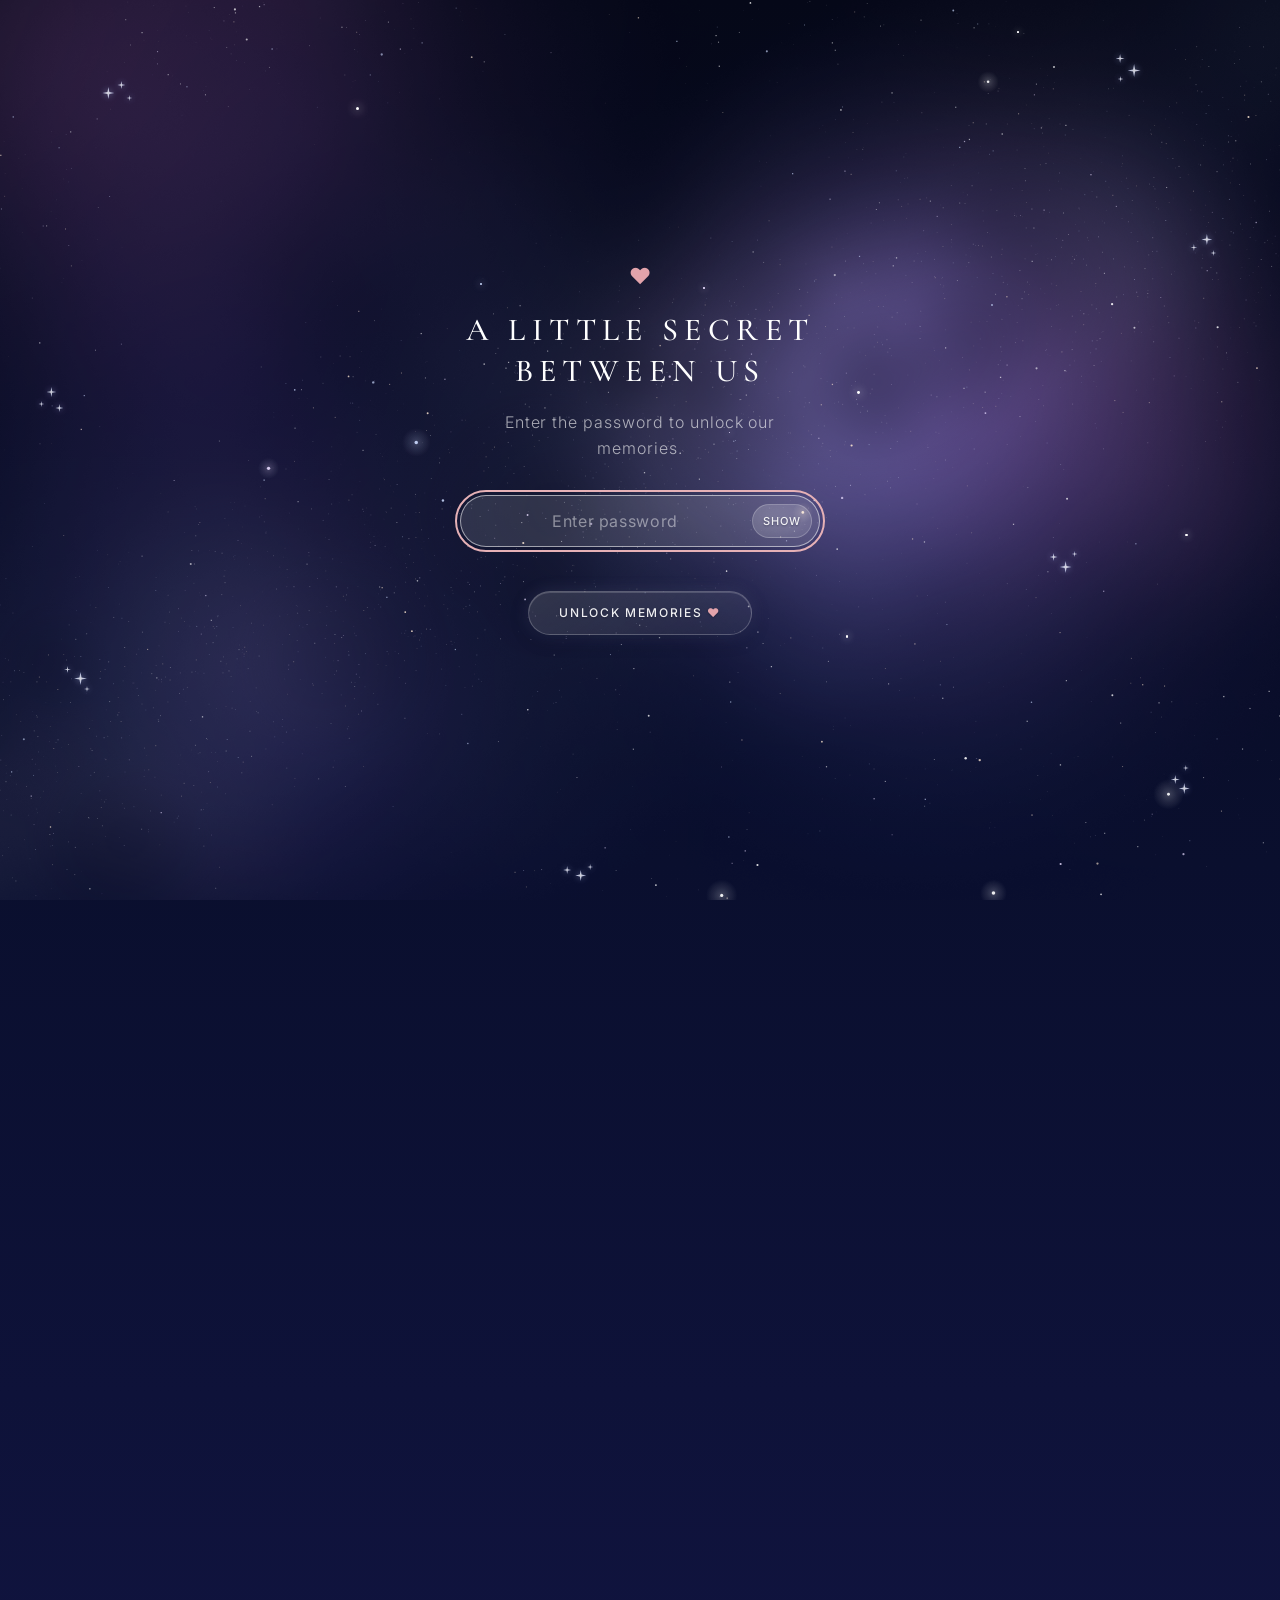
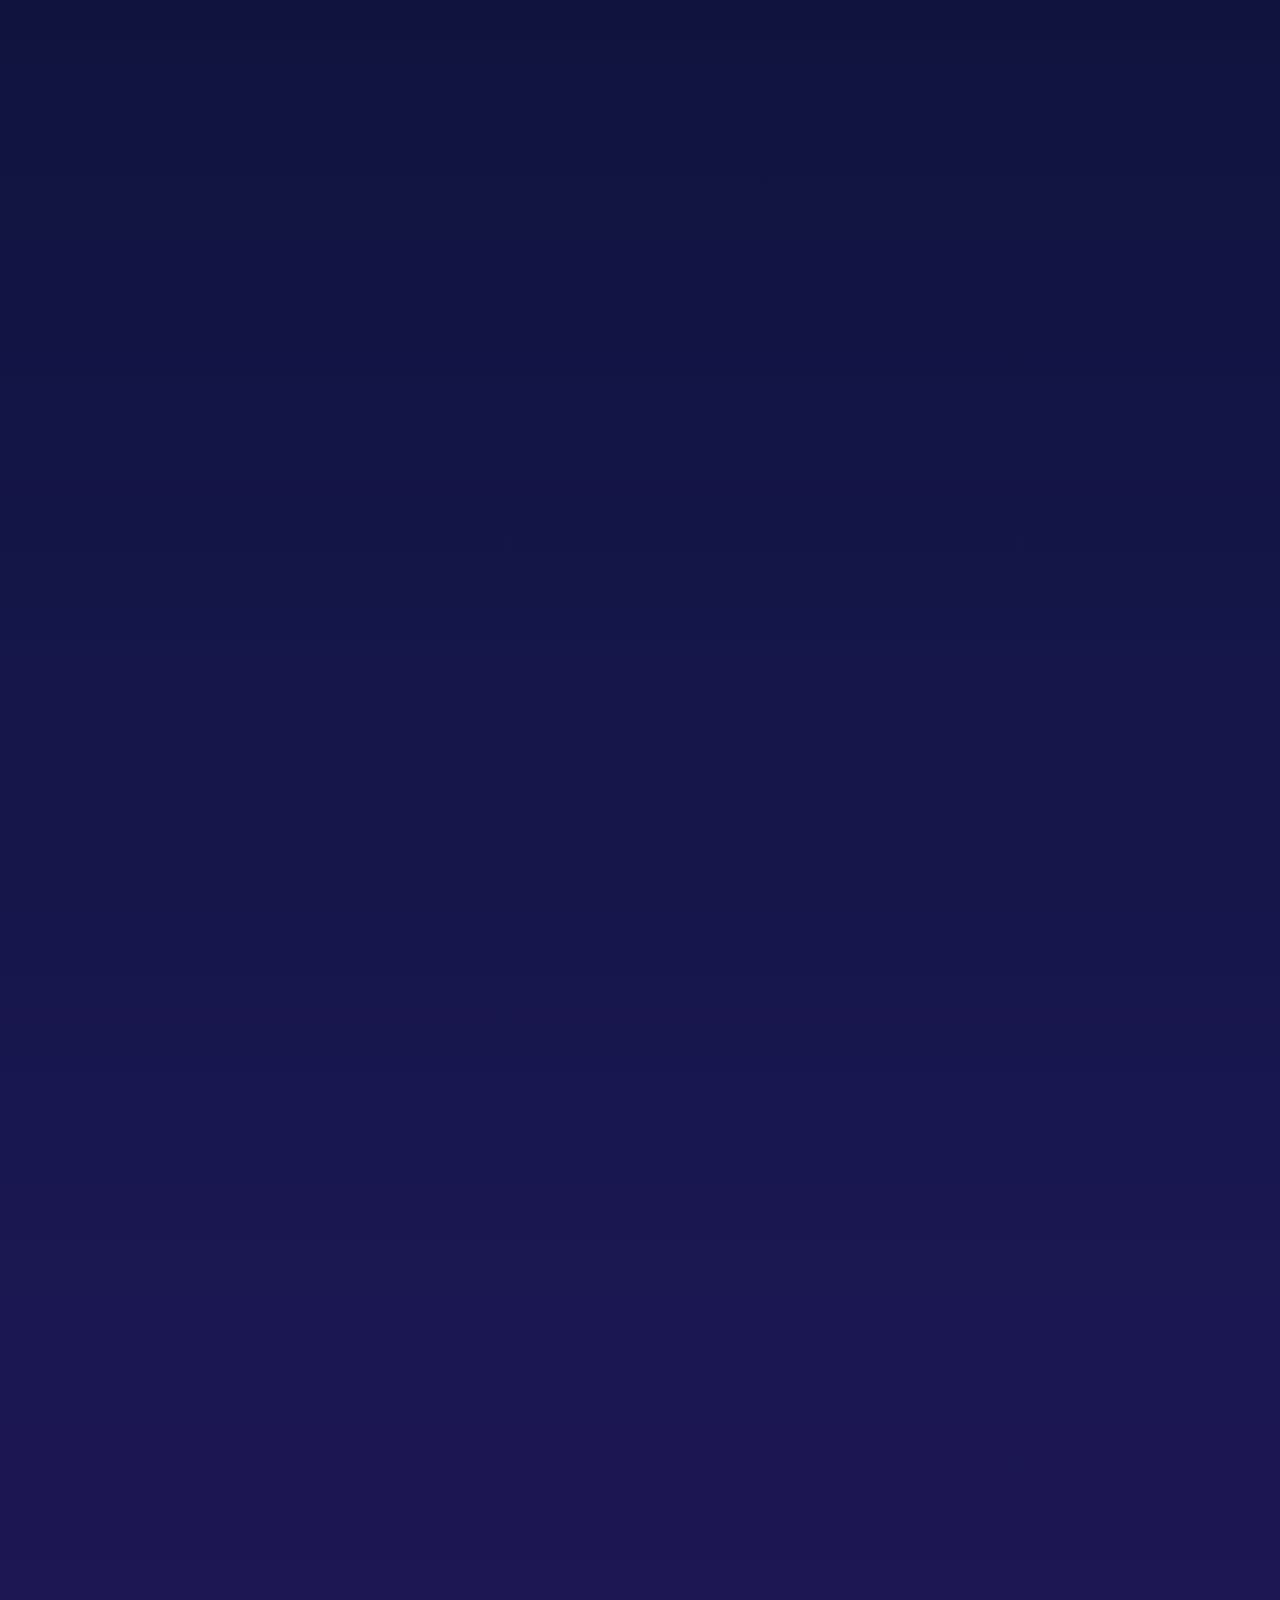
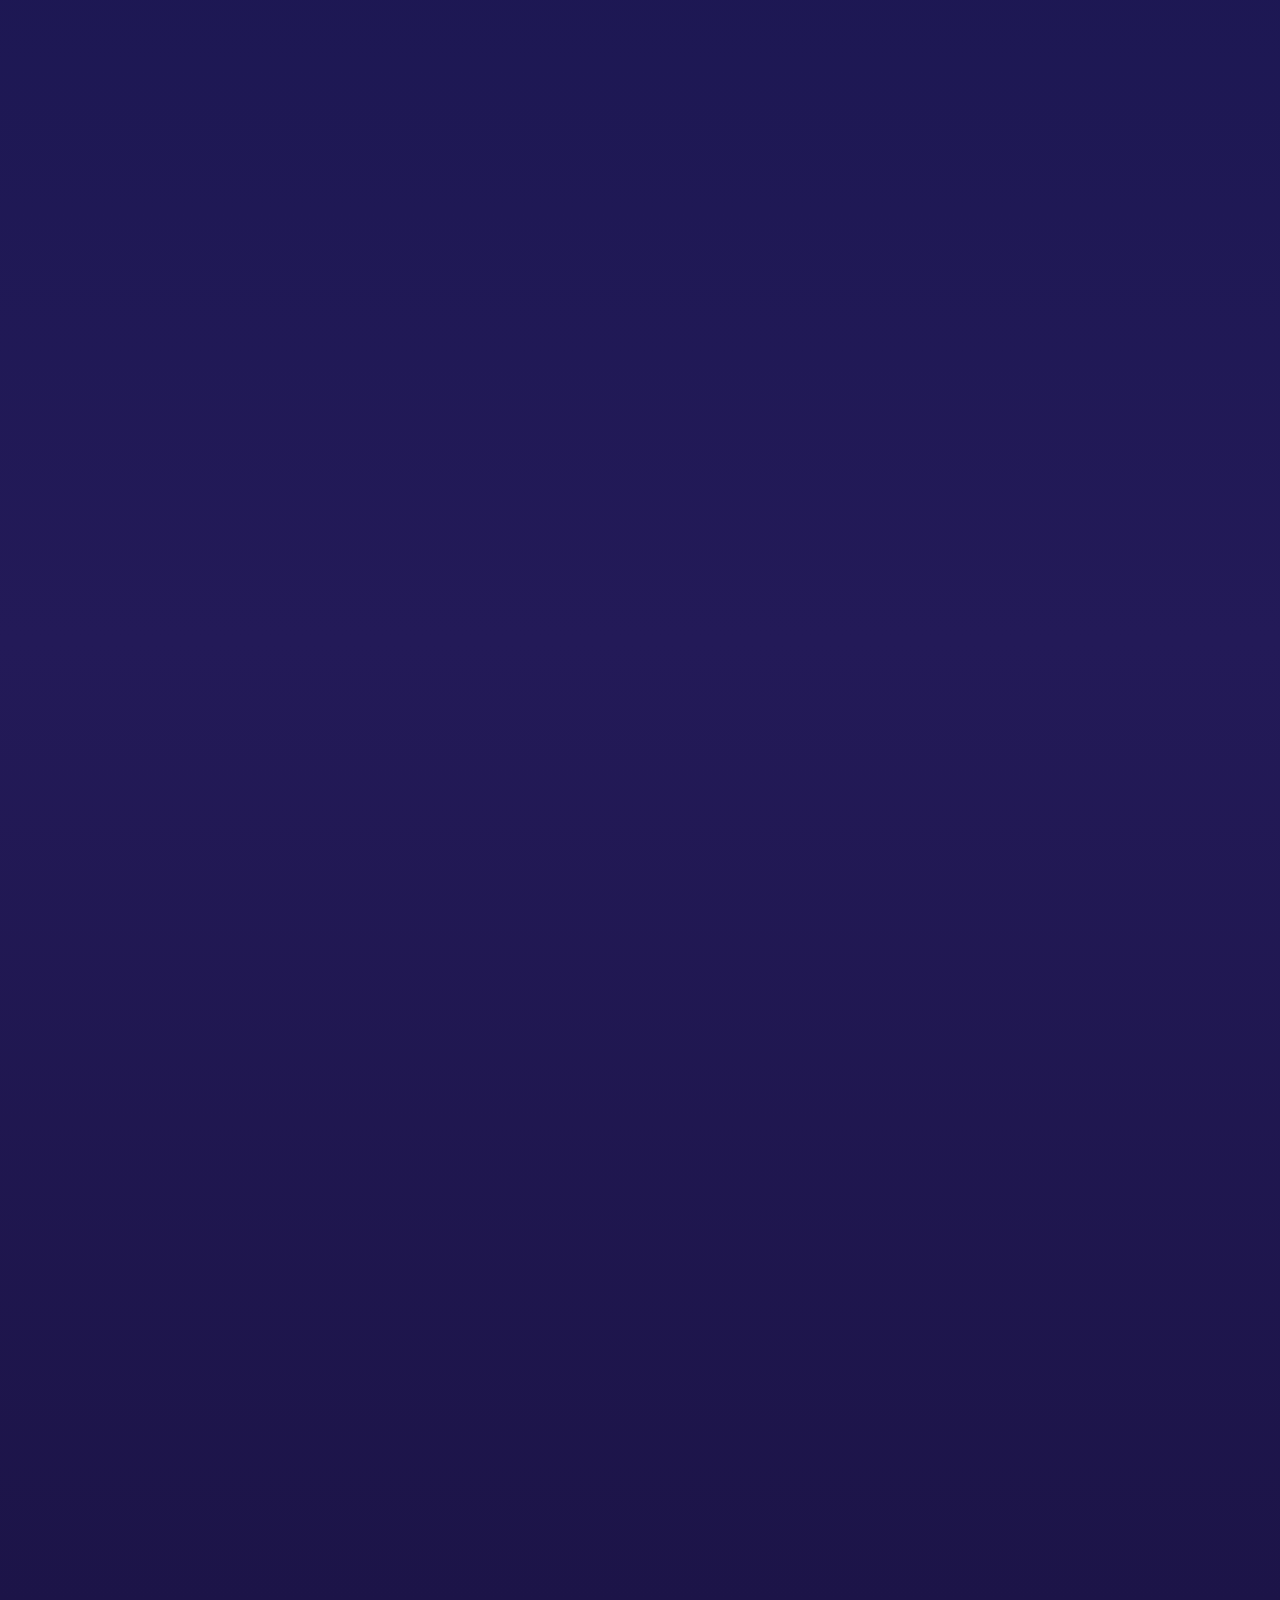
==== review.html @ c8539f9f "review page" ====
﻿<!DOCTYPE html>
<html lang="en">
<head>
  <meta charset="UTF-8">
  <meta name="viewport" content="width=device-width, initial-scale=1.0, viewport-fit=cover">
  <meta name="theme-color" content="#101733">
  <script>
    // Same password protection as the gallery: not unlocked in this browser session, go back to the gate.
    try { if (sessionStorage.getItem('birthdayUnlocked') !== 'true') location.replace('index.html'); }
    catch (e) { location.replace('index.html'); }
  </script>
  <title>Your Review, Pavithra</title>
  <link rel="icon" href="data:image/svg+xml,%3Csvg xmlns='http://www.w3.org/2000/svg' viewBox='0 0 32 32'%3E%3Ctext x='16' y='25' font-size='24' text-anchor='middle' fill='%23b5656b'%3E%E2%99%A5%3C/text%3E%3C/svg%3E">
  <link rel="preconnect" href="https://fonts.googleapis.com">
  <link rel="preconnect" href="https://fonts.gstatic.com" crossorigin>
  <link rel="stylesheet" href="https://fonts.googleapis.com/css2?family=Cormorant+Garamond:wght@400;500;600&family=Inter:wght@300;400;500&display=swap">
  <link rel="stylesheet" href="css/style.css?v=20261009b">
  <link rel="stylesheet" href="css/review.css?v=20261011c">
</head>
<body class="review-page">

<div class="sky" aria-hidden="true"><canvas></canvas>
  <span class="sky-cluster" style="left:8%;top:9%;animation-delay:-0s"><i style="left:0px;top:6px;width:12px;height:12px;animation-delay:-0s"></i><i style="left:15px;top:0px;width:8px;height:8px;animation-delay:-3s"></i><i style="left:24px;top:14px;width:6px;height:6px;animation-delay:-6s"></i></span>
  <span class="sky-cluster" style="left:87%;top:6%;animation-delay:-3s"><i style="left:2px;top:0px;width:9px;height:9px;animation-delay:-3s"></i><i style="left:14px;top:10px;width:13px;height:13px;animation-delay:-6s"></i><i style="left:4px;top:22px;width:6px;height:6px;animation-delay:-9s"></i></span>
  <span class="sky-cluster" style="left:93%;top:26%;animation-delay:-5s"><i style="left:0px;top:10px;width:7px;height:7px;animation-delay:-5s"></i><i style="left:11px;top:0px;width:11px;height:11px;animation-delay:-8s"></i><i style="left:20px;top:16px;width:6px;height:6px;animation-delay:-11s"></i></span>
  <span class="sky-cluster" style="left:3%;top:43%;animation-delay:-2s"><i style="left:8px;top:0px;width:10px;height:10px;animation-delay:-2s"></i><i style="left:0px;top:14px;width:6px;height:6px;animation-delay:-5s"></i><i style="left:17px;top:17px;width:8px;height:8px;animation-delay:-8s"></i></span>
  <span class="sky-cluster" style="left:82%;top:61%;animation-delay:-6s"><i style="left:0px;top:4px;width:8px;height:8px;animation-delay:-6s"></i><i style="left:10px;top:12px;width:12px;height:12px;animation-delay:-9s"></i><i style="left:22px;top:2px;width:6px;height:6px;animation-delay:-12s"></i></span>
  <span class="sky-cluster" style="left:5%;top:74%;animation-delay:-4s"><i style="left:10px;top:6px;width:13px;height:13px;animation-delay:-4s"></i><i style="left:0px;top:0px;width:7px;height:7px;animation-delay:-7s"></i><i style="left:20px;top:20px;width:6px;height:6px;animation-delay:-10s"></i></span>
  <span class="sky-cluster" style="left:91%;top:85%;animation-delay:-1s"><i style="left:6px;top:10px;width:9px;height:9px;animation-delay:-1s"></i><i style="left:18px;top:0px;width:6px;height:6px;animation-delay:-4s"></i><i style="left:14px;top:18px;width:11px;height:11px;animation-delay:-7s"></i></span>
  <span class="sky-cluster" style="left:44%;top:96%;animation-delay:-7s"><i style="left:0px;top:2px;width:8px;height:8px;animation-delay:-7s"></i><i style="left:12px;top:6px;width:11px;height:11px;animation-delay:-10s"></i><i style="left:24px;top:0px;width:6px;height:6px;animation-delay:-13s"></i></span>
</div>

<main class="review" id="review">
  <header class="review-head">
    <a class="review-back" href="index.html">&larr; Back to memories</a>
    <svg class="rv-heart" viewBox="0 0 24 22" aria-hidden="true" focusable="false"><path d="M12 21C5 15.5 1 12 1 7.2 1 3.9 3.5 1.5 6.6 1.5c2.2 0 4.2 1.2 5.4 3.1 1.2-1.9 3.2-3.1 5.4-3.1C20.5 1.5 23 3.9 23 7.2 23 12 19 15.5 12 21z"/></svg>
    <h1>The Little Gifts</h1>
    <p>Rate each one from 1 to 10 and add a few words. Every gift needs both.</p>
  </header>

  <form id="review-form" novalidate>
    <ol class="gift-grid" id="gift-grid"></ol>

    <section class="heart-section" aria-labelledby="heart-title">
      <h2 id="heart-title">Tell Me What&rsquo;s in Your Heart</h2>

      <div class="rv-field">
        <span class="rv-label" id="overall-label">Overall Rating</span>
        <div class="stars" id="overall-stars" data-labelledby="overall-label"></div>
        <p class="rv-error" id="err-overall" role="alert"></p>
      </div>

      <div class="rv-field">
        <label for="personal-message">Personal Message</label>
        <textarea id="personal-message" name="message" rows="9" required placeholder="Tell me which gift made you happiest, which one surprised you the most, what you felt when you opened them, and anything else you want me to know..."></textarea>
        <p class="rv-count" id="msg-count" aria-live="polite"></p>
        <p class="rv-error" id="err-message" role="alert"></p>
      </div>

      <p class="rv-error rv-error-form" id="err-form" role="alert"></p>
      <button type="submit" class="rv-btn" id="send-btn">Send My Review</button>
      <div class="rv-note" id="wa-note" role="status" hidden></div>
    </section>
  </form>
</main>

<script src="js/sky.js?v=20261008a"></script>
<script src="js/review-config.js?v=20261011c"></script>
<script src="js/review.js?v=20261011c"></script>
<script src="js/ripple.js?v=20261009b"></script>
</body>
</html>
---- css/style.css ----
:root {
  --bg: #faf7f2;
  --paper: #fffdf9;
  --sand: #f5efe8;
  --ink: #2b2623;
  --soft: #6f655d;
  --rose: #b5656b;
  --placeholder: #ebe4da;
  --glass: rgba(255, 255, 255, 0.06);
  --glass-edge: rgba(255, 255, 255, 0.13);
  --blur: 20px;
  --serif: 'Cormorant Garamond', 'Iowan Old Style', Georgia, serif;
  --sans: 'Inter', system-ui, -apple-system, 'Segoe UI', Roboto, sans-serif;
  --pad: 20px;
}

html {
  min-height: 100%;
  overflow-y: scroll; /* always reserve the scrollbar so the layout width never jumps */
  scroll-behavior: smooth;
}

/* Night sky: the page itself runs from deep navy through indigo into dark purple, top to bottom,
   slightly lighter around the gallery. The body background is passed to the page canvas, so it
   spans the whole scroll height, however long the page grows, and nothing covers it. The stars and nebulae are drawn by js/sky.js onto .sky, fixed behind it all. */
body {
  margin: 0;
  min-height: 100vh;
  background: linear-gradient(180deg,
    #050818 0%, #0a0f2e 18%, #121544 40%, #1b1752 62%,
    #231a58 80%, #1c1448 100%);
  color: var(--ink);
  font-family: var(--sans);
}

.sky {
  position: fixed;
  top: 0;
  left: 0;
  z-index: -1;
  overflow: hidden;
  pointer-events: none;
}

.sky canvas {
  display: block;
}

/* the few stars that twinkle: a slow, small change in brightness, never a flash */
.sky-twinkle {
  position: absolute;
  border-radius: 50%;
  animation: twinkle 7s ease-in-out infinite alternate;
}

@keyframes twinkle {
  from { opacity: 0.55; }
  to { opacity: 1; }
}
/* every text block sits straight on the night sky, so its text is light */
.hero,
.gallery-intro,
.closing,
.gate {
  --ink: #fff;
  --soft: rgba(255, 255, 255, 0.72);
  --rose: #e2a3ab;
}

.heart {
  color: var(--rose);
}

/* Frosted glass is only for small controls on the dark photo viewer. */
.glass {
  background:
    linear-gradient(135deg, rgba(255, 255, 255, 0.10), rgba(255, 255, 255, 0.02)),
    var(--glass);
  border: 1px solid var(--glass-edge);
  -webkit-backdrop-filter: blur(var(--blur)) saturate(130%);
  backdrop-filter: blur(var(--blur)) saturate(130%);
  box-shadow: 0 8px 40px rgba(0, 0, 0, 0.25), inset 0 1px 0 rgba(255, 255, 255, 0.08);
}

/* ---- opening ---- */
.hero {
  box-sizing: border-box;
  min-height: 62vh;
  min-height: 62svh;
  padding: 72px 24px 40px;
  display: flex;
  flex-direction: column;
  align-items: center;
  justify-content: center;
  text-align: center;
  animation: rise 0.9s ease both;
}

.hero .heart {
  font-size: 22px;
  line-height: 1;
  margin-bottom: 22px;
}

.hero h1 {
  margin: 0;
  font: 500 clamp(26px, 6vw, 40px)/1.2 var(--serif);
  letter-spacing: 0.26em;
  text-transform: uppercase;
  color: var(--ink);
}

.hero p {
  margin: 20px 0 0;
  font: 300 clamp(14px, 3.8vw, 17px)/1.6 var(--sans);
  letter-spacing: 0.08em;
  color: rgba(255, 255, 255, 0.62);
}

/* the one small frosted element here */
.hero-btn {
  margin-top: 34px;
  padding: 13px 26px;
  border: 1px solid rgba(255, 255, 255, 0.28);
  border-radius: 999px;
  background: rgba(255, 255, 255, 0.10);
  -webkit-backdrop-filter: blur(10px);
  backdrop-filter: blur(10px);
  box-shadow: 0 4px 20px rgba(5, 8, 30, 0.3), inset 0 1px 0 rgba(255, 255, 255, 0.12);
  color: #fff;
  font: 500 12px/1 var(--sans);
  letter-spacing: 0.14em;
  text-transform: uppercase;
  text-decoration: none;
  transition: background 0.3s, border-color 0.3s;
}

.hero-btn:hover {
  background: rgba(255, 255, 255, 0.2);
  border-color: rgba(255, 255, 255, 0.5);
}

.hero-btn:focus-visible {
  outline: 2px solid #e6b1b6;
  outline-offset: 3px;
}

/* ---- gallery ---- */
.gallery {
  max-width: 1560px;
  margin: 0 auto;
  padding: 0 var(--pad) 24px;
}

.gallery-intro {
  margin: 0 auto 30px;
  padding: 36px 0 0;
  text-align: center;
}

.gallery-intro h2 {
  margin: 0;
  font: 500 clamp(24px, 5.4vw, 32px)/1.2 var(--serif);
  letter-spacing: 0.22em;
  text-transform: uppercase;
  color: var(--ink);
}

.gallery-intro p {
  margin: 10px 0 0;
  font: 300 15px/1.5 var(--sans);
  letter-spacing: 0.06em;
  color: var(--soft);
}

.gallery-count {
  display: block;
  margin-top: 12px;
  font: 400 11px/1 var(--sans);
  letter-spacing: 0.18em;
  text-transform: uppercase;
  color: rgba(255, 255, 255, 0.5);
}

/* Items are positioned by the script so every row fills the full width: no gaps. */
#photos {
  position: relative;
}

.item {
  position: absolute;
  overflow: hidden;
  border-radius: 12px;
  background: var(--placeholder);
  box-shadow: 0 6px 22px rgba(8, 8, 30, 0.28);
  cursor: grab;
  user-select: none;
  -webkit-user-select: none;
}

.ready .item {
  transition: left 0.3s ease, top 0.3s ease, width 0.3s ease, height 0.3s ease;
}

.item img {
  display: block;
  width: 100%;
  height: 100%;
  object-fit: cover;
  pointer-events: none;
  -webkit-user-drag: none;
  transition: transform 0.6s ease, filter 0.4s ease;
}

.item:focus-visible {
  outline: 2px solid var(--rose);
  outline-offset: -2px;
  z-index: 2;
}

/* desktop only: a small zoom, a touch more brightness, and a small glass "open" mark */
@media (hover: hover) {
  .item:hover img {
    transform: scale(1.02);
    filter: brightness(1.05);
  }

  .item::after {
    content: '';
    position: absolute;
    inset: 0;
    background: linear-gradient(180deg, rgba(255, 255, 255, 0.04), rgba(40, 25, 20, 0.14));
    opacity: 0;
    pointer-events: none;
    transition: opacity 0.35s ease;
  }

  .item::before {
    content: '';
    position: absolute;
    top: 50%;
    left: 50%;
    z-index: 1;
    width: 44px;
    height: 44px;
    margin: -22px 0 0 -22px;
    border: 1px solid rgba(255, 255, 255, 0.4);
    border-radius: 50%;
    background:
      linear-gradient(#fff, #fff) center / 14px 1.5px no-repeat,
      linear-gradient(#fff, #fff) center / 1.5px 14px no-repeat,
      rgba(255, 255, 255, 0.16);
    -webkit-backdrop-filter: blur(8px);
    backdrop-filter: blur(8px);
    opacity: 0;
    transform: scale(0.9);
    pointer-events: none;
    transition: opacity 0.35s ease, transform 0.35s ease;
  }

  .item:hover::after {
    opacity: 1;
  }

  .item:hover::before {
    opacity: 1;
    transform: none;
  }

  .item.dragging img {
    transform: none;
  }

  .item.dragging::before,
  .item.dragging::after {
    opacity: 0;
  }
}

.ready .item.dragging,
.item.dragging {
  cursor: grabbing;
  z-index: 10;
  opacity: 0.9;
  box-shadow: 0 12px 30px rgba(60, 40, 30, 0.35);
  transition: none;
}

/* ---- viewer (stays dark: photos look best against it) ---- */
#lightbox {
  position: fixed;
  inset: 0;
  z-index: 100;
  display: flex;
  flex-direction: column;
  background: rgba(5, 5, 8, 0.94);
  -webkit-backdrop-filter: blur(10px);
  backdrop-filter: blur(10px);
  color: #f3eee8;
  overscroll-behavior: contain;
  touch-action: pan-y;
  animation: fade 0.3s ease;
}

#lightbox[hidden] {
  display: none;
}

.lb-stage {
  --side: 12px;
  flex: 1;
  min-height: 0;
  margin: 64px var(--side) 6px;
  display: flex;
  align-items: center;
  justify-content: center;
}

.lb-frame {
  flex: none;
  overflow: hidden;
  border-radius: 10px;
  box-shadow: 0 20px 70px rgba(0, 0, 0, 0.6);
  visibility: hidden;
  opacity: 0;
}

.lb-frame.in {
  opacity: 1;
  animation: fade 0.3s ease;
}

.lb-frame img {
  display: block;
  width: 100%;
  height: 100%;
  object-fit: cover;
  object-position: 50% 35%; /* faces are usually in the upper part of the photo */
  user-select: none;
  -webkit-user-select: none;
  -webkit-user-drag: none;
}

.lb-btn {
  position: absolute;
  display: flex;
  align-items: center;
  justify-content: center;
  width: 44px;
  height: 44px;
  padding: 0 0 4px;
  border: 1px solid rgba(255, 255, 255, 0.14);
  border-radius: 50%;
  background: rgba(255, 255, 255, 0.07);
  -webkit-backdrop-filter: blur(var(--blur));
  backdrop-filter: blur(var(--blur));
  box-shadow: inset 0 1px 0 rgba(255, 255, 255, 0.08);
  color: #fff;
  font: 300 28px/1 var(--sans);
  cursor: pointer;
  transition: background 0.25s;
}

.lb-btn:hover {
  background: rgba(255, 255, 255, 0.16);
}

.lb-close {
  top: 12px;
  right: 12px;
  z-index: 2;
}

.lb-bottom {
  flex: none;
  display: flex;
  flex-direction: column;
  align-items: center;
  gap: 10px;
  padding: 6px 12px calc(14px + env(safe-area-inset-bottom));
  text-align: center;
}

.lb-caption {
  margin: 0;
  max-width: 34em;
  font: 300 15px/1.6 var(--sans);
  letter-spacing: 0.03em;
  color: #e6ddd3;
}

/* floating pills: crop shapes, and previous / counter / next */
.lb-ratios,
.lb-bar {
  border-radius: 999px;
  background-color: rgba(255, 255, 255, 0.07);
  border-color: rgba(255, 255, 255, 0.14);
  box-shadow: 0 8px 30px rgba(0, 0, 0, 0.35), inset 0 1px 0 rgba(255, 255, 255, 0.08);
}

.lb-ratios {
  display: flex;
  gap: 4px;
  max-width: 100%;
  box-sizing: border-box;
  padding: 4px;
  overflow-x: auto;
  scrollbar-width: none;
}

.lb-ratios::-webkit-scrollbar {
  display: none;
}

.lb-ratios button {
  flex: none;
  min-height: 34px;
  padding: 0 14px;
  border: 0;
  border-radius: 999px;
  background: transparent;
  color: rgba(255, 255, 255, 0.65);
  font: 500 12px/1 var(--sans);
  letter-spacing: 0.04em;
  cursor: pointer;
  transition: background 0.25s, color 0.25s;
}

.lb-ratios button:hover {
  color: #fff;
}

.lb-ratios button[aria-pressed="true"] {
  background: rgba(255, 255, 255, 0.16);
  box-shadow: inset 0 0 0 1px rgba(255, 220, 224, 0.28);
  color: #fff;
}

.lb-bar {
  display: flex;
  align-items: center;
  gap: 4px;
  padding: 4px;
}

.lb-bar .lb-nav {
  width: 44px;
  height: 44px;
  padding: 0 0 3px;
  border: 0;
  border-radius: 50%;
  background: transparent;
  color: #fff;
  font: 300 28px/1 var(--sans);
  cursor: pointer;
  transition: background 0.25s;
}

.lb-bar .lb-nav:hover {
  background: rgba(255, 255, 255, 0.14);
}

.lb-count {
  min-width: 11em;
  margin: 0;
  font: 400 12px/1 var(--sans);
  letter-spacing: 0.1em;
  text-align: center;
  color: rgba(255, 255, 255, 0.75);
}

.lb-count::after {
  content: ' \2665';
  color: #c98187;
}

.lb-btn:focus-visible,
.lb-nav:focus-visible,
.lb-ratios button:focus-visible {
  outline: 2px solid #d99aa0;
  outline-offset: 2px;
}

@media (min-width: 701px) {
  .lb-stage {
    --side: 48px;
    margin-top: 72px;
  }
}

.no-scroll {
  overflow: hidden;
}

/* ---- ending: just type on the page, with plenty of room ---- */
.closing {
  box-sizing: border-box;
  max-width: 600px;
  margin: 0 auto;
  padding: 130px 24px 150px;
  text-align: center;
  opacity: 0;
  transform: translateY(12px);
  transition: opacity 1.1s ease, transform 1.1s ease;
}

.closing[hidden] {
  display: none;
}

.closing.in {
  opacity: 1;
  transform: none;
}

.closing p {
  margin: 0 auto;
}

.closing-big {
  font: 500 clamp(30px, 7vw, 44px)/1.25 var(--serif);
  color: var(--ink);
}

.closing-soft {
  margin-top: 26px !important;
  font: 300 15px/1.5 var(--sans);
  letter-spacing: 0.08em;
  color: rgba(255, 255, 255, 0.62);
}

.closing-text {
  max-width: 25em;
  margin-top: 12px !important;
  font: 300 clamp(14px, 3.8vw, 17px)/1.75 var(--sans);
  letter-spacing: 0.06em;
  color: rgba(255, 255, 255, 0.62);
}

.closing-heart {
  margin-top: 48px !important;
  font-size: 20px;
  line-height: 1;
}

.closing-wish {
  margin-top: 20px !important;
  font: 500 clamp(24px, 5.6vw, 32px)/1.4 var(--serif);
  color: var(--ink);
}

.closing-sign {
  margin-top: 14px !important;
  font: 500 22px/1.4 var(--serif);
  letter-spacing: 0.04em;
  color: var(--soft);
}

#message {
  margin: 0 0 12px;
  padding: 12px 16px;
  border-radius: 12px;
  background: #fff;
  color: #a4444f;
  font: 400 14px/1.5 var(--sans);
}

/* ---- opening loader: a small emblem over a soft, blurred copy of its own photo ---- */
.birthday-loader {
  --stage: min(72vw, 290px);
  position: fixed;
  inset: 0;
  z-index: 1000;
  display: flex;
  align-items: center;
  justify-content: center;
  overflow: hidden;
  background: #f3e9df;
  transition: opacity 0.6s ease, transform 0.6s ease;
}

.birthday-loader::before {
  content: '';
  position: absolute;
  inset: -12%;
  background: url('../images/thumbs/Loader.jpg') center / cover;
  filter: blur(38px) sepia(0.45) saturate(1.1);
}

.birthday-loader::after {
  content: '';
  position: absolute;
  inset: 0;
  background:
    radial-gradient(60vmin 60vmin at 50% 50%, rgba(255, 253, 249, 0.55), transparent 75%),
    rgba(250, 242, 232, 0.72);
}

.birthday-loader-hidden {
  opacity: 0;
  transform: scale(1.03);
  pointer-events: none;
}

.birthday-loader-stage {
  position: relative;
  z-index: 1;
  width: var(--stage);
  height: var(--stage);
  animation: fade 0.5s ease both;
}

/* the photo is untouched; the frame is a pair of translucent rings around it */
.birthday-loader-image {
  position: absolute;
  top: 50%;
  left: 50%;
  width: 58%;
  height: 58%;
  transform: translate(-50%, -50%);
  object-fit: cover;
  border-radius: 50%;
  box-shadow:
    0 0 0 4px rgba(255, 255, 255, 0.45),
    0 0 0 5px rgba(255, 255, 255, 0.8),
    0 10px 36px rgba(90, 55, 40, 0.28);
}

.birthday-loader-ring {
  position: absolute;
  inset: 0;
  width: 100%;
  height: 100%;
  overflow: visible;
  animation: loader-spin 6s linear infinite;
}

.birthday-loader-text {
  fill: #3a2f2c;
  font: 500 30px var(--serif);
  letter-spacing: 0.02em;
}

.birthday-loader-text tspan {
  fill: #b5656b;
}

/* ---- password gate: type on the same night sky, with just a glass input and button ---- */
.gate {
  display: none;
}

html.locked .gate {
  position: fixed;
  inset: 0;
  z-index: 1100;
  display: flex;
  align-items: center;
  justify-content: center;
  box-sizing: border-box;
  padding: 24px;
  overflow-y: auto;
  animation: fade 0.8s ease both;
  transition: opacity 0.55s ease;
}

.gate.gate-leaving {
  opacity: 0;
  pointer-events: none;
}

/* until it is unlocked the page is only a backdrop: nothing visible, nothing clickable, no loader yet */
html.locked body > :not(.sky):not(.gate):not(script) {
  visibility: hidden;
}

html.locked .birthday-loader {
  display: none;
}

.gate-form {
  width: min(100%, 360px);
  margin: auto;
  display: flex;
  flex-direction: column;
  align-items: center;
  text-align: center;
}

.gate-heart {
  font-size: 22px;
  line-height: 1;
  margin-bottom: 22px;
}

.gate h1 {
  margin: 0;
  font: 500 clamp(22px, 5.6vw, 32px)/1.3 var(--serif);
  letter-spacing: 0.22em;
  text-transform: uppercase;
  color: #fff;
}

.gate-form > p:not(.gate-error) {
  margin: 18px 0 0;
  font: 300 clamp(14px, 3.8vw, 16px)/1.6 var(--sans);
  letter-spacing: 0.06em;
  color: rgba(255, 255, 255, 0.62);
}

.gate-label {
  position: absolute;
  width: 1px;
  height: 1px;
  overflow: hidden;
  clip: rect(0 0 0 0);
  white-space: nowrap;
}

.gate-field {
  position: relative;
  width: 100%;
  margin-top: 34px;
}

.gate-field input {
  box-sizing: border-box;
  width: 100%;
  height: 52px;
  padding: 0 74px 0 24px;
  border: 1px solid rgba(255, 255, 255, 0.24);
  border-radius: 999px;
  background: rgba(255, 255, 255, 0.08);
  -webkit-backdrop-filter: blur(10px);
  backdrop-filter: blur(10px);
  color: #fff;
  font: 400 16px/1 var(--sans); /* 16px: stops iPhones zooming in on focus */
  letter-spacing: 0.12em;
  text-align: center;
  transition: border-color 0.3s, background 0.3s;
}

.gate-field input::placeholder {
  color: rgba(255, 255, 255, 0.45);
  letter-spacing: 0.04em;
}

.gate-field input:focus {
  outline: none;
  border-color: rgba(255, 255, 255, 0.55);
  background: rgba(255, 255, 255, 0.12);
}

.gate-field input:focus-visible {
  outline: 2px solid #e6b1b6;
  outline-offset: 3px;
}

.gate-toggle {
  position: absolute;
  top: 50%;
  right: 8px;
  transform: translateY(-50%);
  min-width: 52px;
  height: 36px;
  padding: 0 10px;
  border: 0;
  border-radius: 999px;
  background: transparent;
  color: rgba(255, 255, 255, 0.6);
  font: 500 11px/1 var(--sans);
  letter-spacing: 0.1em;
  text-transform: uppercase;
  cursor: pointer;
}

.gate-toggle:hover {
  color: #fff;
}

.gate-toggle:focus-visible,
.gate-btn:focus-visible {
  outline: 2px solid #e6b1b6;
  outline-offset: 2px;
}

.gate-error {
  min-height: 22px;
  margin: 14px 0 0;
  font: 300 14px/1.5 var(--sans);
  letter-spacing: 0.04em;
  color: #f0b4b8;
}

.gate-btn {
  margin-top: 8px;
  padding: 14px 28px;
  border: 1px solid rgba(255, 255, 255, 0.28);
  border-radius: 999px;
  background: rgba(255, 255, 255, 0.10);
  -webkit-backdrop-filter: blur(10px);
  backdrop-filter: blur(10px);
  box-shadow: 0 4px 20px rgba(5, 8, 30, 0.3), inset 0 1px 0 rgba(255, 255, 255, 0.12);
  color: #fff;
  font: 500 12px/1 var(--sans);
  letter-spacing: 0.14em;
  text-transform: uppercase;
  cursor: pointer;
  transition: background 0.3s, border-color 0.3s, opacity 0.3s;
}

.gate-btn:hover:not(:disabled) {
  background: rgba(255, 255, 255, 0.2);
  border-color: rgba(255, 255, 255, 0.5);
}

.gate-btn:disabled,
.gate-field input:disabled {
  opacity: 0.6;
  cursor: default;
}

.gate-shake {
  animation: gate-shake 0.4s ease;
}

@keyframes gate-shake {
  20% { transform: translateX(-5px); }
  40% { transform: translateX(5px); }
  60% { transform: translateX(-3px); }
  80% { transform: translateX(3px); }
}

@keyframes loader-spin {
  to { transform: rotate(360deg); }
}

@keyframes fade {
  from { opacity: 0; }
  to { opacity: 1; }
}

@keyframes rise {
  from { opacity: 0; transform: translateY(8px); }
  to { opacity: 1; transform: none; }
}

/* ---- favorites ---- */
.item[hidden] {
  display: none;
}

.fav {
  position: absolute;
  top: 8px;
  right: 8px;
  z-index: 2;
  display: flex;
  align-items: center;
  justify-content: center;
  width: min(34px, 32%); /* never more than a third of a (narrow) tile */
  aspect-ratio: 1;
  padding: 0 0 1px;
  border: 1px solid rgba(255, 255, 255, 0.28);
  border-radius: 50%;
  background: rgba(12, 10, 34, 0.38);
  color: rgba(255, 255, 255, 0.88);
  font: 400 18px/1 var(--sans);
  cursor: pointer;
  transition: background 0.25s, color 0.25s, border-color 0.25s, transform 0.25s;
}

.fav::before { /* a roomier tap area than the visible circle, for thumbs */
  content: '';
  position: absolute;
  inset: -5px; /* the tiles are only 4px apart on phones, so no wider than this */
}

.fav:hover {
  background: rgba(12, 10, 34, 0.6);
  transform: scale(1.08);
}

.fav.on {
  border-color: rgba(240, 138, 155, 0.55);
  color: #f08a9b;
}

.fav:focus-visible,
.filter-btn:focus-visible {
  outline: 2px solid #e6b1b6;
  outline-offset: 2px;
}

.fav.pop {
  animation: heart-pop 0.38s ease;
}

@keyframes heart-pop {
  40% { transform: scale(1.3); }
  100% { transform: scale(1); }
}

.lb-fav {
  top: 12px;
  left: 12px;
  z-index: 2;
  padding: 0 0 2px;
  font-size: 22px;
}

.lb-fav.on {
  color: #f08a9b;
  border-color: rgba(240, 138, 155, 0.5);
}

.gallery-filter {
  display: flex;
  flex-wrap: wrap;
  justify-content: center;
  gap: 8px;
  margin-top: 22px;
}

.filter-btn {
  min-height: 36px;
  padding: 0 16px;
  border: 1px solid rgba(255, 255, 255, 0.2);
  border-radius: 999px;
  background: rgba(255, 255, 255, 0.05);
  color: rgba(255, 255, 255, 0.7);
  font: 500 11px/1 var(--sans);
  letter-spacing: 0.12em;
  text-transform: uppercase;
  cursor: pointer;
  transition: background 0.25s, color 0.25s, border-color 0.25s;
}

.filter-btn:hover {
  color: #fff;
  border-color: rgba(255, 255, 255, 0.4);
}

.filter-btn[aria-pressed="true"] {
  background: rgba(255, 255, 255, 0.16);
  border-color: rgba(255, 255, 255, 0.45);
  color: #fff;
}

.gallery-empty {
  margin: 0;
  padding: 36px 16px 60px;
  text-align: center;
  font: 300 15px/1.6 var(--sans);
  letter-spacing: 0.05em;
  color: rgba(255, 255, 255, 0.62);
}

#photos.refilter {
  animation: fade 0.45s ease;
}
/* ---- ?edit mode bar (only ever created when the address has ?edit) ---- */
.edit-bar {
  position: fixed;
  left: 12px;
  bottom: 12px;
  z-index: 60;
  display: flex;
  align-items: center;
  gap: 6px;
  padding: 5px 6px 5px 14px;
  border: 1px solid rgba(255, 255, 255, 0.2);
  border-radius: 999px;
  background: rgba(12, 10, 34, 0.72);
  -webkit-backdrop-filter: blur(12px);
  backdrop-filter: blur(12px);
  color: rgba(255, 255, 255, 0.7);
  font: 500 11px/1 var(--sans);
  letter-spacing: 0.08em;
  text-transform: uppercase;
}

.edit-bar button {
  min-height: 32px;
  padding: 0 12px;
  border: 0;
  border-radius: 999px;
  background: rgba(255, 255, 255, 0.14);
  color: #fff;
  font: inherit;
  letter-spacing: inherit;
  text-transform: inherit;
  cursor: pointer;
}

.edit-bar button:hover {
  background: rgba(255, 255, 255, 0.26);
}
/* ---- phones: lighter blur, tighter spacing ---- */
@media (max-width: 700px) {
  .fav {
    top: 6px;
    right: 6px;
    width: min(30px, 32%);
    font-size: 16px;
  }

  :root {
    --pad: 8px;
    --blur: 12px;
  }

  .hero {
    padding: 56px 22px 32px;
  }

  .birthday-loader {
    --stage: min(70vw, 250px);
  }

  .item {
    border-radius: 10px;
  }

  #lightbox {
    -webkit-backdrop-filter: none;
    backdrop-filter: none;
  }

  .lb-count {
    min-width: 9.5em;
    font-size: 11px;
  }
}

/* phone held sideways: put the viewer controls side by side so the photo gets the height */
@media (max-height: 500px) and (orientation: landscape) {
  .hero {
    min-height: 0;
    padding: 40px 24px 28px;
  }

  .lb-stage {
    margin-top: 10px;
  }

  .lb-bottom {
    flex-direction: row;
    flex-wrap: wrap;
    justify-content: center;
    gap: 8px 12px;
    padding-bottom: calc(8px + env(safe-area-inset-bottom));
  }

  .lb-caption {
    flex-basis: 100%;
  }

  .lb-bar .lb-nav {
    width: 38px;
    height: 38px;
  }

  .lb-ratios button {
    min-height: 30px;
  }
}

@media (prefers-reduced-motion: reduce) {
  html { scroll-behavior: auto; }
  .birthday-loader-ring,
  .sky-twinkle { animation: none; }
  *, *::before, *::after {
    animation-duration: 0.01ms !important;
    transition-duration: 0.01ms !important;
  }
}

/* ================= Glass controls: one shared look for every button =================
   Translucent fill, light blur, hairline edge, soft shadow. Only controls are glass. */
:root {
  --g-fill: linear-gradient(145deg, rgba(255, 255, 255, 0.14), rgba(255, 255, 255, 0.05));
  --g-fill-hover: linear-gradient(145deg, rgba(255, 255, 255, 0.2), rgba(255, 255, 255, 0.08));
  --g-fill-on: linear-gradient(145deg, rgba(255, 255, 255, 0.28), rgba(255, 255, 255, 0.13));
  --g-edge: rgba(255, 255, 255, 0.22);
  --g-edge-on: rgba(255, 255, 255, 0.5);
  --g-shadow: 0 4px 18px rgba(5, 8, 30, 0.28), inset 0 1px 0 rgba(255, 255, 255, 0.16);
  --g-glow: 0 0 18px rgba(190, 200, 255, 0.14);
  --g-ease: 0.28s cubic-bezier(0.22, 0.61, 0.36, 1);
}

.hero-btn,
.gate-btn,
.filter-btn,
.lb-btn,
.fav,
.lb-ratios button,
.lb-bar .lb-nav,
.gate-toggle,
.edit-bar button {
  background: var(--g-fill);
  border: 1px solid var(--g-edge);
  -webkit-backdrop-filter: blur(12px) saturate(140%);
  backdrop-filter: blur(12px) saturate(140%);
  box-shadow: var(--g-shadow), var(--g-glow);
  color: rgba(255, 255, 255, 0.92);
  text-shadow: 0 1px 2px rgba(5, 8, 30, 0.35);
  -webkit-tap-highlight-color: transparent;
  touch-action: manipulation;
  transition: background var(--g-ease), border-color var(--g-ease), box-shadow var(--g-ease),
    color var(--g-ease), transform 0.18s ease, opacity var(--g-ease);
}

/* the crop group and prev/next bar are just holders now: the buttons inside carry the glass */
.lb-ratios.glass,
.lb-bar.glass {
  background: none;
  border-color: transparent;
  -webkit-backdrop-filter: none;
  backdrop-filter: none;
  box-shadow: none;
}

.lb-ratios { gap: 6px; padding: 6px 4px 8px; }
.lb-bar { gap: 10px; }
.lb-bar .lb-nav { width: 46px; height: 46px; border-radius: 50%; }
.lb-ratios button { min-height: 38px; padding: 0 16px; }
.filter-btn { min-height: 40px; padding: 0 20px; color: rgba(255, 255, 255, 0.82); }
.gate-toggle { height: 34px; box-shadow: none; }
.fav { background: linear-gradient(145deg, rgba(255, 255, 255, 0.16), rgba(12, 10, 34, 0.3)); }

@media (hover: hover) {
  .hero-btn:hover,
  .gate-btn:hover:not(:disabled),
  .filter-btn:hover,
  .lb-btn:hover,
  .fav:hover,
  .lb-ratios button:hover,
  .lb-bar .lb-nav:hover,
  .gate-toggle:hover,
  .edit-bar button:hover {
    background: var(--g-fill-hover);
    border-color: rgba(255, 255, 255, 0.38);
    box-shadow: 0 6px 22px rgba(5, 8, 30, 0.34), inset 0 1px 0 rgba(255, 255, 255, 0.22), 0 0 22px rgba(190, 200, 255, 0.22);
    color: #fff;
  }

  .hero-btn:hover,
  .gate-btn:hover:not(:disabled),
  .filter-btn:hover,
  .lb-ratios button:hover { transform: translateY(-1px); }
}

/* press / tap */
.hero-btn:active,
.gate-btn:active:not(:disabled),
.filter-btn:active,
.lb-btn:active,
.lb-ratios button:active,
.lb-bar .lb-nav:active,
.gate-toggle:active,
.edit-bar button:active { transform: scale(0.95); }
.fav:active { transform: scale(0.9); }

/* selected: a stronger, brighter glass */
.filter-btn[aria-pressed="true"],
.lb-ratios button[aria-pressed="true"] {
  background: var(--g-fill-on);
  border-color: var(--g-edge-on);
  box-shadow: 0 6px 22px rgba(5, 8, 30, 0.34), inset 0 1px 0 rgba(255, 255, 255, 0.32), 0 0 24px rgba(200, 210, 255, 0.26);
  color: #fff;
}

.fav.on,
.lb-fav.on {
  background: linear-gradient(145deg, rgba(255, 150, 170, 0.3), rgba(255, 255, 255, 0.08));
  border-color: rgba(255, 170, 185, 0.6);
  box-shadow: var(--g-shadow), 0 0 18px rgba(240, 138, 155, 0.35);
  color: #ff9db0;
}

.hero-btn, .gate-btn { padding: 15px 30px; }
.hero-btn { display: inline-block; }
.lb-btn { width: 46px; height: 46px; }

@media (max-width: 700px) {
  .filter-btn { min-height: 44px; }
  .lb-ratios button { min-height: 42px; }
  .lb-bar .lb-nav { width: 50px; height: 50px; }
  .fav { -webkit-backdrop-filter: blur(6px); backdrop-filter: blur(6px); } /* 100 tiles: keep it light */
}

/* ---- typography: Inter for everything functional, Cormorant Garamond only for the romantic headings ---- */
body { -webkit-font-smoothing: antialiased; -moz-osx-font-smoothing: grayscale; text-rendering: optimizeLegibility; }
button, input { font-family: var(--sans); }
.hero h1, .gallery-intro h2, .gate h1 { font-weight: 500; letter-spacing: 0.2em; }
.hero p { font-weight: 300; letter-spacing: 0.06em; }
.gallery-count, .filter-btn, .hero-btn, .gate-btn, .lb-count { font-family: var(--sans); font-weight: 500; }

/* ---- a few small star clusters (three four-point stars each), behind everything ---- */
.sky-cluster {
  position: absolute;
  width: 0;
  height: 0;
  filter: drop-shadow(0 0 3px rgba(190, 205, 255, 0.7));
  animation: cluster 9s ease-in-out infinite alternate;
}

.sky-cluster i {
  position: absolute;
  display: block;
  background: radial-gradient(circle, #fff 0%, #e4e9ff 35%, #aab6f5 100%);
  clip-path: polygon(50% 0, 58% 42%, 100% 50%, 58% 58%, 50% 100%, 42% 58%, 0 50%, 42% 42%);
  opacity: 0.8;
  animation: cluster 5s ease-in-out infinite alternate;
}

@keyframes cluster {
  from { opacity: 0.4; }
  to { opacity: 0.85; }
}
/* ================= Mobile pass: safe areas, no sideways scroll, small and landscape screens ================= */
html, body { overflow-x: clip; max-width: 100%; }
img { max-width: 100%; }
.sky-cluster { pointer-events: none; }

/* notches and rounded corners */
.lb-close { top: calc(12px + env(safe-area-inset-top)); right: calc(12px + env(safe-area-inset-right)); }
.lb-fav { top: calc(12px + env(safe-area-inset-top)); left: calc(12px + env(safe-area-inset-left)); }
.lb-stage { margin-left: calc(var(--side) + env(safe-area-inset-left)); margin-right: calc(var(--side) + env(safe-area-inset-right)); margin-top: calc(64px + env(safe-area-inset-top)); }
.gallery { padding-left: max(var(--pad), env(safe-area-inset-left)); padding-right: max(var(--pad), env(safe-area-inset-right)); }
html.locked .gate { padding: max(24px, env(safe-area-inset-top)) max(24px, env(safe-area-inset-right)) max(24px, env(safe-area-inset-bottom)) max(24px, env(safe-area-inset-left)); }
.edit-bar { left: max(12px, env(safe-area-inset-left)); bottom: max(12px, env(safe-area-inset-bottom)); }
.birthday-loader-stage { --stage: min(72vw, 72svh, 290px); }
.birthday-loader { --stage: min(72vw, 72svh, 290px); }

@media (min-width: 701px) {
  .lb-stage { margin-top: calc(72px + env(safe-area-inset-top)); }
}

/* the filter pair always stays on one line unless there truly is no room */
.gallery-filter { gap: 8px; padding: 0 4px; }
.filter-btn { white-space: nowrap; }

/* small phones (320-380px) */
@media (max-width: 380px) {
  .hero h1, .gallery-intro h2, .gate h1 { letter-spacing: 0.14em; }
  .filter-btn { padding: 0 14px; font-size: 10.5px; letter-spacing: 0.08em; }
  .hero-btn, .gate-btn { padding: 14px 24px; }
  .lb-ratios button { padding: 0 13px; }
  .lb-count { min-width: 8.5em; letter-spacing: 0.06em; }
  .lb-bar { gap: 6px; }
  .lb-caption { font-size: 14px; }
  .closing { padding: 100px 20px 120px; }
  .sky-cluster:nth-of-type(n+6) { display: none; } /* fewer decorations on tiny screens */
}

/* tall phones and tablets in portrait: nothing needs to change, but keep the closing text from running wide */
.closing-text, .closing-big, .closing-wish { overflow-wrap: break-word; }

/* phone on its side: short screens */
@media (max-height: 500px) and (orientation: landscape) {
  .hero { min-height: 0; }
  .hero h1 { font-size: clamp(22px, 5vw, 30px); }
  .lb-stage { margin-top: calc(10px + env(safe-area-inset-top)); }
  .lb-btn { width: 42px; height: 42px; }
  .lb-bar .lb-nav { width: 42px; height: 42px; }
  .lb-ratios { padding-bottom: 6px; }
  .lb-ratios button { min-height: 36px; }
  .closing { padding: 70px 24px 80px; }
  html.locked .gate { align-items: flex-start; }
  .gate-field { margin-top: 20px; }
  .gate-heart { margin-bottom: 10px; }
  .sky-cluster:nth-of-type(n+5) { display: none; }
}

@media (max-width: 700px) {
  .lb-bottom { padding-left: max(12px, env(safe-area-inset-left)); padding-right: max(12px, env(safe-area-inset-right)); }
}

/* ================= Final polish ================= */

/* hero: clearer hierarchy, a more noticeable button */
.hero h1 { letter-spacing: 0.22em; }
.hero .heart { margin-bottom: 26px; }
.hero p { margin-top: 22px; color: rgba(255, 255, 255, 0.7); }
.hero-btn {
  margin-top: 42px;
  padding: 16px 36px;
  font-size: 12.5px;
  font-weight: 600;
  letter-spacing: 0.16em;
  background: linear-gradient(145deg, rgba(255, 255, 255, 0.26), rgba(255, 255, 255, 0.1));
  border-color: rgba(255, 255, 255, 0.4);
  box-shadow: 0 6px 24px rgba(5, 8, 30, 0.34), inset 0 1px 0 rgba(255, 255, 255, 0.28), 0 0 26px rgba(190, 200, 255, 0.2);
}

/* favorite hearts on photos: a little bigger, clearer when on */
.fav { top: 10px; right: 10px; width: min(40px, 34%); font-size: 20px; padding: 0 0 2px; }
.fav.on {
  background: linear-gradient(145deg, rgba(255, 130, 155, 0.34), rgba(255, 255, 255, 0.1));
  border-color: rgba(255, 170, 185, 0.7);
  box-shadow: 0 4px 16px rgba(5, 8, 30, 0.3), 0 0 16px rgba(240, 120, 145, 0.45);
}
.lb-fav { font-size: 22px; }
@media (max-width: 700px) {
  .fav { top: 7px; right: 7px; width: min(36px, 34%); font-size: 18px; }
}

/* 100 / 100: a quiet moment before the message */
.complete {
  margin: 56px auto 0;
  text-align: center;
  font: 400 13px/1 var(--sans);
  letter-spacing: 0.34em;
  color: rgba(255, 255, 255, 0.72);
  text-shadow: 0 0 14px rgba(190, 200, 255, 0.55);
  opacity: 0;
  transform: translateY(8px);
  transition: opacity 1.2s ease, transform 1.2s ease;
}
.complete[hidden] { display: none; }
.complete.in { opacity: 1; transform: none; }
.complete i { font-style: normal; margin: 0 0.5em; opacity: 0.5; }
.complete::after {
  content: '';
  display: block;
  width: 36px;
  height: 1px;
  margin: 22px auto 0;
  background: linear-gradient(90deg, transparent, rgba(255, 255, 255, 0.5), transparent);
}

/* closing message: a clear order of importance */
.closing { padding: 70px 24px 150px; }
.closing-big { font-weight: 500; font-size: clamp(32px, 7.5vw, 48px); letter-spacing: 0.01em; }
.closing-soft { margin-top: 34px !important; font: 300 15px/1.5 var(--sans); letter-spacing: 0.1em; color: rgba(255, 255, 255, 0.55); }
.closing-text { margin-top: 14px !important; font: 300 clamp(15px, 4vw, 17px)/1.85 var(--sans); letter-spacing: 0.04em; color: rgba(255, 255, 255, 0.72); }
.closing-heart { margin-top: 56px !important; font-size: 22px; text-shadow: 0 0 18px rgba(240, 138, 155, 0.7); }
.closing-wish {
  margin-top: 22px !important;
  font-weight: 600;
  font-size: clamp(28px, 6.6vw, 40px);
  line-height: 1.3;
  letter-spacing: 0.02em;
  text-shadow: 0 0 24px rgba(255, 255, 255, 0.18);
}
.closing-sign { margin-top: 20px !important; font: 500 20px/1.4 var(--serif); letter-spacing: 0.06em; color: rgba(255, 255, 255, 0.7); }

@media (max-width: 380px) { .closing { padding: 56px 20px 120px; } .complete { margin-top: 44px; } }
@media (max-height: 500px) and (orientation: landscape) { .closing { padding: 50px 24px 80px; } }

/* ================= Heart ripple: a soft wave of love at every tap ================= */
.heart-ripple-layer {
  position: fixed;
  inset: 0;
  z-index: 2000;
  pointer-events: none;
  overflow: hidden;
  contain: layout paint style;
}

.hr { position: absolute; width: 0; height: 0; pointer-events: none; }

.hr-glow, .hr-ring, .hr-main {
  position: absolute;
  left: 0;
  top: 0;
  pointer-events: none;
  will-change: transform, opacity;
}

.hr-glow {
  width: 110px;
  height: 110px;
  margin: -55px 0 0 -55px;
  border-radius: 50%;
  background: radial-gradient(circle, rgba(255, 170, 195, 0.38) 0%, rgba(255, 140, 175, 0.16) 40%, rgba(255, 140, 175, 0) 70%);
  opacity: 0;
  animation: hr-glow 1s ease-out forwards;
}

.hr-ring {
  width: 64px;
  height: 64px;
  margin: -32px 0 0 -32px;
  border-radius: 50%;
  border: 1px solid rgba(255, 214, 226, 0.7);
  box-shadow: 0 0 12px rgba(255, 150, 185, 0.45), inset 0 0 10px rgba(255, 150, 185, 0.2);
  opacity: 0;
  animation: hr-ring 0.9s cubic-bezier(0.2, 0.7, 0.3, 1) forwards;
}

.hr-main { opacity: 0; }
.hr-main svg { display: block; width: 100%; height: 100%; }

.hr-main {
  width: 22px;
  height: 20px;
  margin: -10px 0 0 -11px;
  fill: #ffc4d6;
  filter: drop-shadow(0 0 6px rgba(255, 130, 170, 0.9)) drop-shadow(0 0 14px rgba(255, 160, 195, 0.5));
  animation: hr-main 0.85s cubic-bezier(0.2, 0.8, 0.3, 1) forwards;
}

@keyframes hr-glow {
  0% { opacity: 0; transform: scale(0.2); }
  25% { opacity: 1; }
  100% { opacity: 0; transform: scale(1.5); }
}

@keyframes hr-ring {
  0% { opacity: 0.9; transform: scale(0.3); }
  100% { opacity: 0; transform: scale(1.7); }
}

@keyframes hr-main {
  0% { opacity: 0; transform: scale(0.4); }
  30% { opacity: 1; transform: scale(1.1); }
  100% { opacity: 0; transform: translateY(-6px) scale(1.35); }
}

@media (prefers-reduced-motion: reduce) {
  .heart-ripple-layer { display: none; }
}
---- css/review.css ----
/* Review page + scroll popup. Builds on css/style.css (night sky, fonts, glass, heart ripple). */

.review-page,
.rv-pop {
  --ink: #fff;
  --soft: rgba(255, 255, 255, 0.72);
  --rose: #e2a3ab;
  --edge: rgba(255, 255, 255, 0.24);
  --fill: rgba(255, 255, 255, 0.08);
}

.review-page { color: #fff; }

.rv-heart { display: block; width: 22px; height: 20px; margin: 0 auto; fill: var(--rose); }

/* ---- shared glass button (same look as .gate-btn / .hero-btn) ---- */
.rv-btn {
  display: inline-block;
  box-sizing: border-box;
  min-height: 48px;
  padding: 16px 30px;
  border: 1px solid rgba(255, 255, 255, 0.28);
  border-radius: 999px;
  background: rgba(255, 255, 255, 0.10);
  -webkit-backdrop-filter: blur(10px);
  backdrop-filter: blur(10px);
  box-shadow: 0 4px 20px rgba(5, 8, 30, 0.3), inset 0 1px 0 rgba(255, 255, 255, 0.12);
  color: #fff;
  font: 500 12px/1 var(--sans);
  letter-spacing: 0.14em;
  text-transform: uppercase;
  text-decoration: none;
  text-align: center;
  cursor: pointer;
  transition: background 0.3s, border-color 0.3s, opacity 0.3s;
}
.rv-btn:hover:not(:disabled) { background: rgba(255, 255, 255, 0.2); border-color: rgba(255, 255, 255, 0.5); }
.rv-btn:disabled { opacity: 0.6; cursor: default; }
.rv-btn:focus-visible,
.star:focus-visible,
.review-back:focus-visible { outline: 2px solid #e6b1b6; outline-offset: 3px; }
.rv-btn-quiet { background: transparent; box-shadow: none; border-color: rgba(255, 255, 255, 0.16); color: rgba(255, 255, 255, 0.78); }

/* ---- page ---- */
.review {
  box-sizing: border-box;
  max-width: 1180px;
  margin: 0 auto;
  padding: 28px var(--pad) 90px;
}

.review-head { text-align: center; padding: 8px 0 34px; }
.review-back {
  display: inline-block;
  margin-bottom: 34px;
  padding: 10px 4px;
  color: rgba(255, 255, 255, 0.62);
  font: 400 12px/1 var(--sans);
  letter-spacing: 0.14em;
  text-transform: uppercase;
  text-decoration: none;
}
.review-back:hover { color: #fff; }
.review-head h1,
.heart-section h2 {
  margin: 18px 0 0;
  font: 500 clamp(26px, 6vw, 40px)/1.2 var(--serif);
  letter-spacing: 0.2em;
  text-transform: uppercase;
  overflow-wrap: break-word;
}
.review-head p { margin: 16px 0 0; font: 300 15px/1.6 var(--sans); letter-spacing: 0.05em; color: var(--soft); }

/* ---- gifts ---- */
.gift-grid {
  list-style: none;
  margin: 0;
  padding: 0;
  display: grid;
  grid-template-columns: 1fr;
  gap: 18px;
}
@media (min-width: 700px) { .gift-grid { grid-template-columns: repeat(2, 1fr); gap: 22px; } }
@media (min-width: 1100px) { .gift-grid { grid-template-columns: repeat(3, 1fr); } }

.gift {
  min-width: 0;
  padding: 14px 14px 18px;
  border: 1px solid rgba(255, 255, 255, 0.11);
  border-radius: 16px;
  background: rgba(255, 255, 255, 0.04);
}

.gift-photos { display: grid; gap: 8px; grid-template-columns: 1fr; }
.gift-photos.two { grid-template-columns: 1fr 1fr; }
.gift-photo {
  position: relative;
  aspect-ratio: 4 / 3;
  overflow: hidden;
  border-radius: 12px;
  background: rgba(255, 255, 255, 0.05);
  box-shadow: 0 6px 22px rgba(8, 8, 30, 0.28);
}
.gift-photo img { position: absolute; inset: 0; width: 100%; height: 100%; object-fit: cover; }
.gift-ph { position: absolute; inset: 0; display: flex; align-items: center; justify-content: center; }
.gift-ph svg { width: 44px; height: 44px; fill: none; stroke: rgba(255, 255, 255, 0.3); stroke-width: 1.4; stroke-linejoin: round; stroke-linecap: round; }

.gift-head { display: flex; align-items: baseline; gap: 12px; margin: 16px 0 10px; }
.gift-no { flex: none; font: 500 13px/1 var(--sans); letter-spacing: 0.12em; color: var(--rose); }
.gift-head h3 { margin: 0; font: 500 22px/1.25 var(--serif); letter-spacing: 0.03em; overflow-wrap: anywhere; }

/* ---- stars ---- */
.stars-row { display: flex; gap: 2px; }
.star {
  flex: 1 1 0;
  min-width: 0;
  height: 44px;
  padding: 0;
  border: 0;
  border-radius: 8px;
  background: transparent;
  cursor: pointer;
  touch-action: manipulation;
  -webkit-tap-highlight-color: transparent;
}
.star svg { display: block; width: 100%; max-width: 26px; height: 26px; margin: 0 auto; fill: rgba(255, 255, 255, 0.07); stroke: rgba(255, 255, 255, 0.42); stroke-width: 1.4; stroke-linejoin: round; transition: fill 0.2s, stroke 0.2s; }
.star.on svg { fill: #e9c7a0; stroke: #e9c7a0; filter: drop-shadow(0 0 4px rgba(233, 199, 160, 0.45)); }
.star.preview.on svg { fill: #f0d9bd; stroke: #f0d9bd; }
.stars-out { display: block; margin-top: 4px; font: 400 12px/1.4 var(--sans); letter-spacing: 0.12em; text-transform: uppercase; color: rgba(255, 255, 255, 0.5); }
.stars-out.set { color: #f0d9bd; }

/* ---- inputs (glass) ---- */
.gift-comment label,
.rv-field label,
.rv-label { display: block; margin: 12px 0 8px; font: 400 12px/1.2 var(--sans); letter-spacing: 0.12em; text-transform: uppercase; color: rgba(255, 255, 255, 0.7); }
.rv-field input[type="text"],
.review textarea {
  box-sizing: border-box;
  width: 100%;
  border: 1px solid var(--edge);
  background: var(--fill);
  -webkit-backdrop-filter: blur(10px);
  backdrop-filter: blur(10px);
  color: #fff;
  font: 400 16px/1.5 var(--sans); /* 16px: stops iPhones zooming in on focus */
  transition: border-color 0.3s, background 0.3s;
}
.rv-field input[type="text"] { height: 52px; padding: 0 22px; border-radius: 999px; }
.review textarea { padding: 14px 18px; border-radius: 18px; resize: vertical; min-height: 64px; }
.review textarea::placeholder, .rv-field input::placeholder { color: rgba(255, 255, 255, 0.45); }
.rv-field input:focus,
.review textarea:focus { outline: none; border-color: rgba(255, 255, 255, 0.55); background: rgba(255, 255, 255, 0.12); }
.rv-field input:focus-visible,
.review textarea:focus-visible { outline: 2px solid #e6b1b6; outline-offset: 3px; }

/* ---- final section ---- */
.heart-section { max-width: 640px; margin: 70px auto 0; text-align: left; }
.heart-section h2 { text-align: center; margin: 0 0 30px; font-size: clamp(24px, 5.4vw, 32px); }
.rv-field { margin-bottom: 8px; }
.rv-count { margin: 8px 2px 0; font: 400 12px/1.4 var(--sans); letter-spacing: 0.08em; color: rgba(255, 255, 255, 0.55); }
.rv-count.ok { color: #f0d9bd; }
.rv-error { min-height: 20px; margin: 6px 2px 0; font: 300 14px/1.5 var(--sans); letter-spacing: 0.03em; color: #f0b4b8; }
.rv-error-form { min-height: 0; margin: 16px 0 0; text-align: center; }
.heart-section .rv-btn { display: block; width: 100%; max-width: 320px; margin: 22px auto 0; }

/* ---- "ready in WhatsApp" note ---- */
.rv-note { max-width: 420px; margin: 20px auto 0; text-align: center; font: 300 14px/1.6 var(--sans); letter-spacing: 0.03em; color: var(--soft); }
.rv-note[hidden] { display: none; }
.rv-note p { margin: 0; }
.rv-note-actions { display: flex; flex-wrap: wrap; justify-content: center; gap: 4px 18px; margin-top: 8px !important; }
.rv-link { min-height: 40px; padding: 8px 2px; border: 0; background: none; color: #f0d9bd; font: 400 12px/1.2 var(--sans); letter-spacing: 0.1em; text-transform: uppercase; text-decoration: underline; text-underline-offset: 4px; cursor: pointer; }
.rv-link:focus-visible { outline: 2px solid #e6b1b6; outline-offset: 2px; }

/* ---- scroll popup on the gallery page ---- */
.rv-pop {
  position: fixed;
  left: 50%;
  bottom: max(20px, env(safe-area-inset-bottom));
  z-index: 40;
  box-sizing: border-box;
  width: min(420px, calc(100vw - 32px));
  padding: 26px 24px 22px;
  border: 1px solid var(--glass-edge);
  border-radius: 20px;
  background: linear-gradient(135deg, rgba(255, 255, 255, 0.12), rgba(255, 255, 255, 0.03)), rgba(14, 18, 52, 0.55);
  -webkit-backdrop-filter: blur(20px) saturate(130%);
  backdrop-filter: blur(20px) saturate(130%);
  box-shadow: 0 8px 40px rgba(0, 0, 0, 0.35), inset 0 1px 0 rgba(255, 255, 255, 0.08);
  color: #fff;
  text-align: center;
  transform: translate(-50%, 16px);
  opacity: 0;
  transition: opacity 0.5s ease, transform 0.5s ease;
}
.rv-pop[hidden] { display: none; }
.rv-pop.in { opacity: 1; transform: translate(-50%, 0); }
.rv-pop h2 { margin: 12px 0 0; font: 500 22px/1.25 var(--serif); letter-spacing: 0.14em; text-transform: uppercase; }
.rv-pop p { margin: 12px 0 0; font: 300 15px/1.6 var(--sans); color: var(--soft); }
.rv-pop-actions { display: flex; flex-direction: column; gap: 10px; margin-top: 22px; }
.rv-pop .rv-btn { width: 100%; }
@media (min-width: 480px) { .rv-pop-actions { flex-direction: row; } .rv-pop .rv-btn { flex: 1; padding-left: 14px; padding-right: 14px; } }
@media (max-height: 500px) and (orientation: landscape) { .rv-pop { padding: 16px 20px; } .rv-pop h2 { margin-top: 6px; font-size: 18px; } .rv-pop p { margin-top: 6px; } .rv-pop-actions { margin-top: 12px; } }

@media (prefers-reduced-motion: reduce) {
  .rv-pop { transition: none; }
  .star svg, .rv-btn { transition: none; }
}
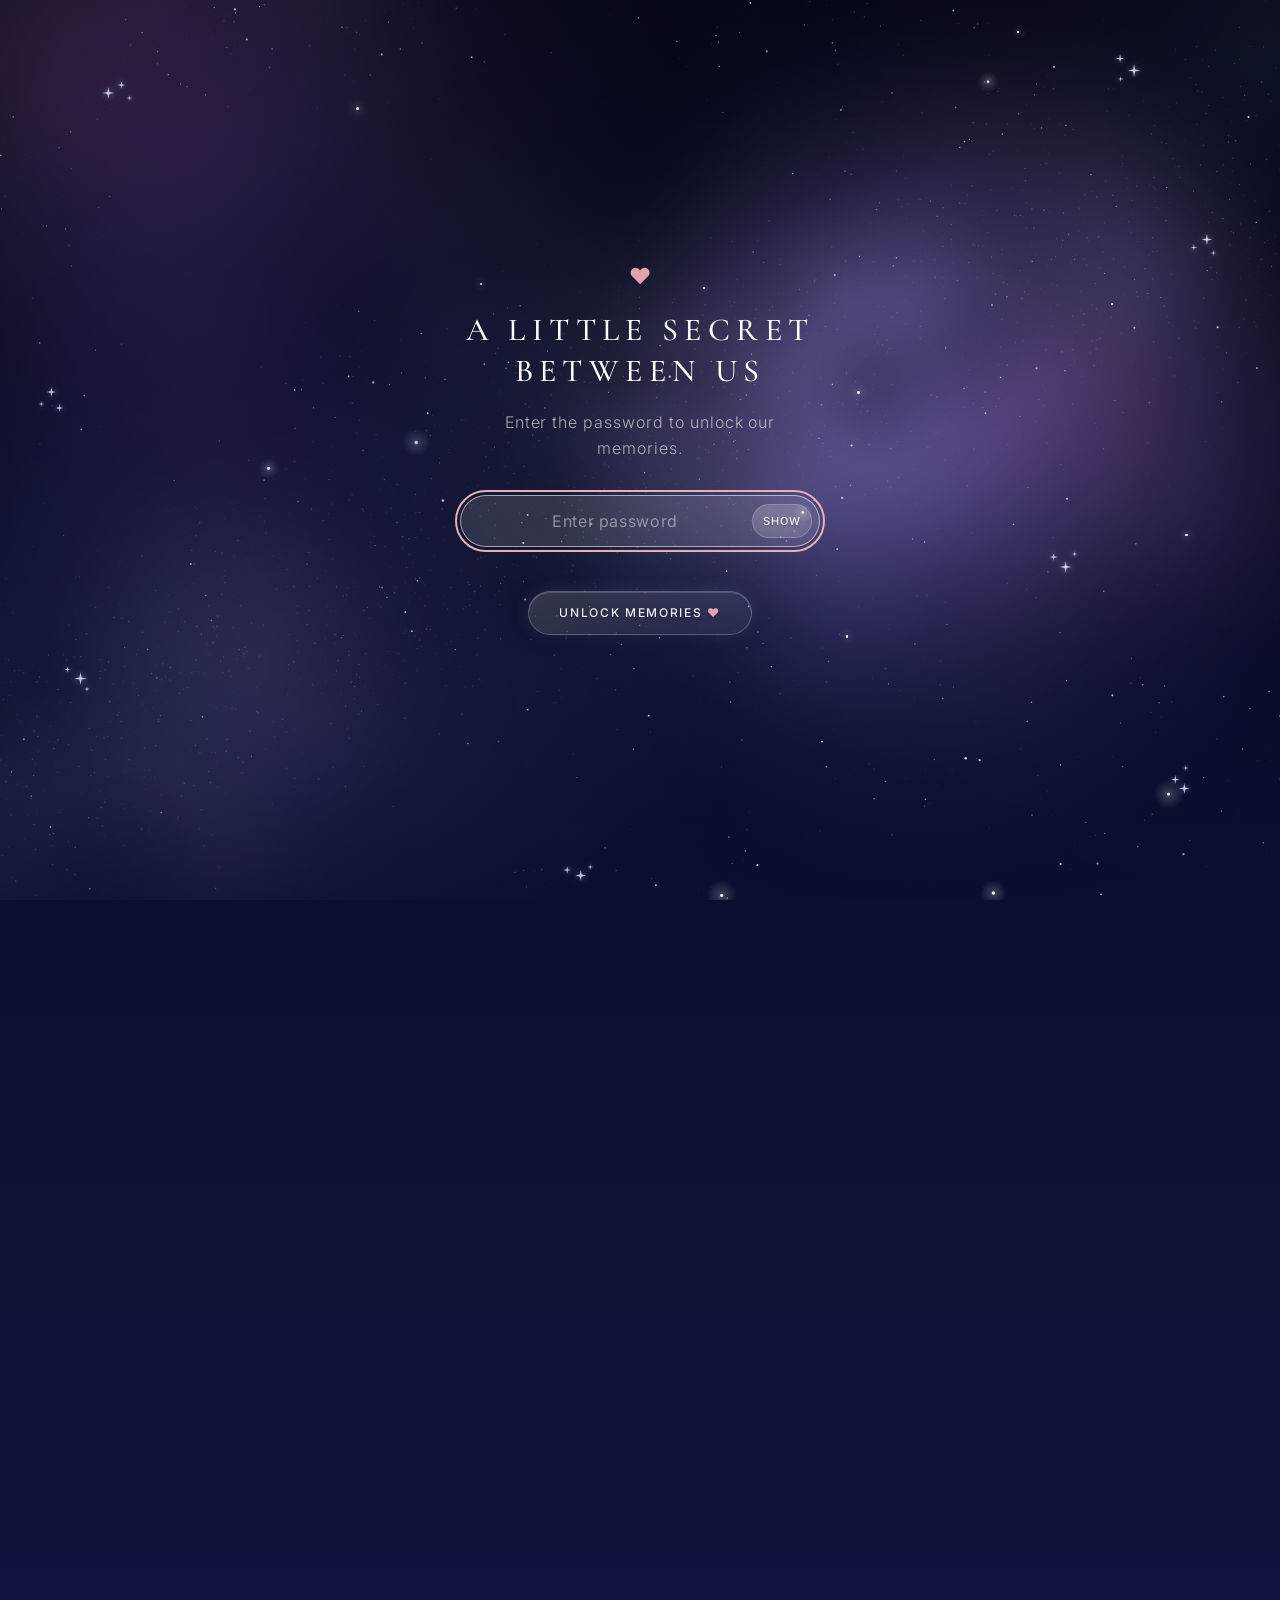
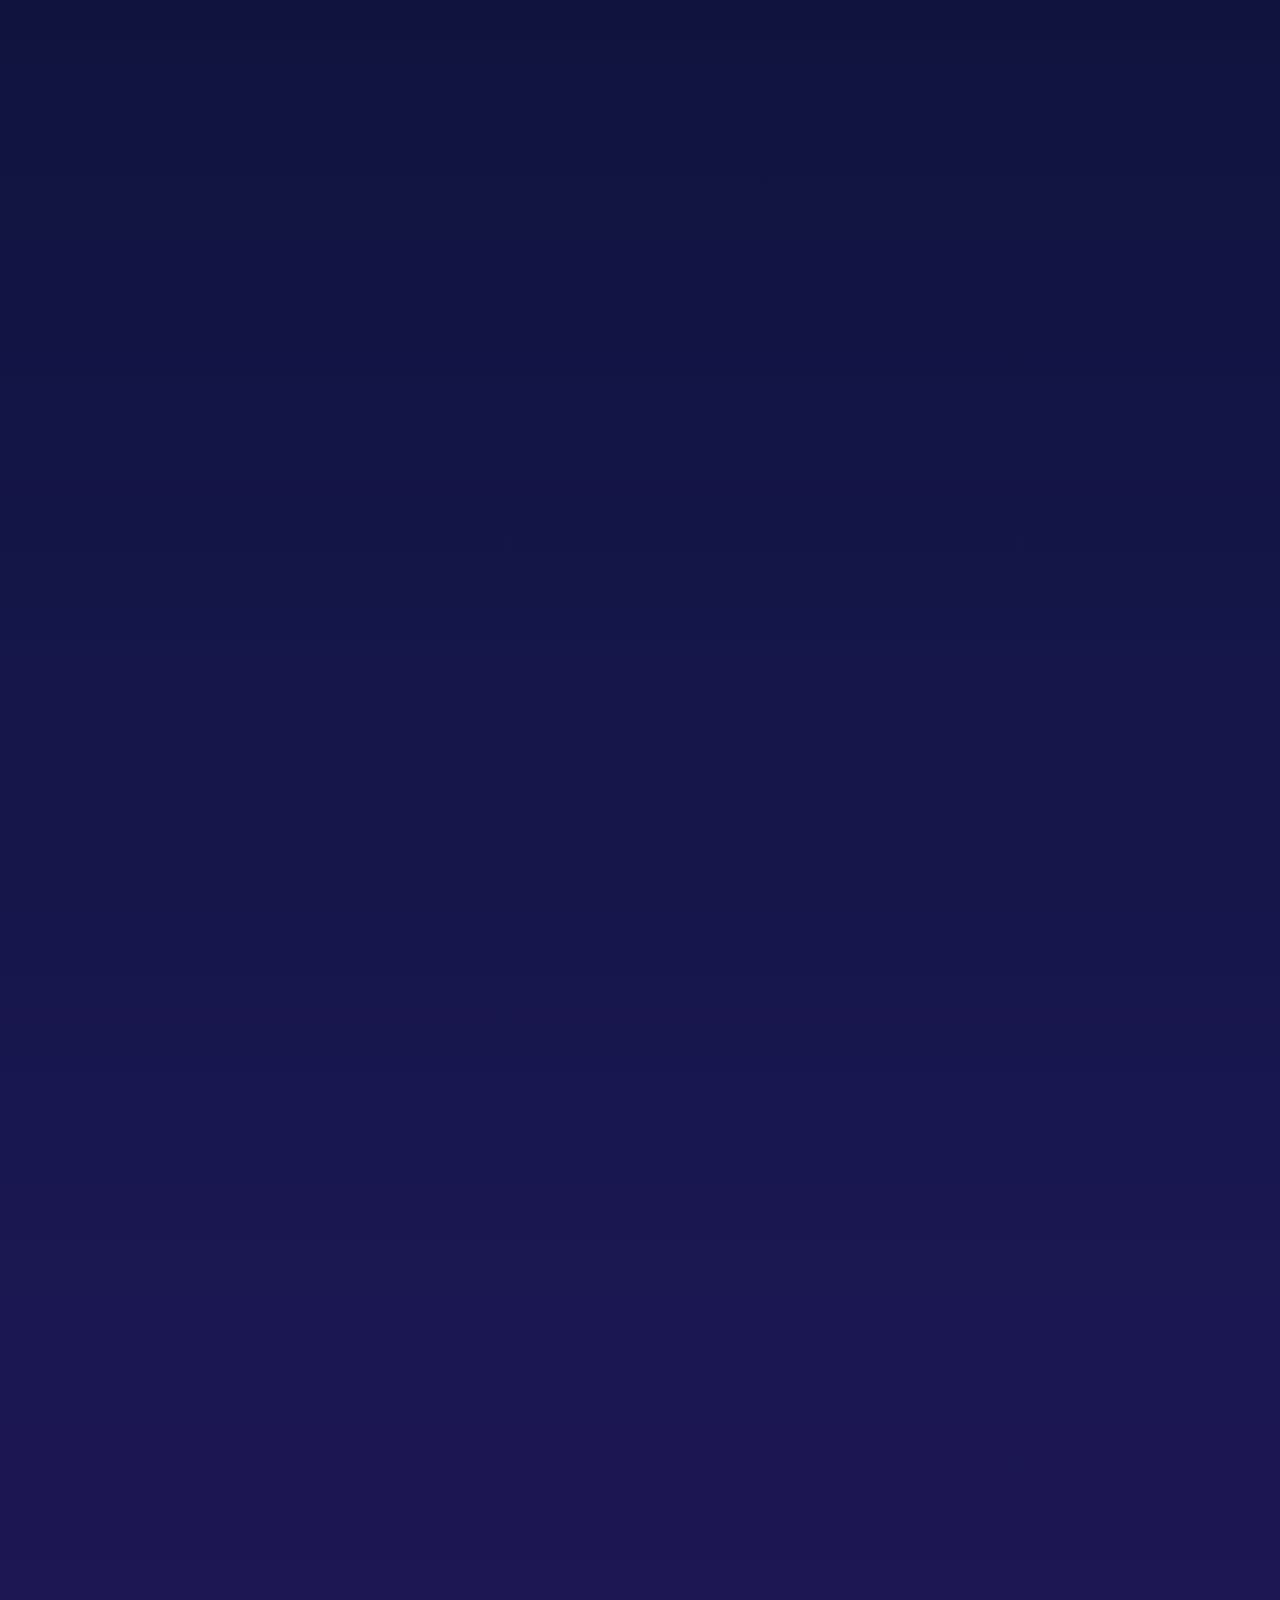
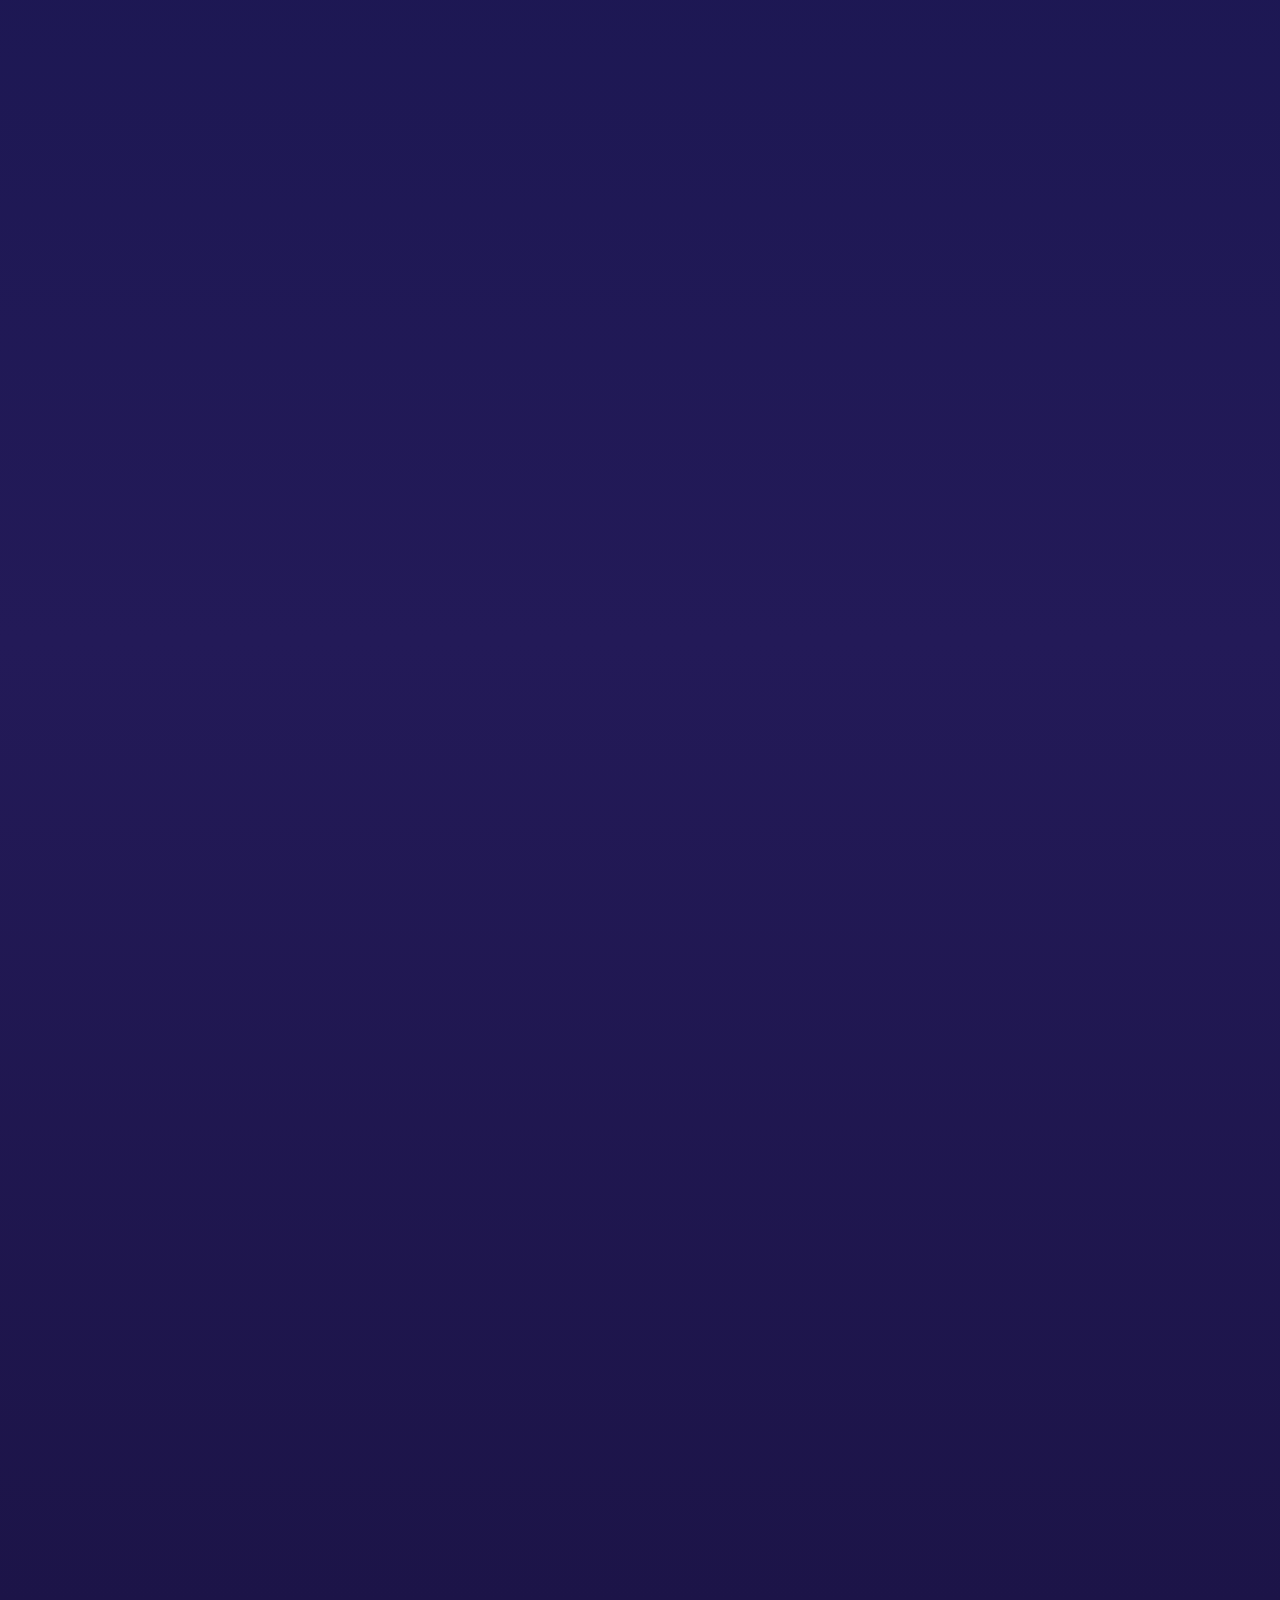
==== commit 3b877ad4: "Update review.html" ====
--- a/review.html
+++ b/review.html
@@ -1,4 +1,4 @@
-﻿<!DOCTYPE html>
+<!DOCTYPE html>
 <html lang="en">
 <head>
   <meta charset="UTF-8">
@@ -15,7 +15,7 @@
   <link rel="preconnect" href="https://fonts.gstatic.com" crossorigin>
   <link rel="stylesheet" href="https://fonts.googleapis.com/css2?family=Cormorant+Garamond:wght@400;500;600&family=Inter:wght@300;400;500&display=swap">
   <link rel="stylesheet" href="css/style.css?v=20261009b">
-  <link rel="stylesheet" href="css/review.css?v=20261011c">
+  <link rel="stylesheet" href="css/review.css?v=20261011d">
 </head>
 <body class="review-page">
 
@@ -65,7 +65,7 @@
 </main>
 
 <script src="js/sky.js?v=20261008a"></script>
-<script src="js/review-config.js?v=20261011c"></script>
+<script src="js/review-config.js?v=20261011d"></script>
 <script src="js/review.js?v=20261011c"></script>
 <script src="js/ripple.js?v=20261009b"></script>
 </body>
--- a/css/review.css
+++ b/css/review.css
@@ -93,6 +93,7 @@
 
 .gift-photos { display: grid; gap: 8px; grid-template-columns: 1fr; }
 .gift-photos.two { grid-template-columns: 1fr 1fr; }
+.gift-photos.two .gift-photo { aspect-ratio: 1 / 1; } /* two side by side: squares show each photo properly */
 .gift-photo {
   position: relative;
   aspect-ratio: 4 / 3;
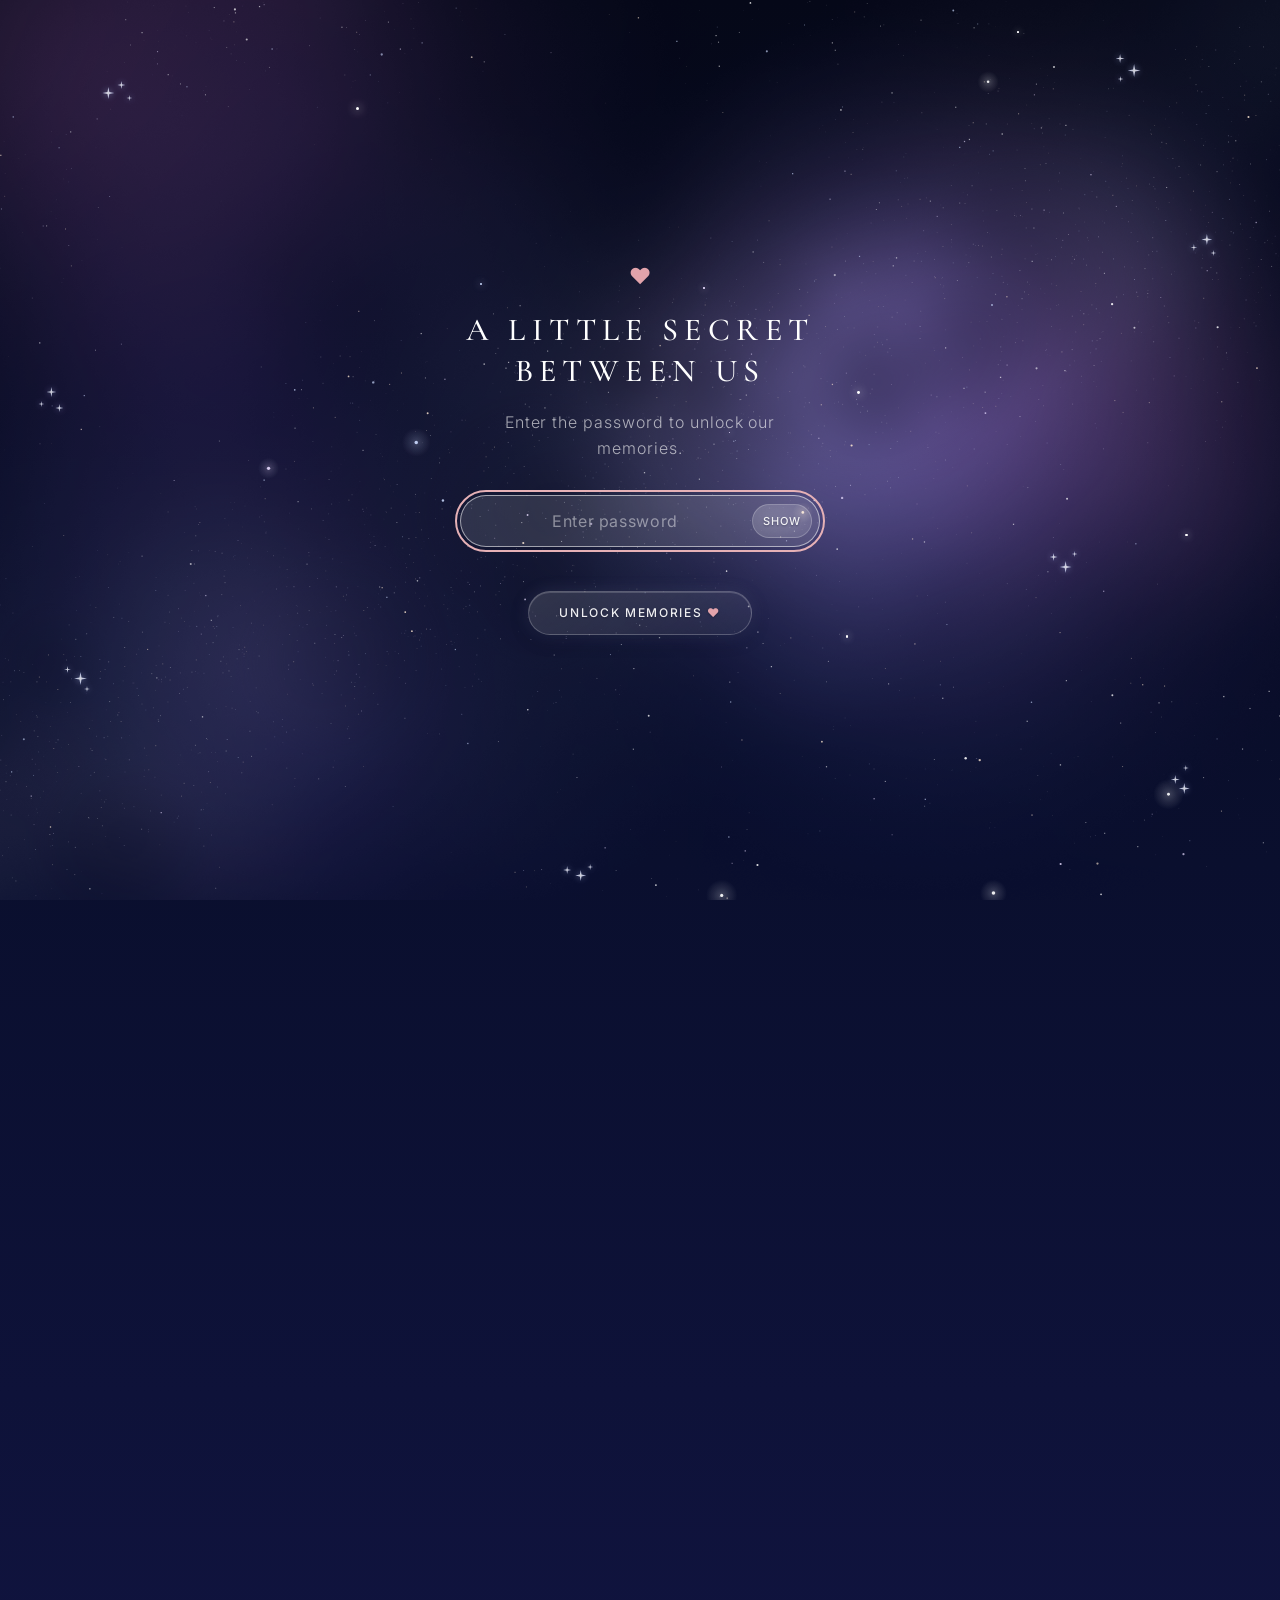
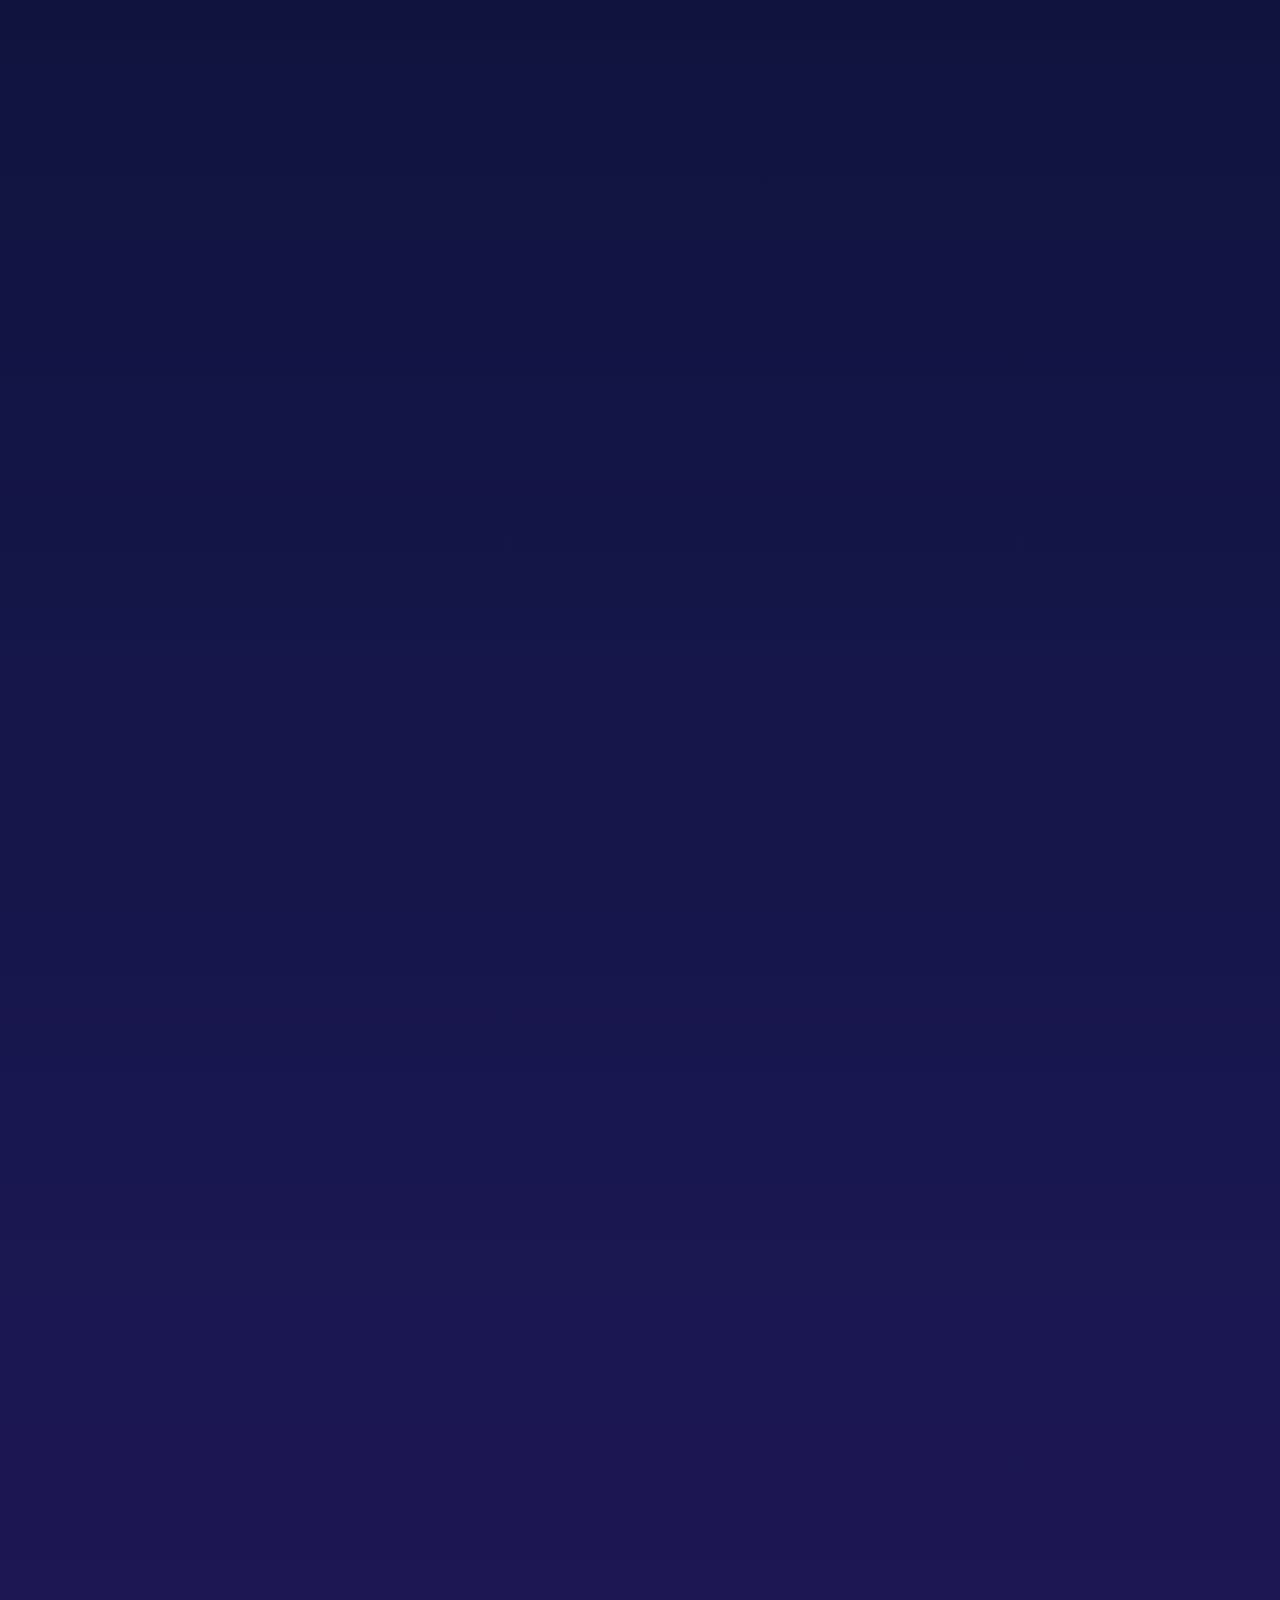
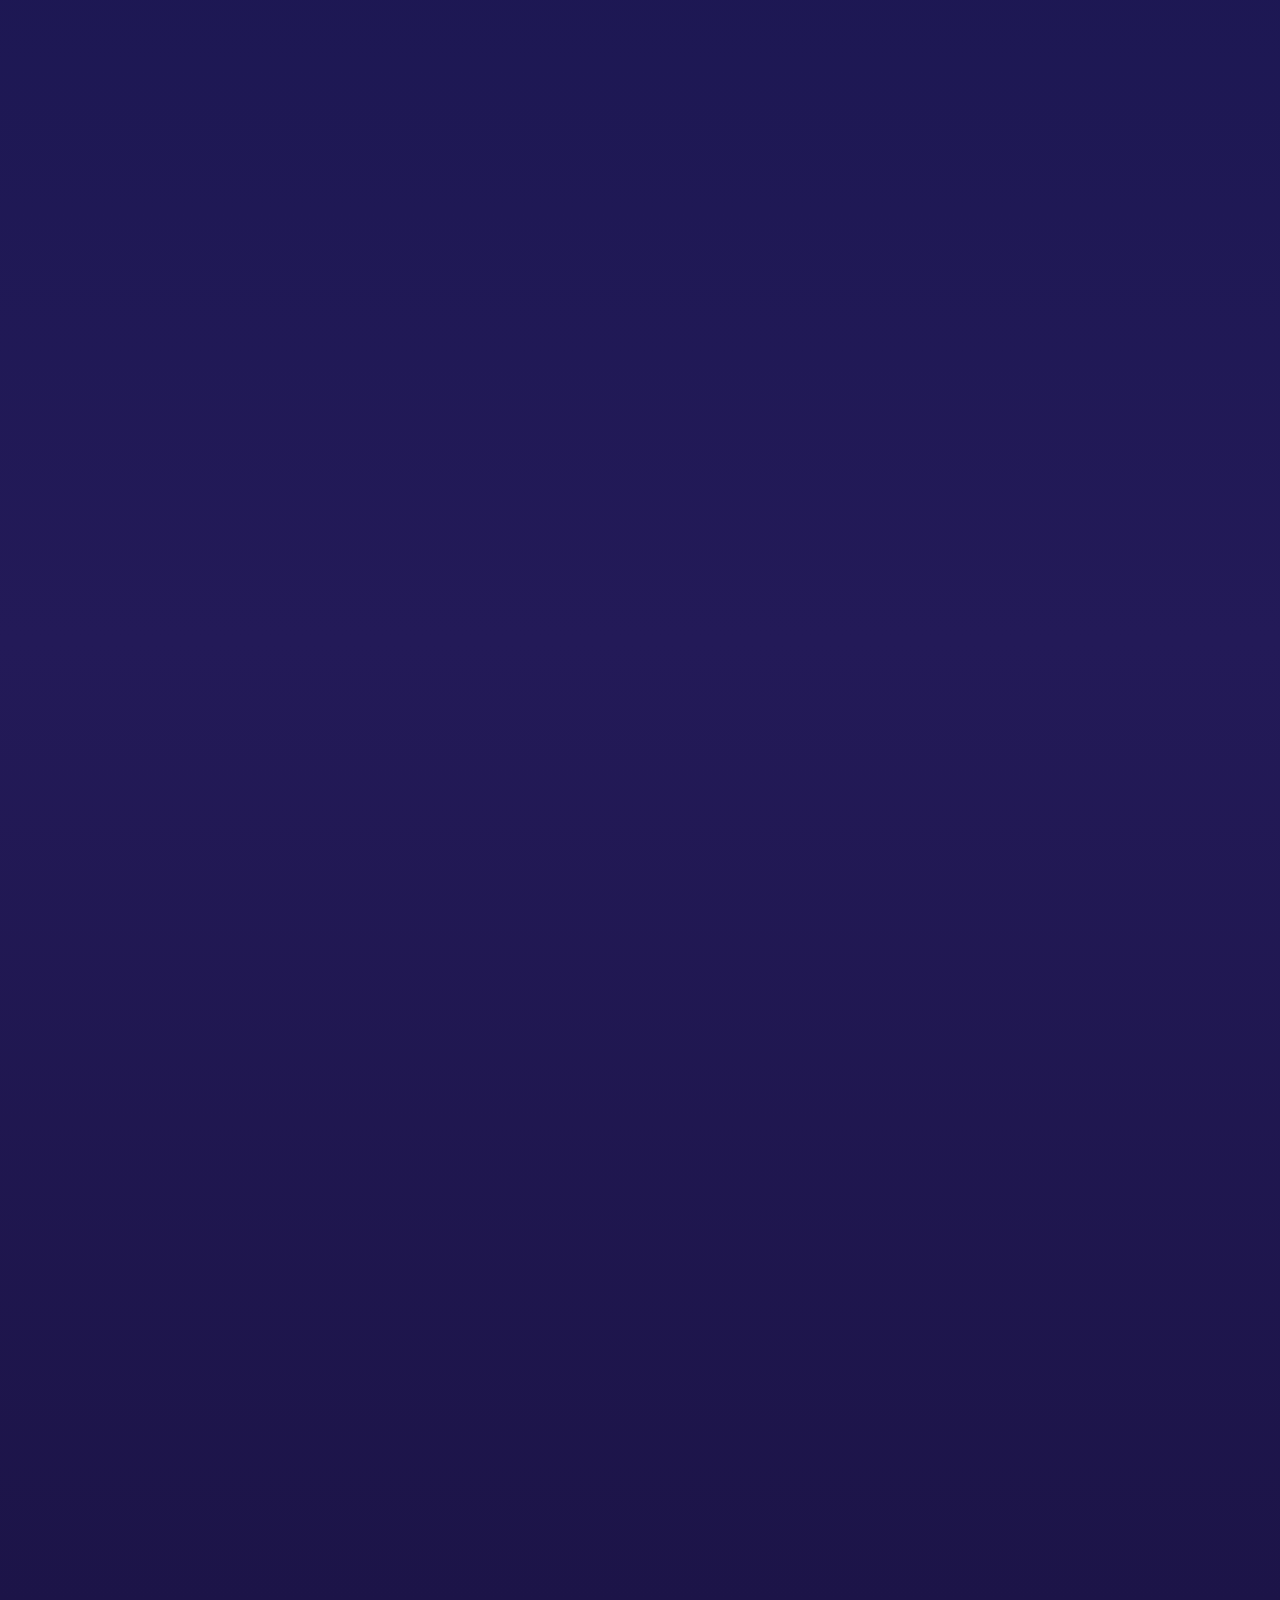
==== commit c36de254: "update  img" ====
--- a/review.html
+++ b/review.html
@@ -15,7 +15,7 @@
   <link rel="preconnect" href="https://fonts.gstatic.com" crossorigin>
   <link rel="stylesheet" href="https://fonts.googleapis.com/css2?family=Cormorant+Garamond:wght@400;500;600&family=Inter:wght@300;400;500&display=swap">
   <link rel="stylesheet" href="css/style.css?v=20261009b">
-  <link rel="stylesheet" href="css/review.css?v=20261011d">
+  <link rel="stylesheet" href="css/review.css?v=20261011f">
 </head>
 <body class="review-page">
 
@@ -65,8 +65,8 @@
 </main>
 
 <script src="js/sky.js?v=20261008a"></script>
-<script src="js/review-config.js?v=20261011d"></script>
-<script src="js/review.js?v=20261011c"></script>
+<script src="js/review-config.js?v=20261011g"></script>
+<script src="js/review.js?v=20261011f"></script>
 <script src="js/ripple.js?v=20261009b"></script>
 </body>
 </html>
--- a/css/review.css
+++ b/css/review.css
@@ -92,11 +92,60 @@
 }
 
 .gift-photos { display: grid; gap: 8px; grid-template-columns: 1fr; }
-.gift-photos.two { grid-template-columns: 1fr 1fr; }
-.gift-photos.two .gift-photo { aspect-ratio: 1 / 1; } /* two side by side: squares show each photo properly */
+
+/* several photos: one square slide at a time, swipe sideways like an Instagram post */
+.gift-photos.carousel { position: relative; display: block; }
+.gift-track {
+  display: flex;
+  overflow-x: auto;
+  scroll-snap-type: x mandatory;
+  overscroll-behavior-x: contain;
+  scrollbar-width: none;
+  -webkit-overflow-scrolling: touch;
+  border-radius: 12px;
+  box-shadow: 0 6px 22px rgba(8, 8, 30, 0.28);
+}
+.gift-track::-webkit-scrollbar { display: none; }
+.gift-track:focus-visible { outline: 2px solid #e6b1b6; outline-offset: 3px; }
+.gift-track .gift-photo { flex: 0 0 100%; scroll-snap-align: center; scroll-snap-stop: always; border-radius: 0; box-shadow: none; }
+
+.gift-badge {
+  position: absolute; top: 10px; right: 10px;
+  padding: 4px 10px;
+  border: 1px solid rgba(255, 255, 255, 0.2);
+  border-radius: 999px;
+  background: rgba(10, 14, 40, 0.5);
+  -webkit-backdrop-filter: blur(8px); backdrop-filter: blur(8px);
+  font: 500 11px/1.2 var(--sans); letter-spacing: 0.08em; color: #fff;
+  pointer-events: none;
+}
+.gift-dots { position: absolute; left: 0; right: 0; bottom: 6px; display: flex; justify-content: center; }
+.gift-dot { width: 22px; height: 22px; padding: 0; border: 0; background: none; cursor: pointer; display: flex; align-items: center; justify-content: center; }
+.gift-dot::before { content: ''; width: 7px; height: 7px; border-radius: 50%; background: rgba(255, 255, 255, 0.45); box-shadow: 0 0 4px rgba(0, 0, 0, 0.4); transition: background 0.2s, transform 0.2s; }
+.gift-dot.on::before { background: #fff; transform: scale(1.2); }
+.gift-dot:focus-visible { outline: 2px solid #e6b1b6; border-radius: 50%; }
+
+/* arrows for mouse users only; touch screens just swipe */
+.gift-arrow { display: none; }
+@media (hover: hover) {
+  .gift-arrow {
+    position: absolute; top: 50%; transform: translateY(-50%);
+    display: flex; align-items: center; justify-content: center;
+    width: 34px; height: 34px; padding: 0 0 3px;
+    border: 1px solid rgba(255, 255, 255, 0.28); border-radius: 50%;
+    background: rgba(10, 14, 40, 0.45);
+    -webkit-backdrop-filter: blur(8px); backdrop-filter: blur(8px);
+    color: #fff; font: 400 22px/1 var(--sans); cursor: pointer;
+  }
+  .gift-arrow[hidden] { display: none; }
+  .gift-arrow.prev { left: 8px; }
+  .gift-arrow.next { right: 8px; }
+  .gift-arrow:hover { background: rgba(255, 255, 255, 0.2); }
+  .gift-arrow:focus-visible { outline: 2px solid #e6b1b6; outline-offset: 2px; }
+}
 .gift-photo {
   position: relative;
-  aspect-ratio: 4 / 3;
+  aspect-ratio: 1 / 1;
   overflow: hidden;
   border-radius: 12px;
   background: rgba(255, 255, 255, 0.05);
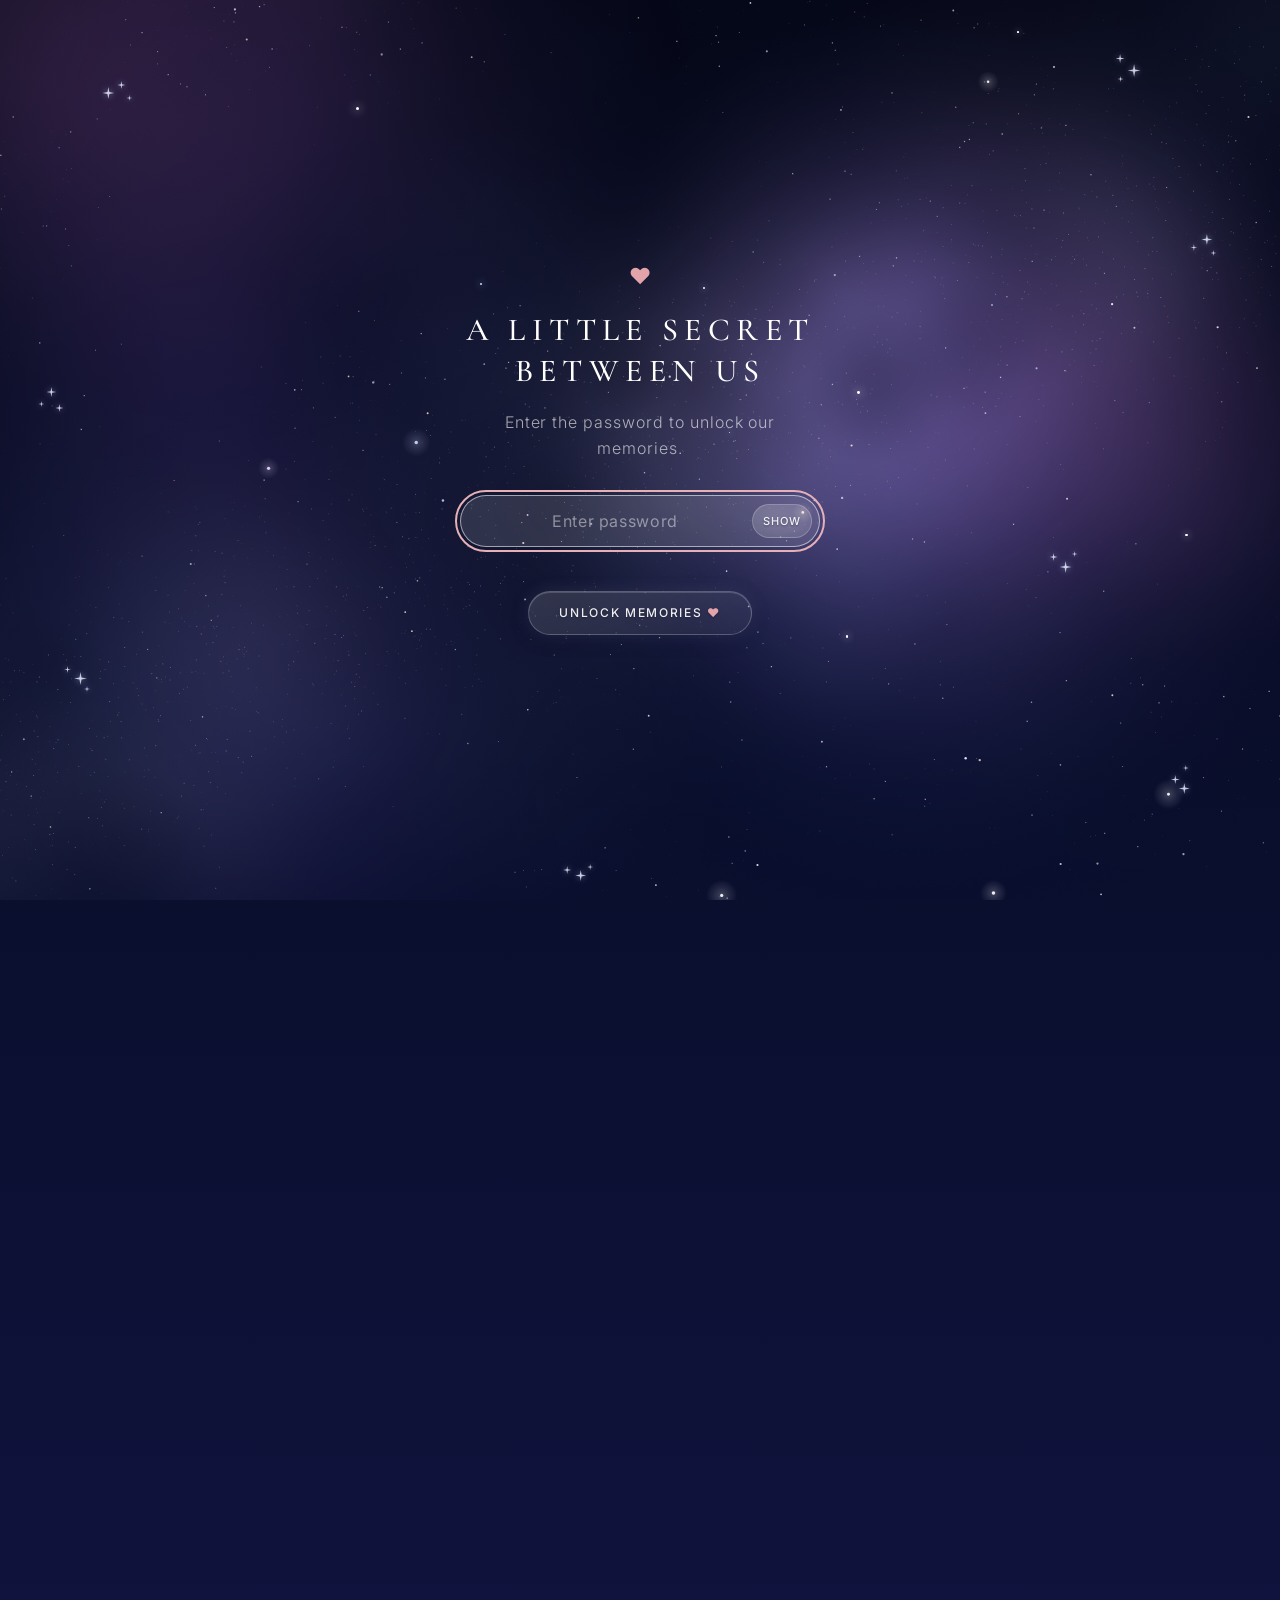
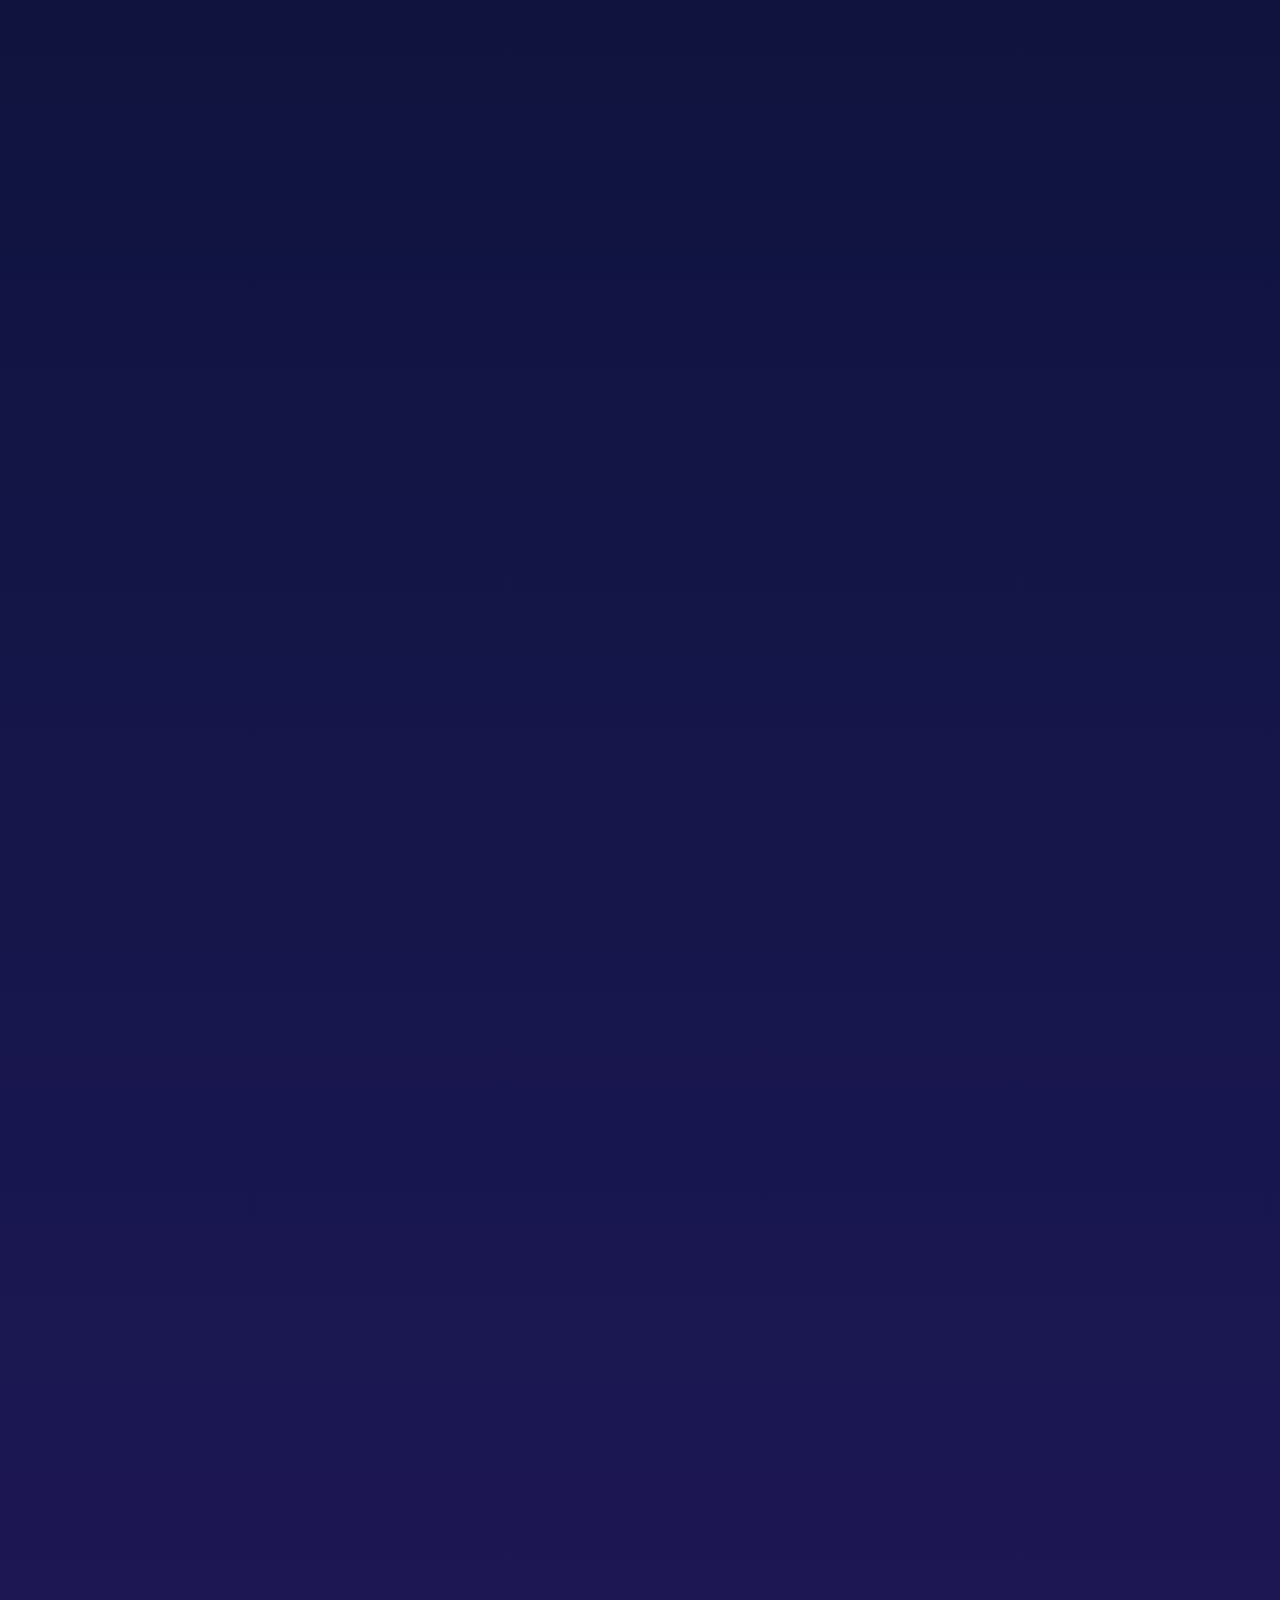
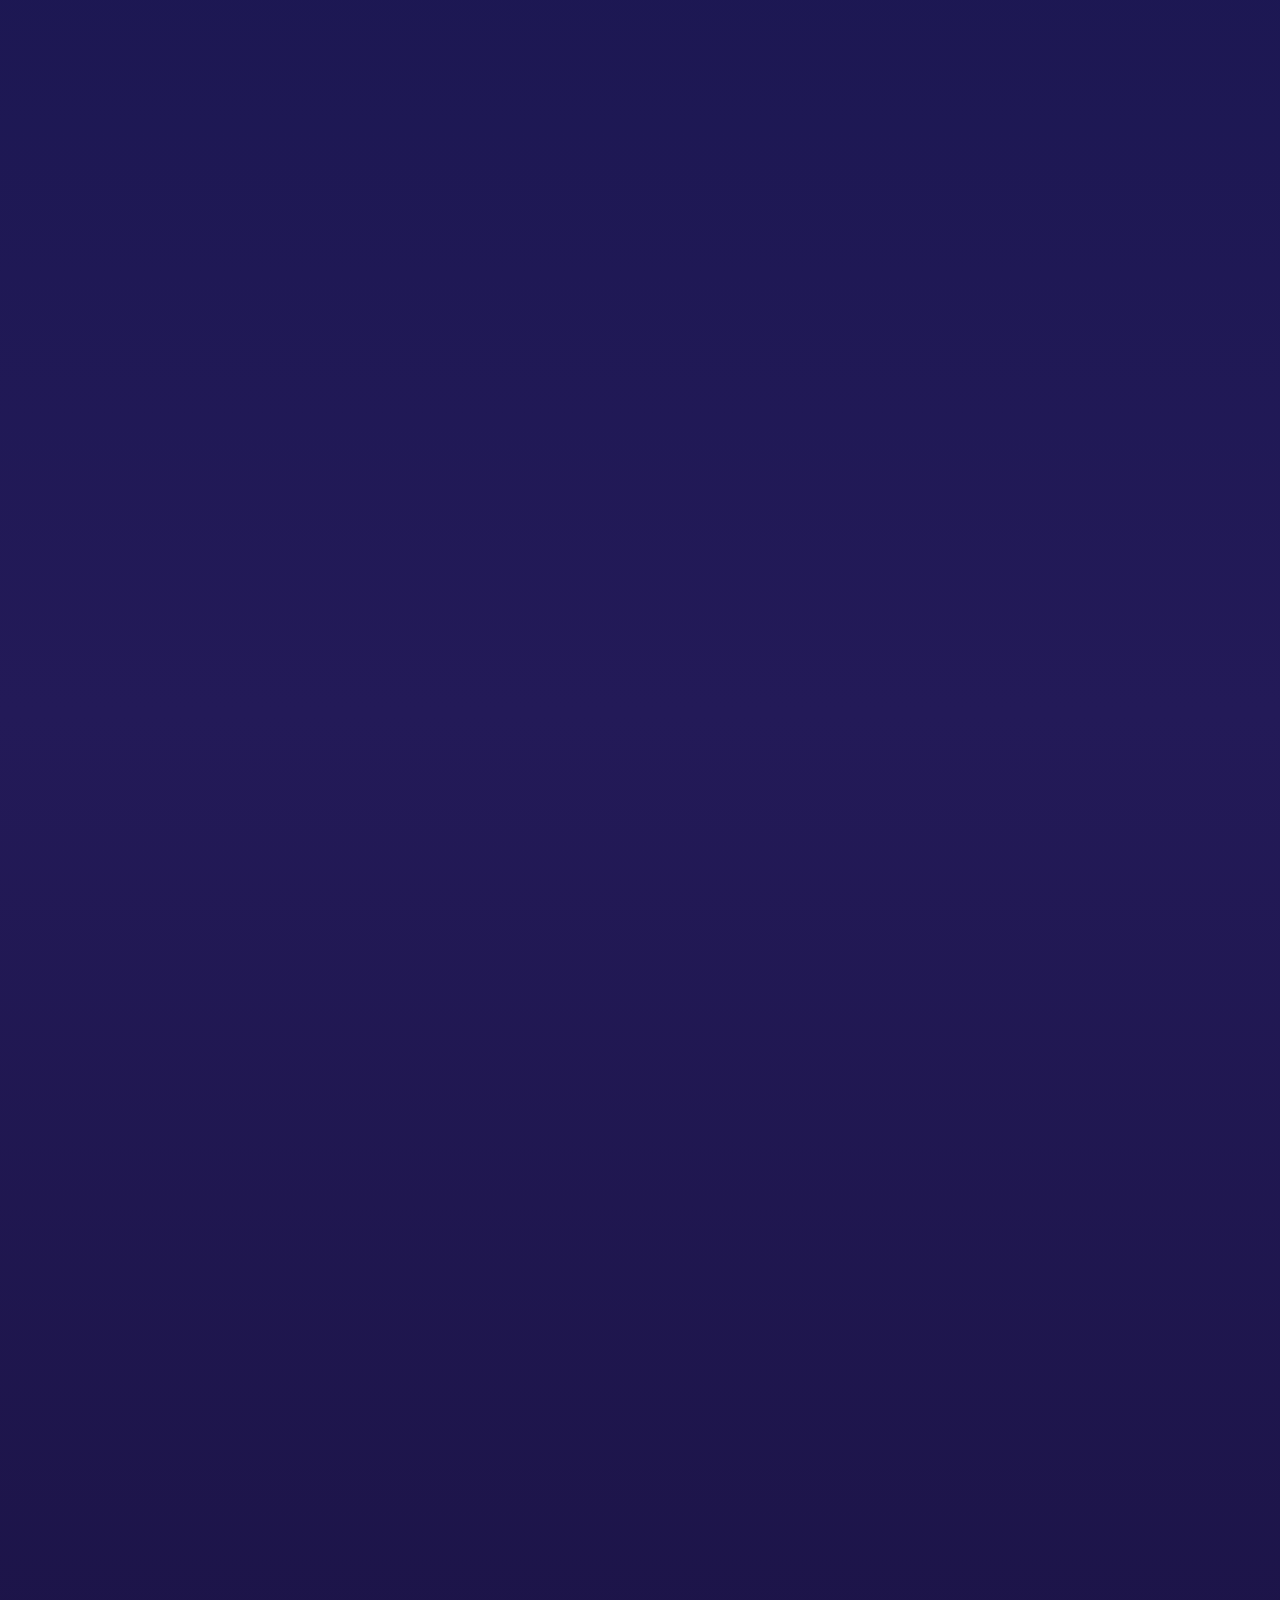
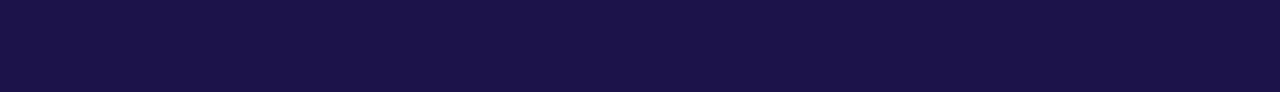
==== commit 530fe380: "Update" ====
--- a/review.html
+++ b/review.html
@@ -1,5 +1,5 @@
 <!DOCTYPE html>
-<html lang="en">
+<html lang="en" class="no-scroll">
 <head>
   <meta charset="UTF-8">
   <meta name="viewport" content="width=device-width, initial-scale=1.0, viewport-fit=cover">
@@ -11,11 +11,13 @@
   </script>
   <title>Your Review, Pavithra</title>
   <link rel="icon" href="data:image/svg+xml,%3Csvg xmlns='http://www.w3.org/2000/svg' viewBox='0 0 32 32'%3E%3Ctext x='16' y='25' font-size='24' text-anchor='middle' fill='%23b5656b'%3E%E2%99%A5%3C/text%3E%3C/svg%3E">
+  <link rel="preload" as="image" href="images/thumbs/Loader.jpg">
   <link rel="preconnect" href="https://fonts.googleapis.com">
   <link rel="preconnect" href="https://fonts.gstatic.com" crossorigin>
   <link rel="stylesheet" href="https://fonts.googleapis.com/css2?family=Cormorant+Garamond:wght@400;500;600&family=Inter:wght@300;400;500&display=swap">
   <link rel="stylesheet" href="css/style.css?v=20261009b">
-  <link rel="stylesheet" href="css/review.css?v=20261011f">
+  <link rel="stylesheet" href="css/review.css?v=20261011i">
+  <noscript><style>.birthday-loader { display: none; } html.no-scroll { overflow: auto; }</style></noscript>
 </head>
 <body class="review-page">
 
@@ -30,15 +32,29 @@
   <span class="sky-cluster" style="left:44%;top:96%;animation-delay:-7s"><i style="left:0px;top:2px;width:8px;height:8px;animation-delay:-7s"></i><i style="left:12px;top:6px;width:11px;height:11px;animation-delay:-10s"></i><i style="left:24px;top:0px;width:6px;height:6px;animation-delay:-13s"></i></span>
 </div>
 
+<div class="birthday-loader" aria-hidden="true">
+  <div class="birthday-loader-stage">
+    <img class="birthday-loader-image" src="images/thumbs/Loader.jpg" alt="" width="700" height="700" draggable="false">
+    <svg class="birthday-loader-ring" viewBox="0 0 400 400" focusable="false">
+      <defs>
+        <path id="birthday-loader-circle" d="M 50,200 a 150,150 0 1,1 300,0 a 150,150 0 1,1 -300,0"/>
+      </defs>
+      <text class="birthday-loader-text">
+        <textPath href="#birthday-loader-circle" textLength="934" lengthAdjust="spacing">GovindaRajan <tspan>&#9829;</tspan> Pavithra <tspan>&#9829;</tspan> GovindaRajan <tspan>&#9829;</tspan> Pavithra <tspan>&#9829;</tspan> </textPath>
+      </text>
+    </svg>
+  </div>
+</div>
+
 <main class="review" id="review">
   <header class="review-head">
-    <a class="review-back" href="index.html">&larr; Back to memories</a>
+    <a class="hero-btn review-back" href="index.html">Back to Memories</a>
     <svg class="rv-heart" viewBox="0 0 24 22" aria-hidden="true" focusable="false"><path d="M12 21C5 15.5 1 12 1 7.2 1 3.9 3.5 1.5 6.6 1.5c2.2 0 4.2 1.2 5.4 3.1 1.2-1.9 3.2-3.1 5.4-3.1C20.5 1.5 23 3.9 23 7.2 23 12 19 15.5 12 21z"/></svg>
     <h1>The Little Gifts</h1>
     <p>Rate each one from 1 to 10 and add a few words. Every gift needs both.</p>
   </header>
 
-  <form id="review-form" novalidate>
+  <form id="review-form" novalidate autocomplete="off">
     <ol class="gift-grid" id="gift-grid"></ol>
 
     <section class="heart-section" aria-labelledby="heart-title">
@@ -65,8 +81,9 @@
 </main>
 
 <script src="js/sky.js?v=20261008a"></script>
+<script src="js/review-loader.js?v=20261011i"></script>
 <script src="js/review-config.js?v=20261011g"></script>
-<script src="js/review.js?v=20261011f"></script>
+<script src="js/review.js?v=20261011h"></script>
 <script src="js/ripple.js?v=20261009b"></script>
 </body>
 </html>
--- a/css/review.css
+++ b/css/review.css
@@ -37,8 +37,7 @@
 .rv-btn:hover:not(:disabled) { background: rgba(255, 255, 255, 0.2); border-color: rgba(255, 255, 255, 0.5); }
 .rv-btn:disabled { opacity: 0.6; cursor: default; }
 .rv-btn:focus-visible,
-.star:focus-visible,
-.review-back:focus-visible { outline: 2px solid #e6b1b6; outline-offset: 3px; }
+.star:focus-visible { outline: 2px solid #e6b1b6; outline-offset: 3px; }
 .rv-btn-quiet { background: transparent; box-shadow: none; border-color: rgba(255, 255, 255, 0.16); color: rgba(255, 255, 255, 0.78); }
 
 /* ---- page ---- */
@@ -50,17 +49,8 @@
 }
 
 .review-head { text-align: center; padding: 8px 0 34px; }
-.review-back {
-  display: inline-block;
-  margin-bottom: 34px;
-  padding: 10px 4px;
-  color: rgba(255, 255, 255, 0.62);
-  font: 400 12px/1 var(--sans);
-  letter-spacing: 0.14em;
-  text-transform: uppercase;
-  text-decoration: none;
-}
-.review-back:hover { color: #fff; }
+.review-back { display: inline-block; margin: 0 0 34px; }
+.closing-btn { display: inline-block; margin-top: 44px; }
 .review-head h1,
 .heart-section h2 {
   margin: 18px 0 0;
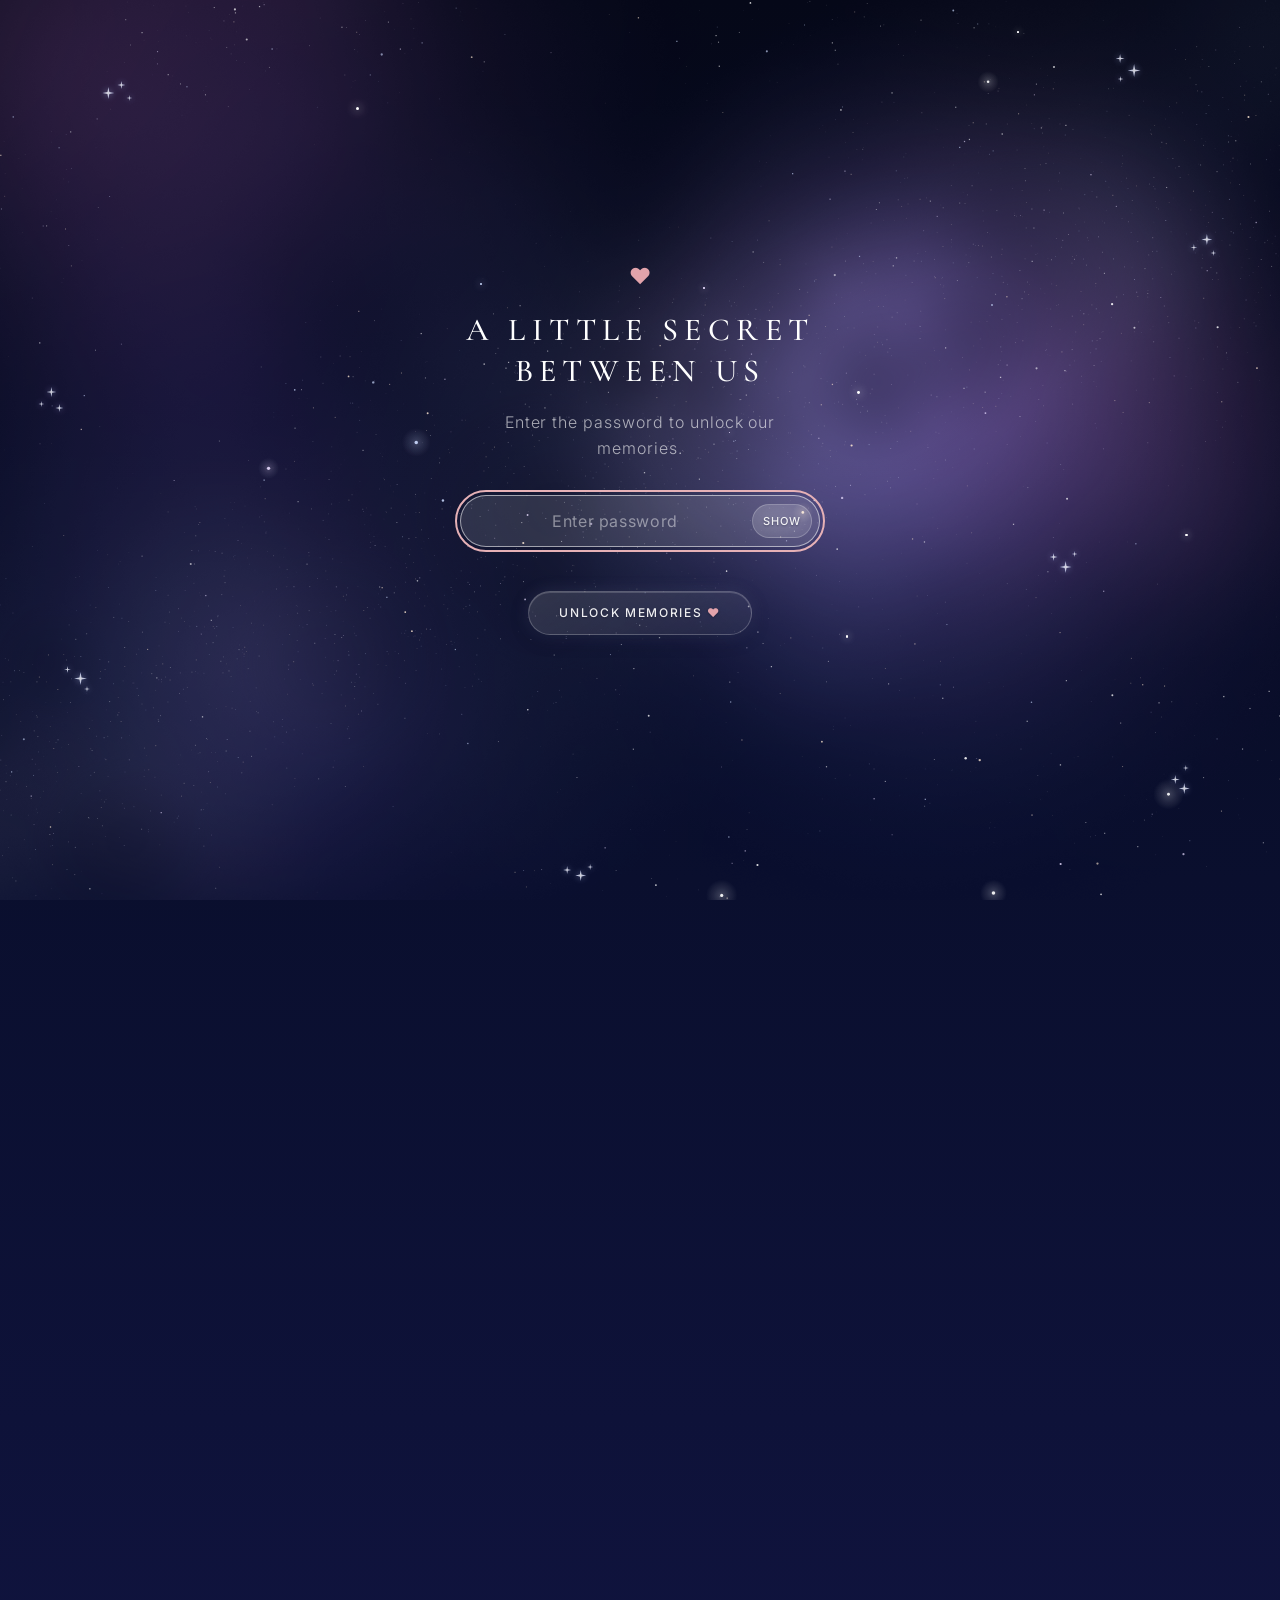
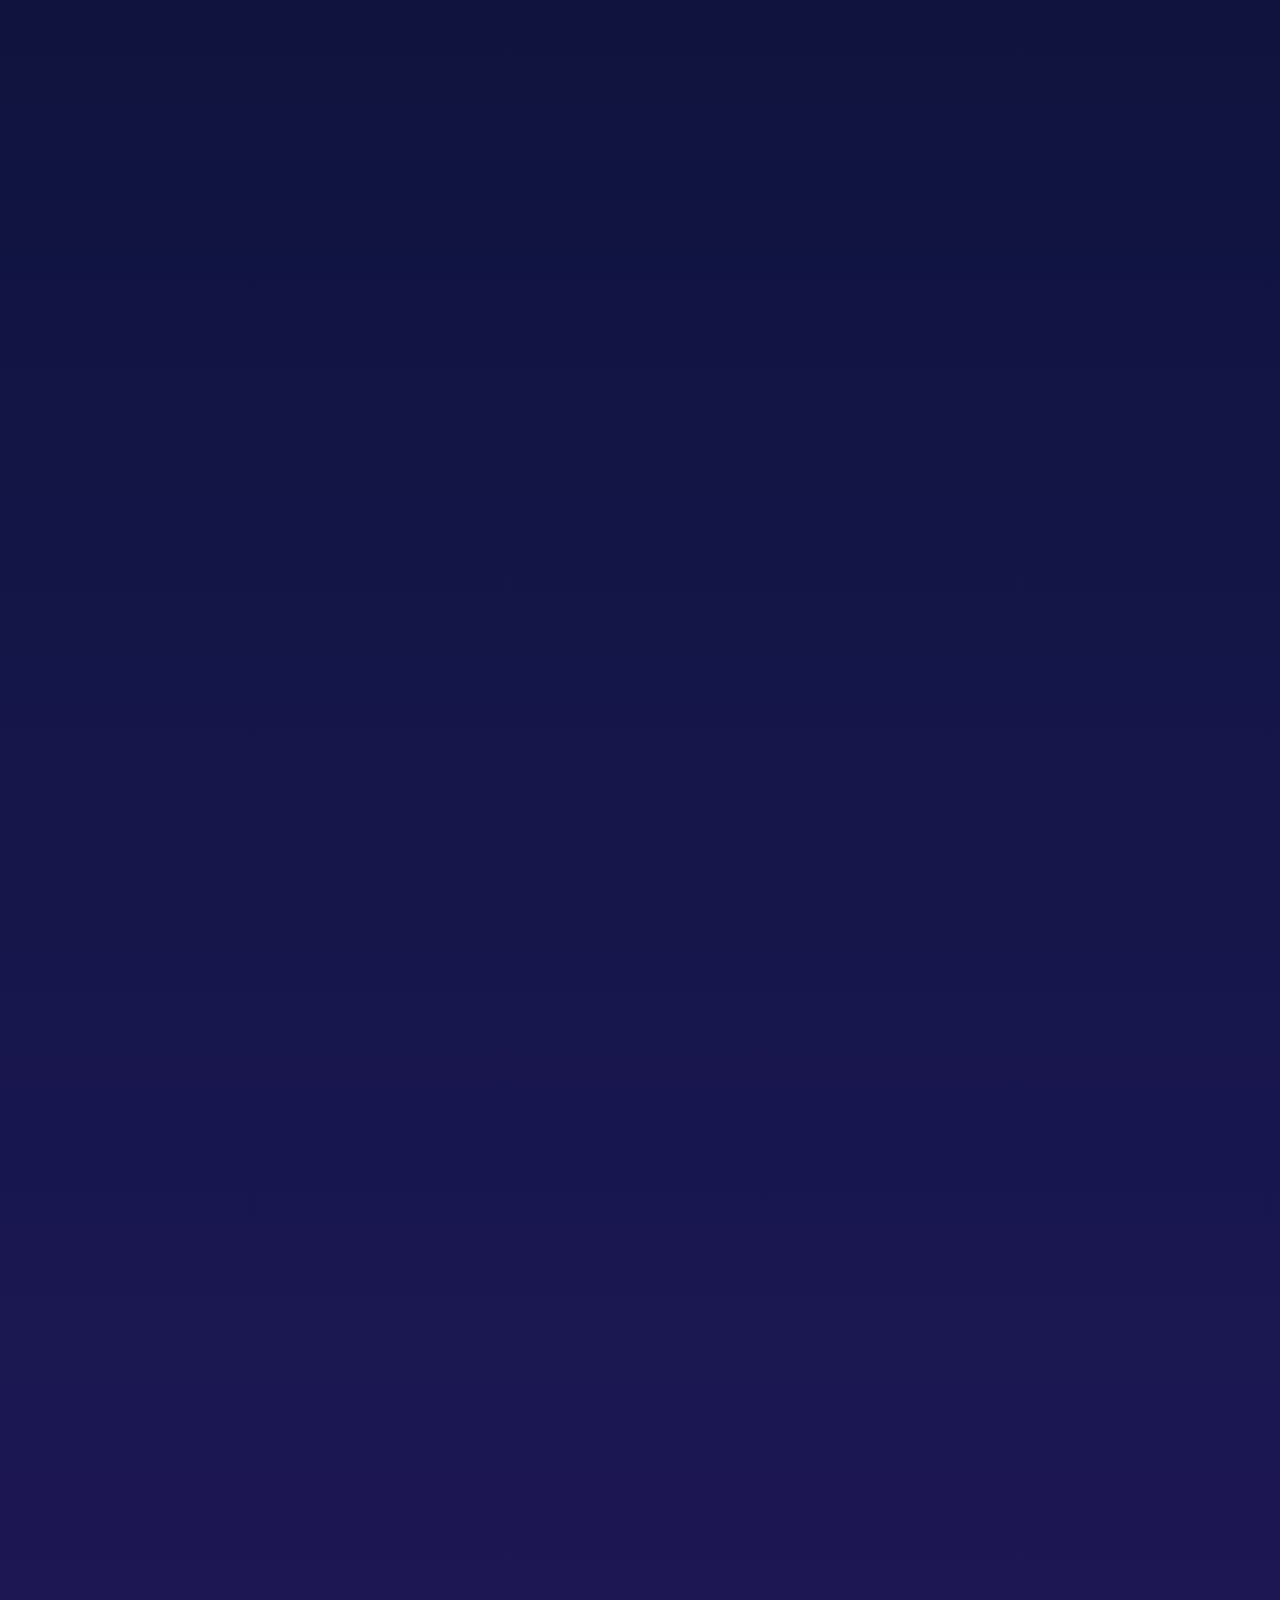
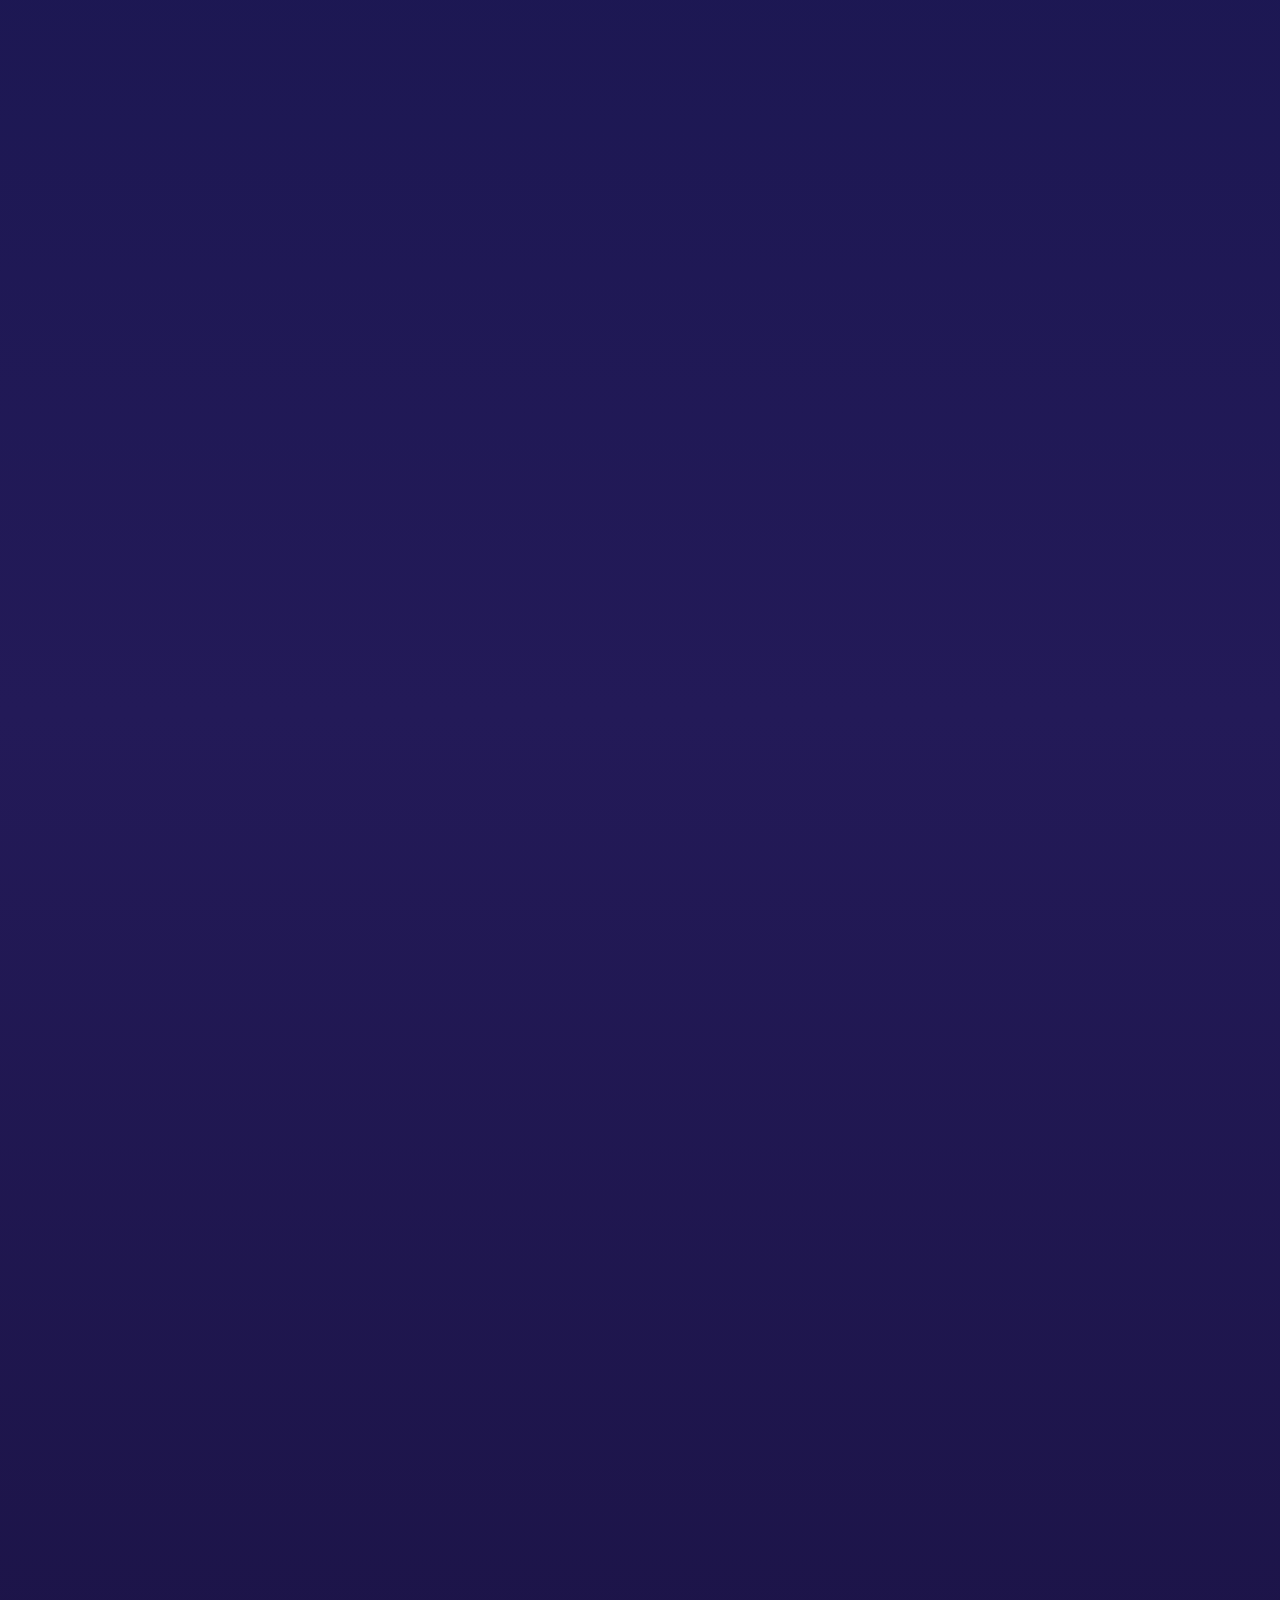
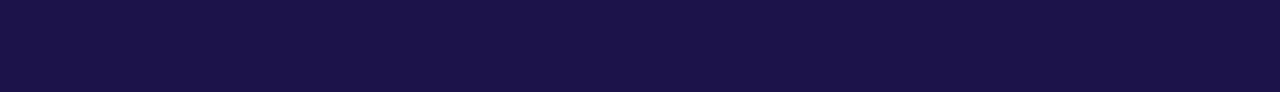
==== commit 8a42d62c: "123" ====
--- a/review.html
+++ b/review.html
@@ -82,7 +82,7 @@
 
 <script src="js/sky.js?v=20261008a"></script>
 <script src="js/review-loader.js?v=20261011i"></script>
-<script src="js/review-config.js?v=20261011g"></script>
+<script src="js/review-config.js?v=20261011j"></script>
 <script src="js/review.js?v=20261011h"></script>
 <script src="js/ripple.js?v=20261009b"></script>
 </body>
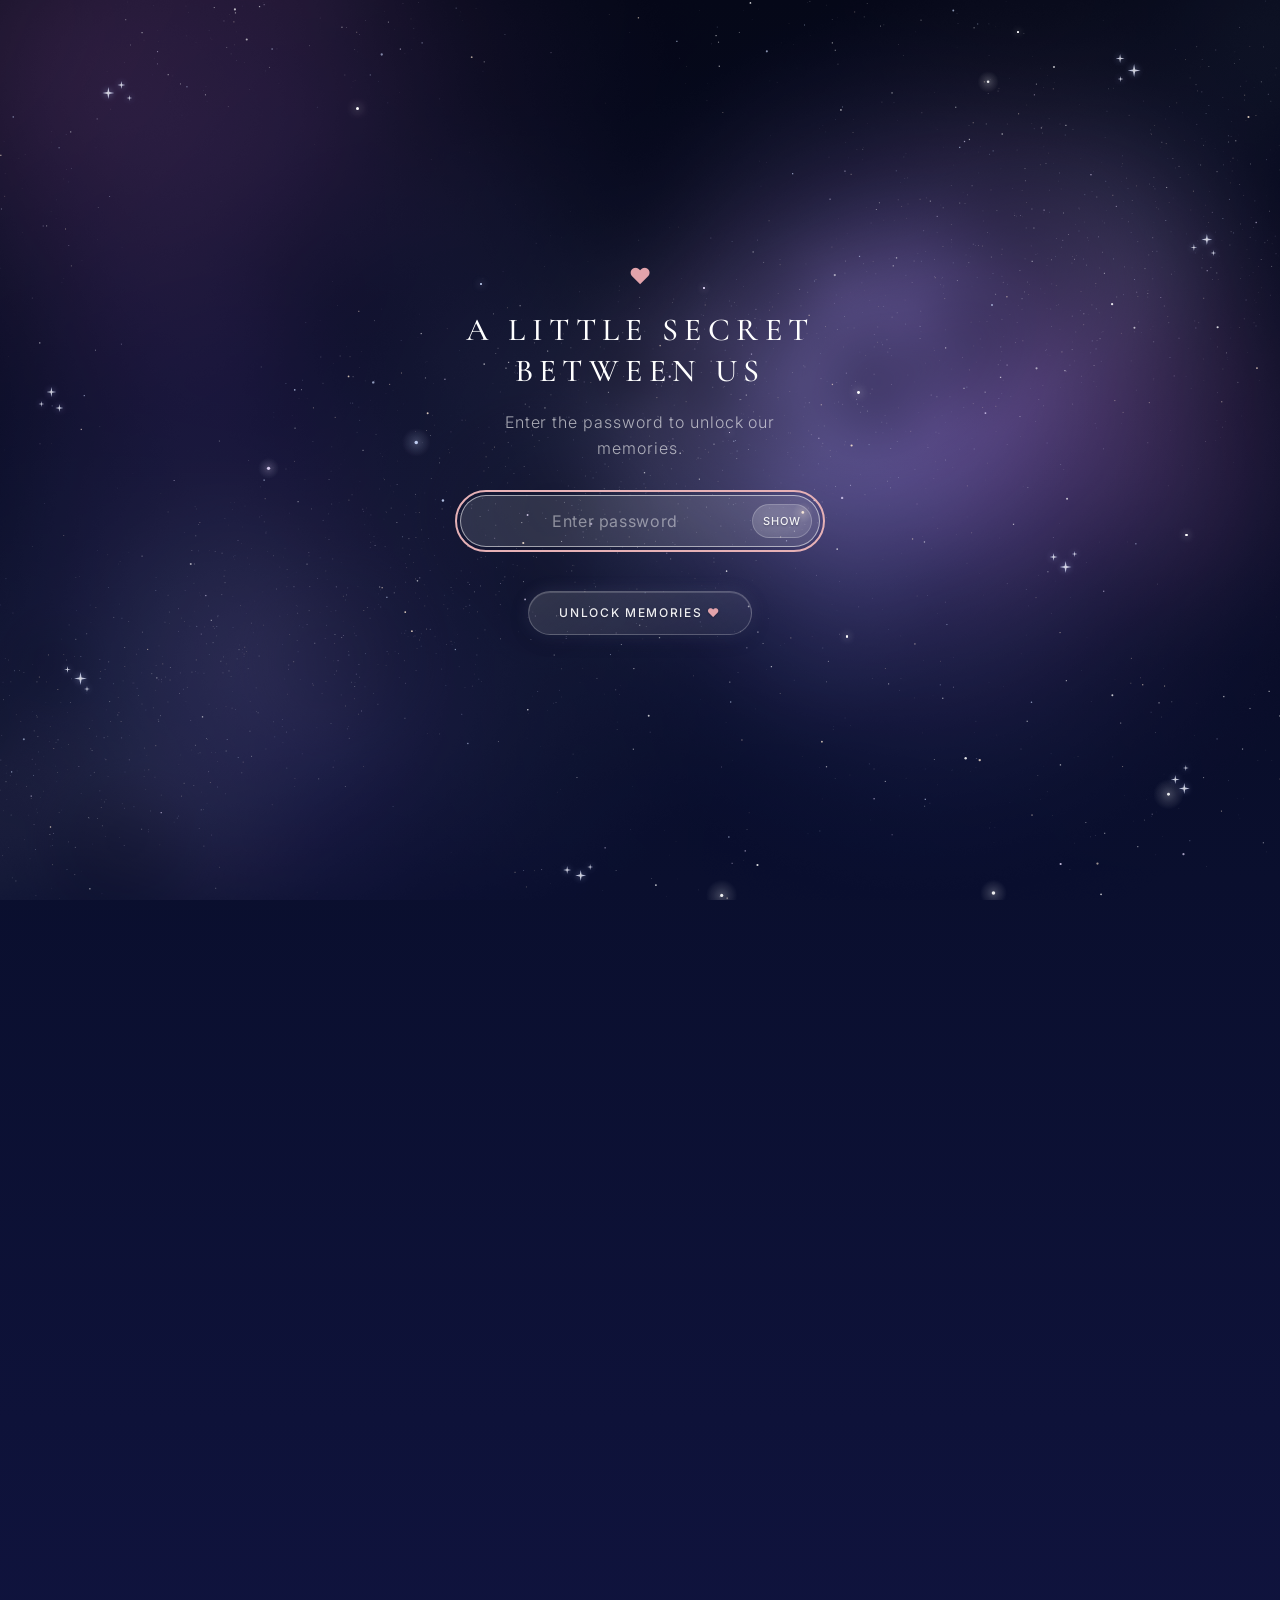
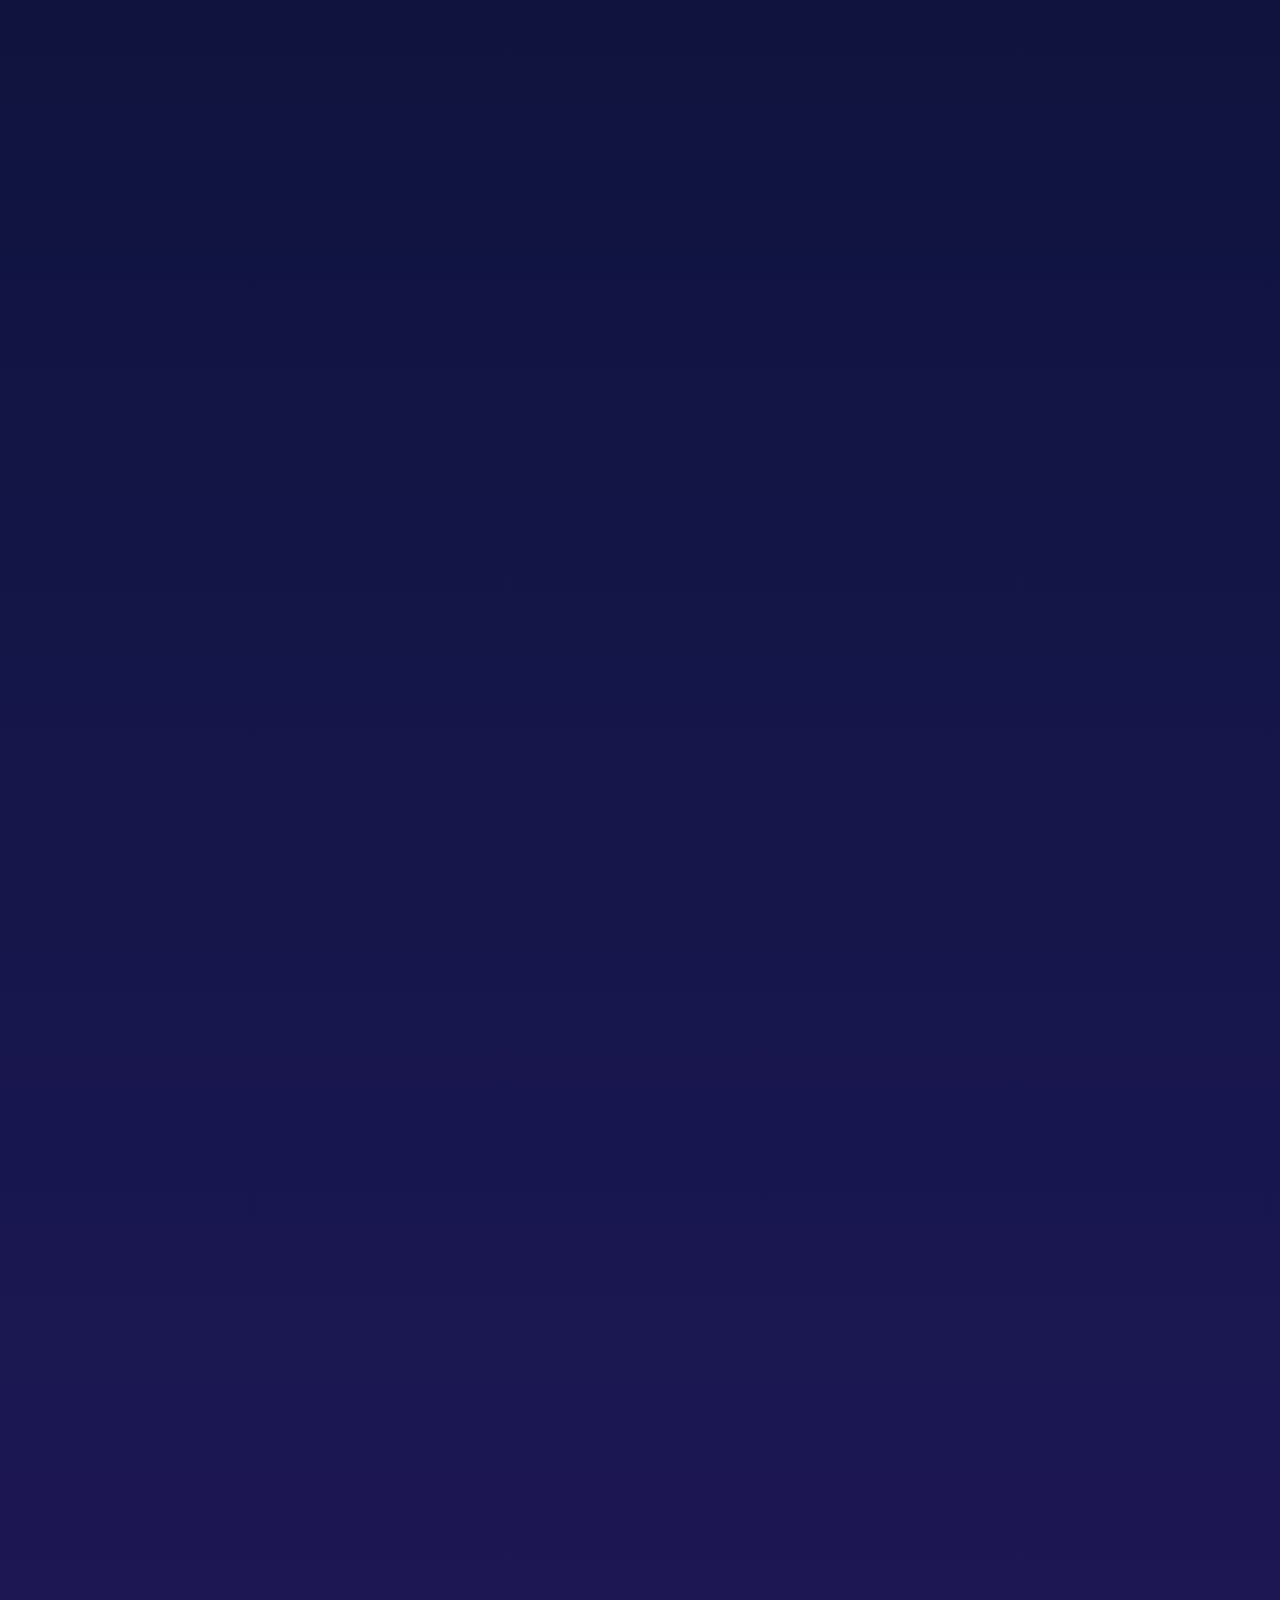
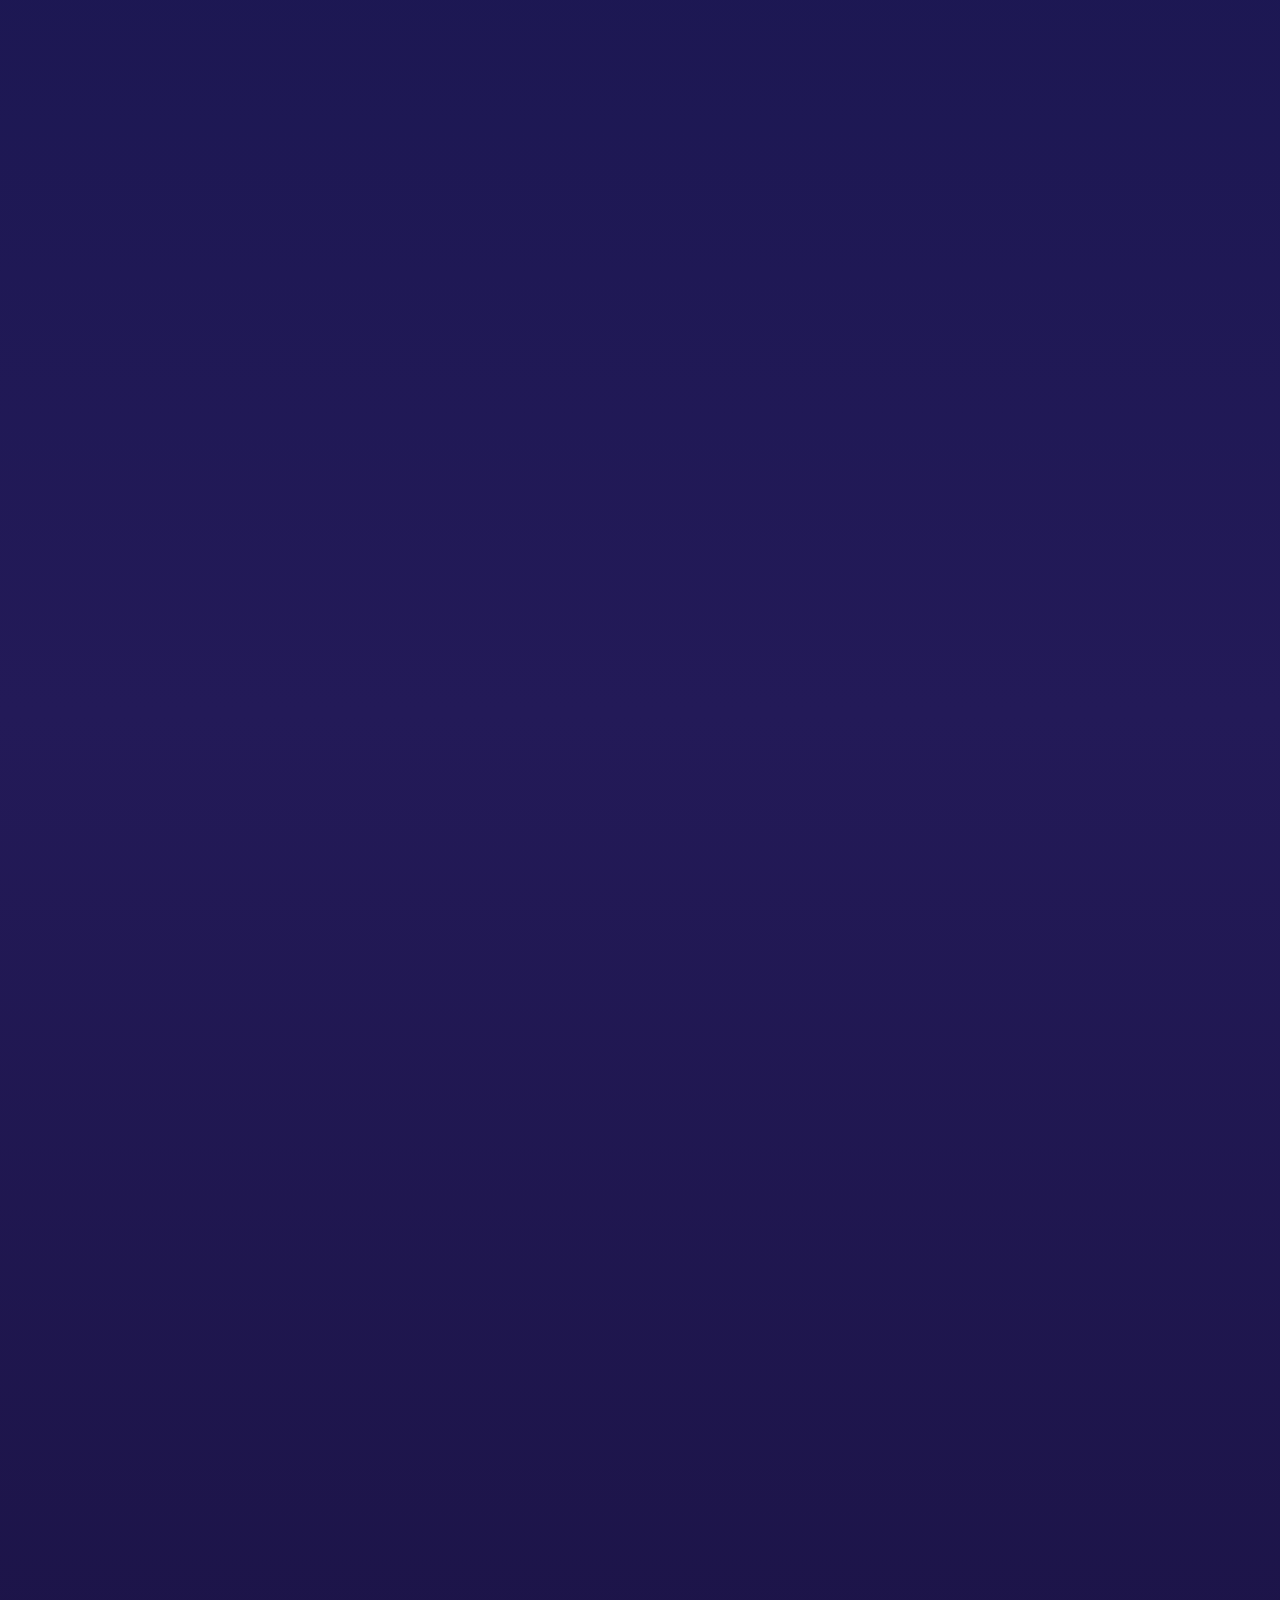
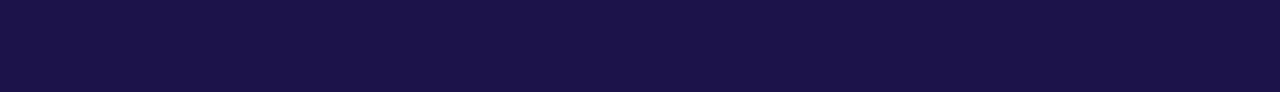
==== commit a2fd0604: "Commit" ====
--- a/review.html
+++ b/review.html
@@ -9,14 +9,14 @@
     try { if (sessionStorage.getItem('birthdayUnlocked') !== 'true') location.replace('index.html'); }
     catch (e) { location.replace('index.html'); }
   </script>
-  <title>Your Review, Pavithra</title>
+  <title>Pavithra&rsquo;s Birthday Gift Review</title>
   <link rel="icon" href="data:image/svg+xml,%3Csvg xmlns='http://www.w3.org/2000/svg' viewBox='0 0 32 32'%3E%3Ctext x='16' y='25' font-size='24' text-anchor='middle' fill='%23b5656b'%3E%E2%99%A5%3C/text%3E%3C/svg%3E">
   <link rel="preload" as="image" href="images/thumbs/Loader.jpg">
   <link rel="preconnect" href="https://fonts.googleapis.com">
   <link rel="preconnect" href="https://fonts.gstatic.com" crossorigin>
   <link rel="stylesheet" href="https://fonts.googleapis.com/css2?family=Cormorant+Garamond:wght@400;500;600&family=Inter:wght@300;400;500&display=swap">
   <link rel="stylesheet" href="css/style.css?v=20261009b">
-  <link rel="stylesheet" href="css/review.css?v=20261011i">
+  <link rel="stylesheet" href="css/review.css?v=20261117a">
   <noscript><style>.birthday-loader { display: none; } html.no-scroll { overflow: auto; }</style></noscript>
 </head>
 <body class="review-page">
@@ -50,40 +50,26 @@
   <header class="review-head">
     <a class="hero-btn review-back" href="index.html">Back to Memories</a>
     <svg class="rv-heart" viewBox="0 0 24 22" aria-hidden="true" focusable="false"><path d="M12 21C5 15.5 1 12 1 7.2 1 3.9 3.5 1.5 6.6 1.5c2.2 0 4.2 1.2 5.4 3.1 1.2-1.9 3.2-3.1 5.4-3.1C20.5 1.5 23 3.9 23 7.2 23 12 19 15.5 12 21z"/></svg>
-    <h1>The Little Gifts</h1>
-    <p>Rate each one from 1 to 10 and add a few words. Every gift needs both.</p>
+    <h1>Pavithra&rsquo;s Birthday Gift Review</h1>
+    <p>Her thoughts on every little gift, kept just as she shared them.</p>
   </header>
 
-  <form id="review-form" novalidate autocomplete="off">
-    <ol class="gift-grid" id="gift-grid"></ol>
+  <ol class="gift-grid" id="gift-grid" aria-label="Individual gift reviews"></ol>
 
-    <section class="heart-section" aria-labelledby="heart-title">
-      <h2 id="heart-title">Tell Me What&rsquo;s in Your Heart</h2>
-
-      <div class="rv-field">
-        <span class="rv-label" id="overall-label">Overall Rating</span>
-        <div class="stars" id="overall-stars" data-labelledby="overall-label"></div>
-        <p class="rv-error" id="err-overall" role="alert"></p>
-      </div>
-
-      <div class="rv-field">
-        <label for="personal-message">Personal Message</label>
-        <textarea id="personal-message" name="message" rows="9" required placeholder="Tell me which gift made you happiest, which one surprised you the most, what you felt when you opened them, and anything else you want me to know..."></textarea>
-        <p class="rv-count" id="msg-count" aria-live="polite"></p>
-        <p class="rv-error" id="err-message" role="alert"></p>
-      </div>
-
-      <p class="rv-error rv-error-form" id="err-form" role="alert"></p>
-      <button type="submit" class="rv-btn" id="send-btn">Send My Review</button>
-      <div class="rv-note" id="wa-note" role="status" hidden></div>
-    </section>
-  </form>
+  <section class="heart-section review-summary" aria-labelledby="overall-title">
+    <h2 id="overall-title">Overall Rating</h2>
+    <div id="overall-rating"></div>
+    <div class="personal-note">
+      <h2 id="message-title">Her Personal Message</h2>
+      <blockquote id="personal-message"></blockquote>
+    </div>
+  </section>
 </main>
 
 <script src="js/sky.js?v=20261008a"></script>
 <script src="js/review-loader.js?v=20261011i"></script>
-<script src="js/review-config.js?v=20261011j"></script>
-<script src="js/review.js?v=20261011h"></script>
+<script src="js/review-config.js?v=20261117b"></script>
+<script src="js/review.js?v=20261117a"></script>
 <script src="js/ripple.js?v=20261009b"></script>
 </body>
 </html>
--- a/css/review.css
+++ b/css/review.css
@@ -149,6 +149,18 @@
 .gift-no { flex: none; font: 500 13px/1 var(--sans); letter-spacing: 0.12em; color: var(--rose); }
 .gift-head h3 { margin: 0; font: 500 22px/1.25 var(--serif); letter-spacing: 0.03em; overflow-wrap: anywhere; }
 
+/* ---- published review ---- */
+.review-rating { display: flex; flex-wrap: wrap; align-items: center; gap: 8px; min-height: 28px; }
+.review-stars { color: #e9c7a0; font: 400 19px/1 var(--sans); white-space: nowrap; }
+.review-score { color: #f0d9bd; font: 500 13px/1.3 var(--sans); }
+.gift-review-comment { margin: 12px 0 0; color: rgba(255, 255, 255, 0.86); font: 300 15px/1.75 var(--sans); overflow-wrap: anywhere; }
+.review-summary { text-align: center; }
+.review-summary > .review-rating { justify-content: center; margin-top: 18px; }
+.review-summary > .review-rating .review-stars { font-size: 24px; }
+.personal-note { margin-top: 56px; }
+.personal-note h2 { margin-bottom: 20px; }
+.personal-note blockquote { margin: 0; padding: 0 0 0 20px; border-left: 1px solid rgba(226, 163, 171, 0.7); color: rgba(255, 255, 255, 0.88); text-align: left; white-space: pre-line; font: 400 18px/1.8 var(--serif); }
+
 /* ---- stars ---- */
 .stars-row { display: flex; gap: 2px; }
 .star {
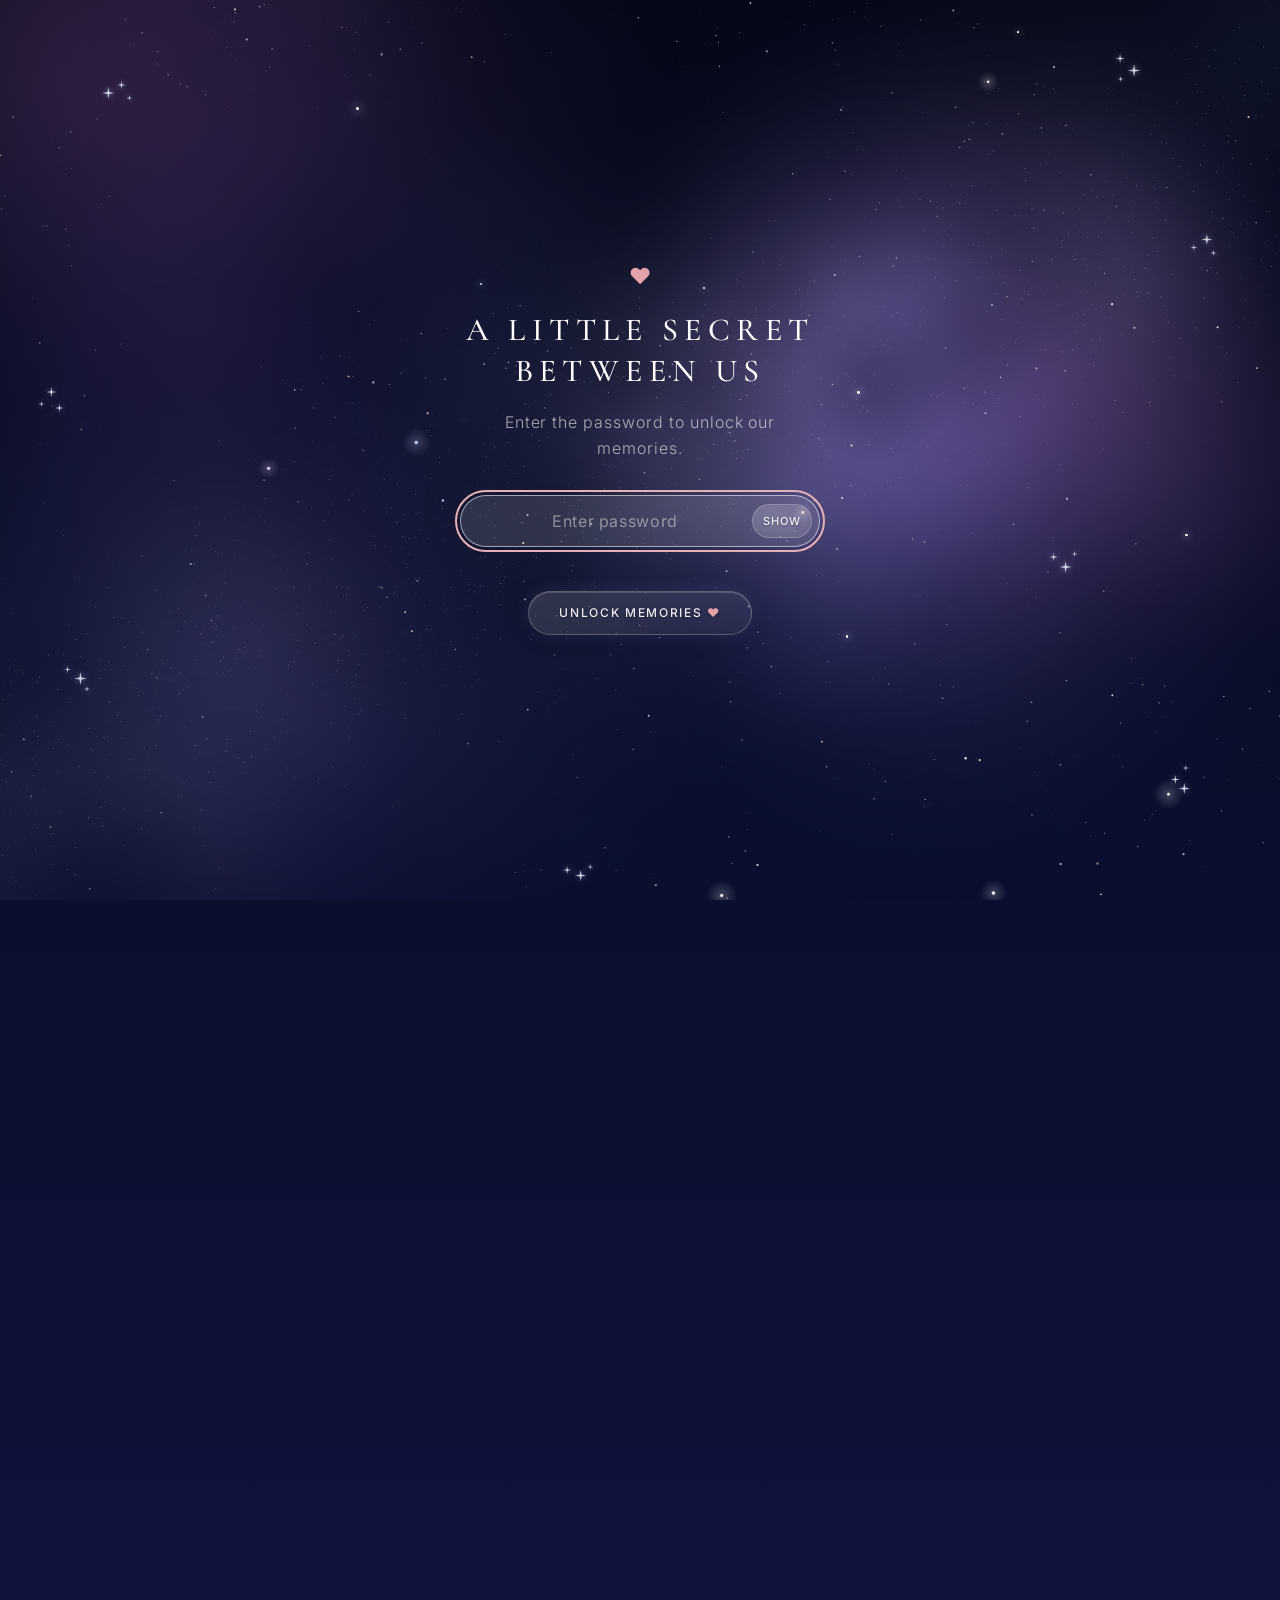
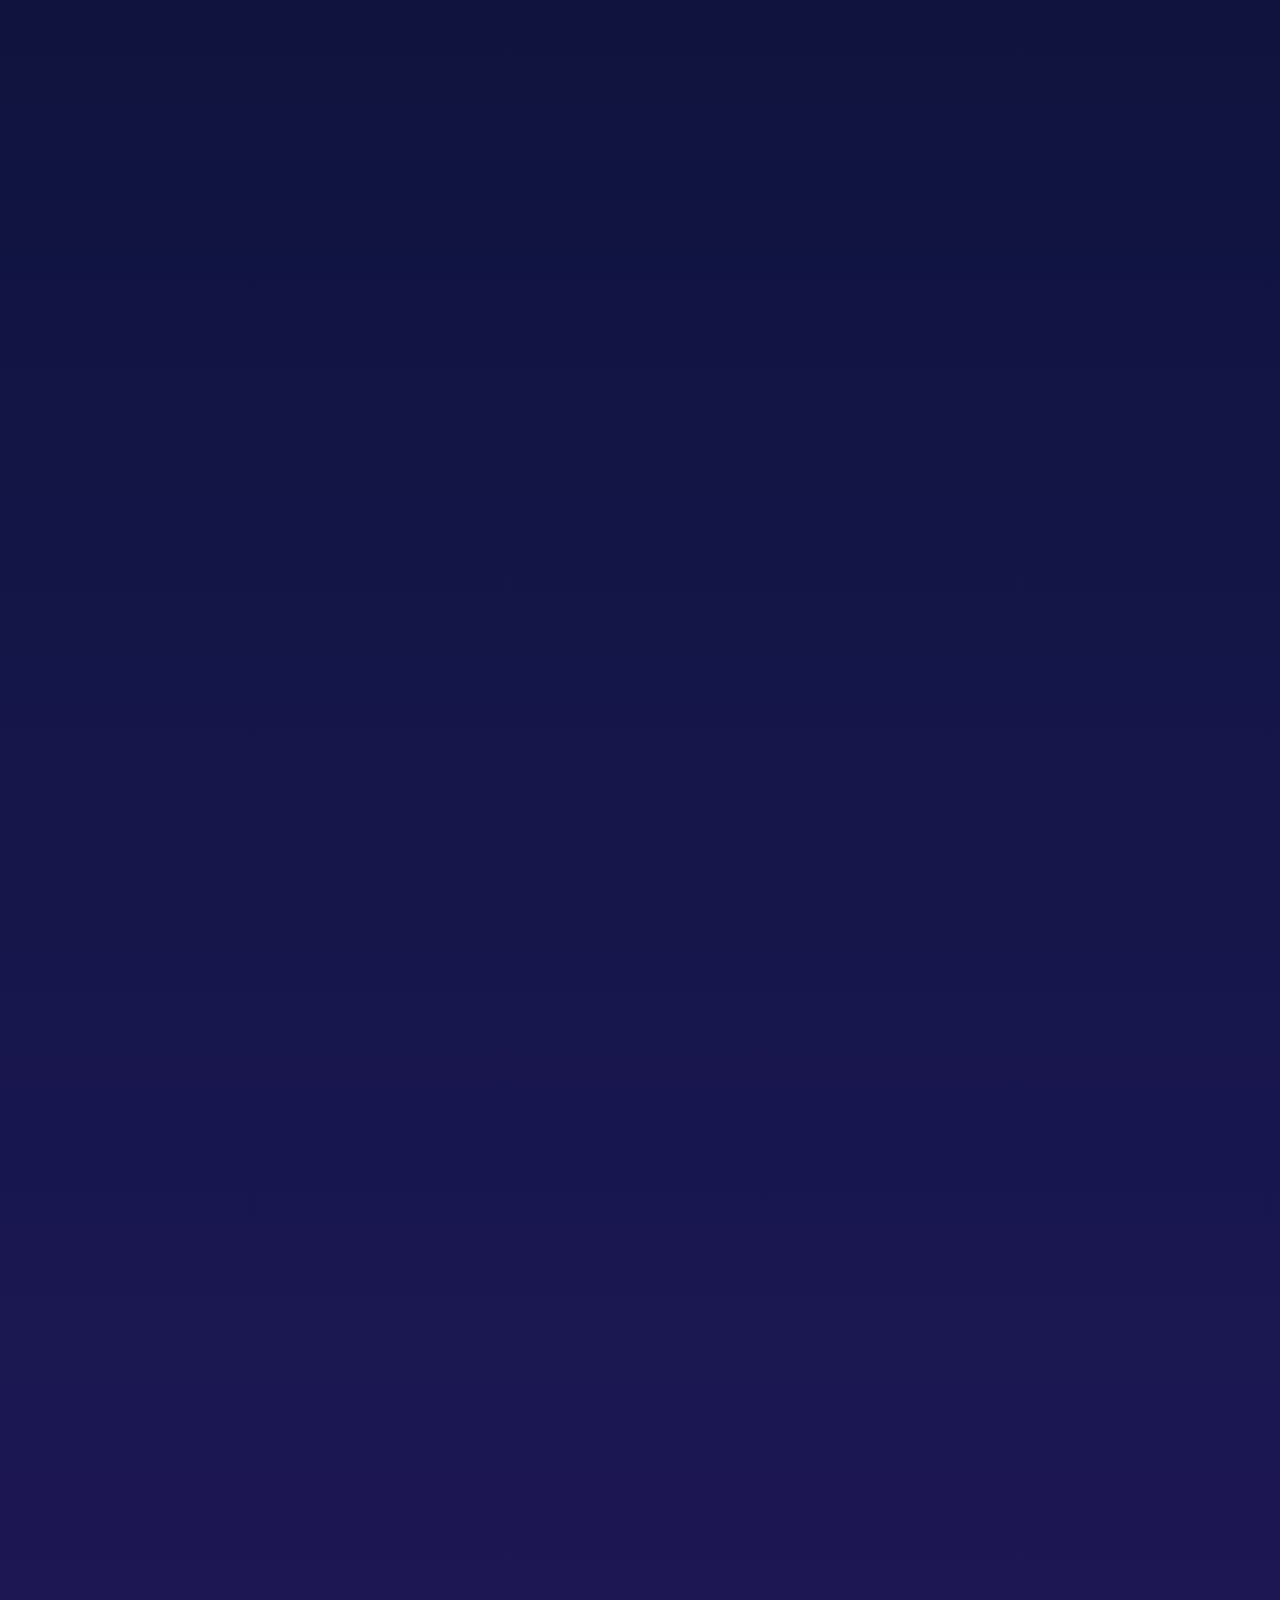
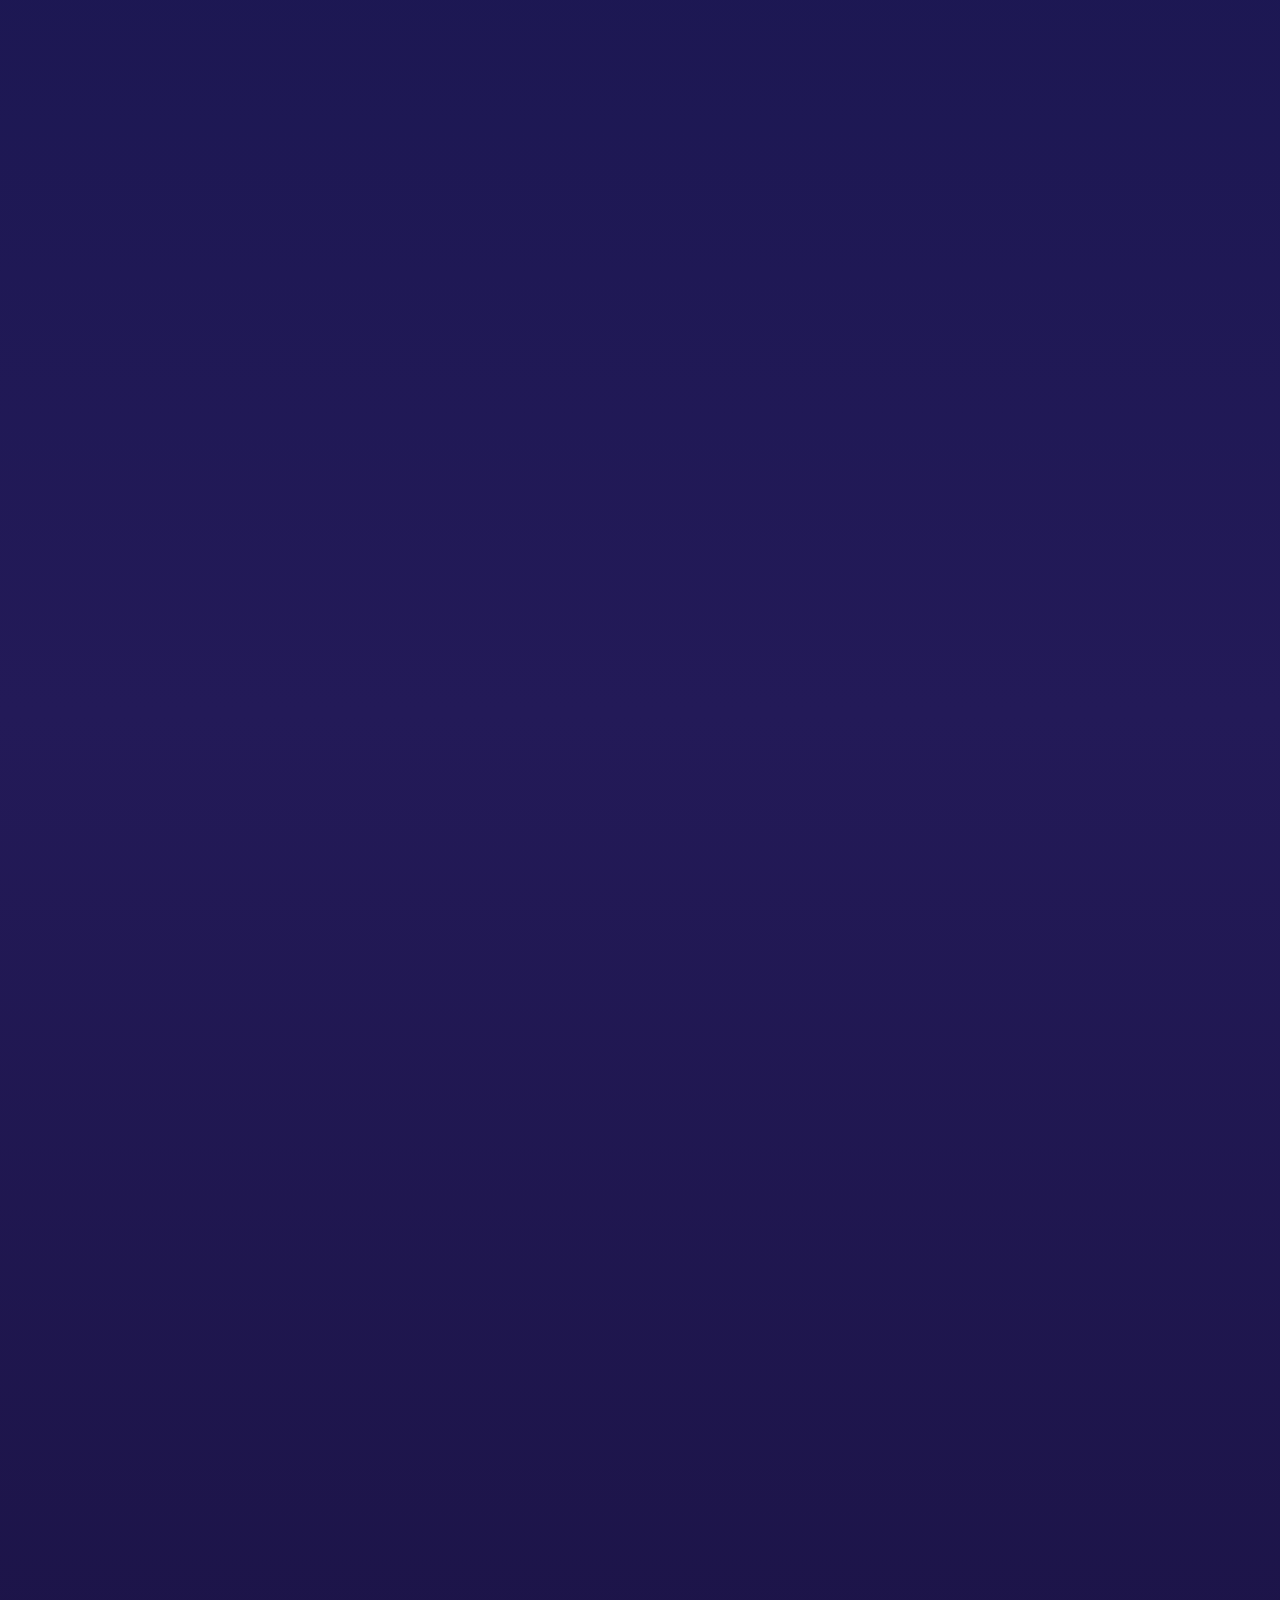
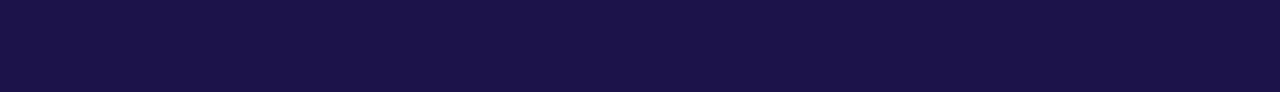
==== commit 4e85502c: "commit" ====
--- a/review.html
+++ b/review.html
@@ -16,7 +16,7 @@
   <link rel="preconnect" href="https://fonts.gstatic.com" crossorigin>
   <link rel="stylesheet" href="https://fonts.googleapis.com/css2?family=Cormorant+Garamond:wght@400;500;600&family=Inter:wght@300;400;500&display=swap">
   <link rel="stylesheet" href="css/style.css?v=20261009b">
-  <link rel="stylesheet" href="css/review.css?v=20261117a">
+  <link rel="stylesheet" href="css/review.css?v=20261117b">
   <noscript><style>.birthday-loader { display: none; } html.no-scroll { overflow: auto; }</style></noscript>
 </head>
 <body class="review-page">
--- a/css/review.css
+++ b/css/review.css
@@ -154,12 +154,35 @@
 .review-stars { color: #e9c7a0; font: 400 19px/1 var(--sans); white-space: nowrap; }
 .review-score { color: #f0d9bd; font: 500 13px/1.3 var(--sans); }
 .gift-review-comment { margin: 12px 0 0; color: rgba(255, 255, 255, 0.86); font: 300 15px/1.75 var(--sans); overflow-wrap: anywhere; }
-.review-summary { text-align: center; }
-.review-summary > .review-rating { justify-content: center; margin-top: 18px; }
-.review-summary > .review-rating .review-stars { font-size: 24px; }
-.personal-note { margin-top: 56px; }
-.personal-note h2 { margin-bottom: 20px; }
-.personal-note blockquote { margin: 0; padding: 0 0 0 20px; border-left: 1px solid rgba(226, 163, 171, 0.7); color: rgba(255, 255, 255, 0.88); text-align: left; white-space: pre-line; font: 400 18px/1.8 var(--serif); }
+.review-summary { max-width: 760px; text-align: center; }
+.review-summary > h2,
+.personal-note h2 { font-size: clamp(22px, 5vw, 30px); letter-spacing: 0.12em; text-wrap: balance; }
+.review-summary #overall-rating { display: flex; justify-content: center; }
+.review-summary #overall-rating .review-rating {
+  justify-content: center;
+  gap: 12px;
+  margin-top: 18px;
+  padding: 12px clamp(14px, 4vw, 22px);
+  border: 1px solid rgba(255, 255, 255, 0.16);
+  border-radius: 999px;
+  background: linear-gradient(135deg, rgba(255, 255, 255, 0.1), rgba(255, 255, 255, 0.035));
+  box-shadow: inset 0 1px 0 rgba(255, 255, 255, 0.08), 0 10px 30px rgba(5, 8, 30, 0.16);
+}
+.review-summary #overall-rating .review-stars { font-size: clamp(16px, 4.2vw, 24px); }
+.personal-note { margin-top: 42px; }
+.personal-note h2 { margin-bottom: 18px; }
+.personal-note blockquote {
+  margin: 0;
+  padding: 24px clamp(18px, 5vw, 34px);
+  border: 1px solid rgba(255, 255, 255, 0.14);
+  border-radius: 20px;
+  background: linear-gradient(145deg, rgba(255, 255, 255, 0.09), rgba(255, 255, 255, 0.035));
+  box-shadow: inset 0 1px 0 rgba(255, 255, 255, 0.08), 0 14px 36px rgba(5, 8, 30, 0.16);
+  color: rgba(255, 255, 255, 0.92);
+  text-align: left;
+  white-space: pre-line;
+  font: 400 18px/1.8 var(--serif);
+}
 
 /* ---- stars ---- */
 .stars-row { display: flex; gap: 2px; }
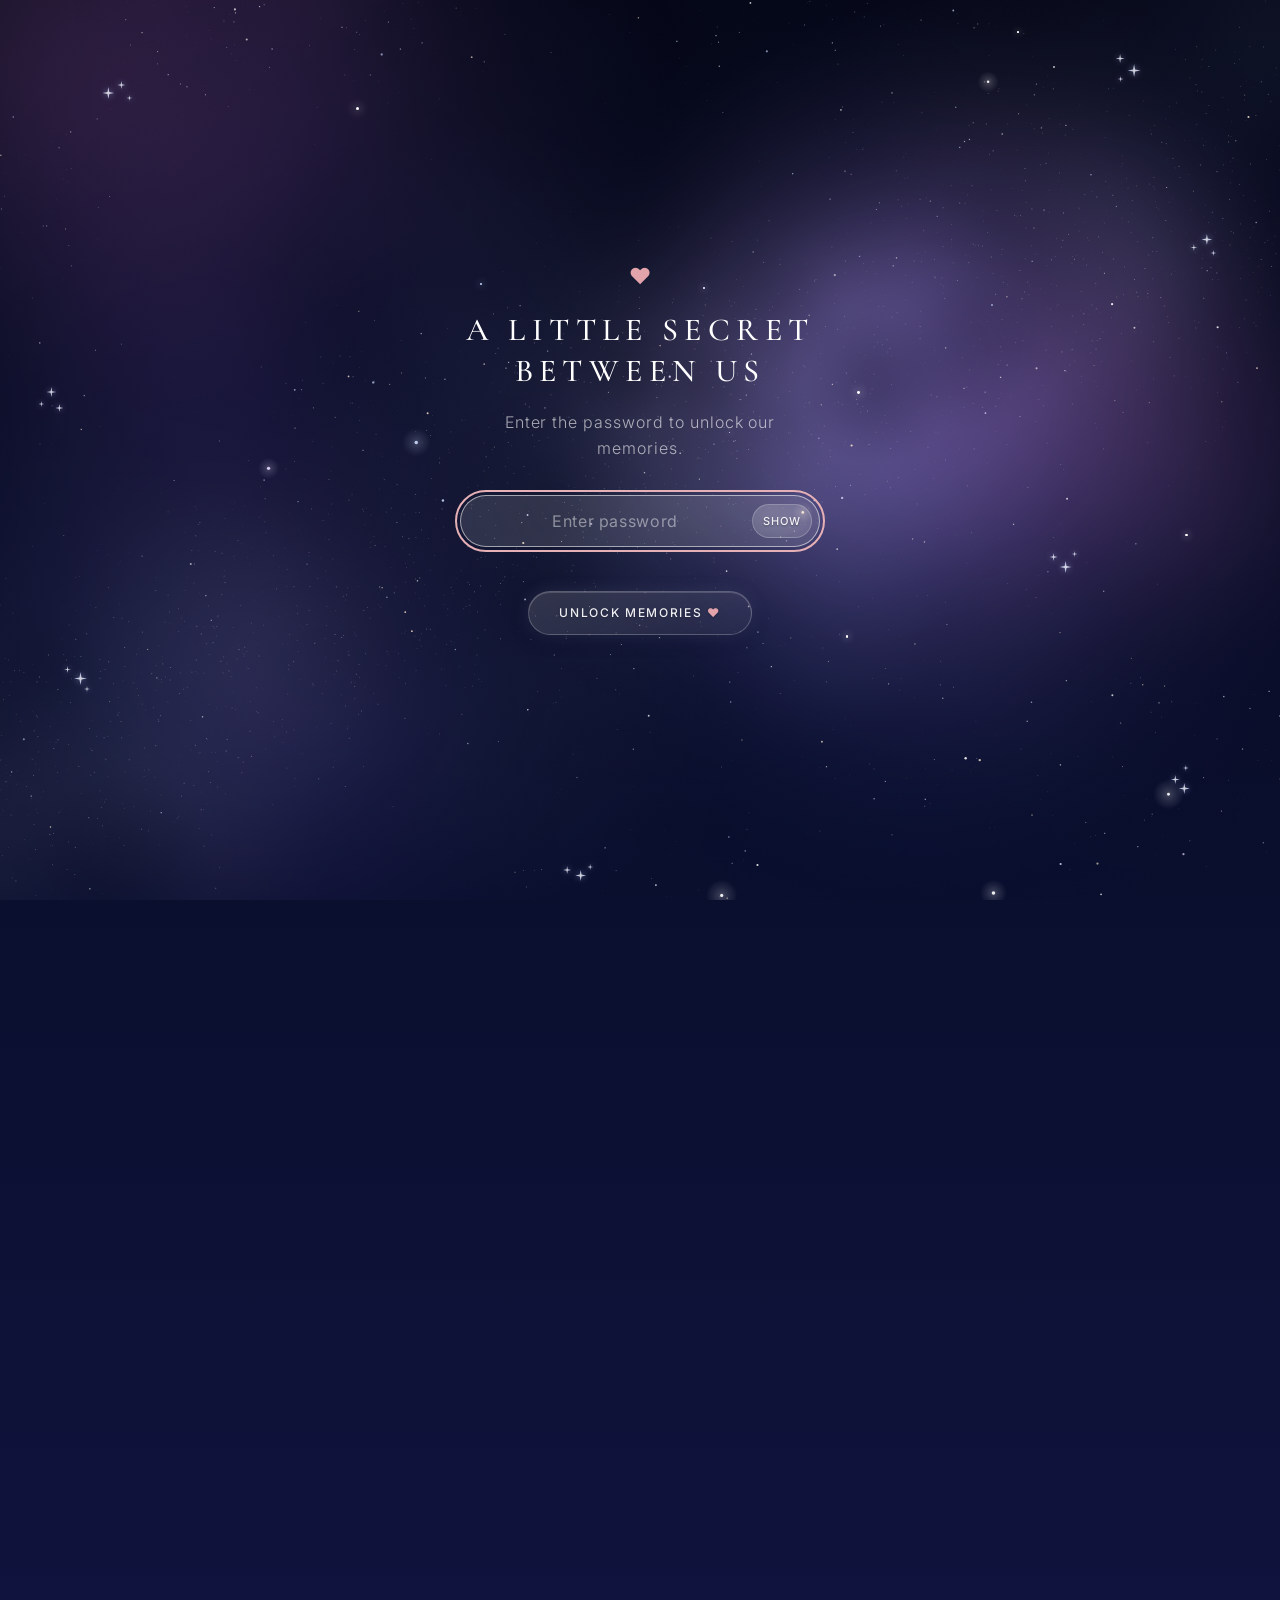
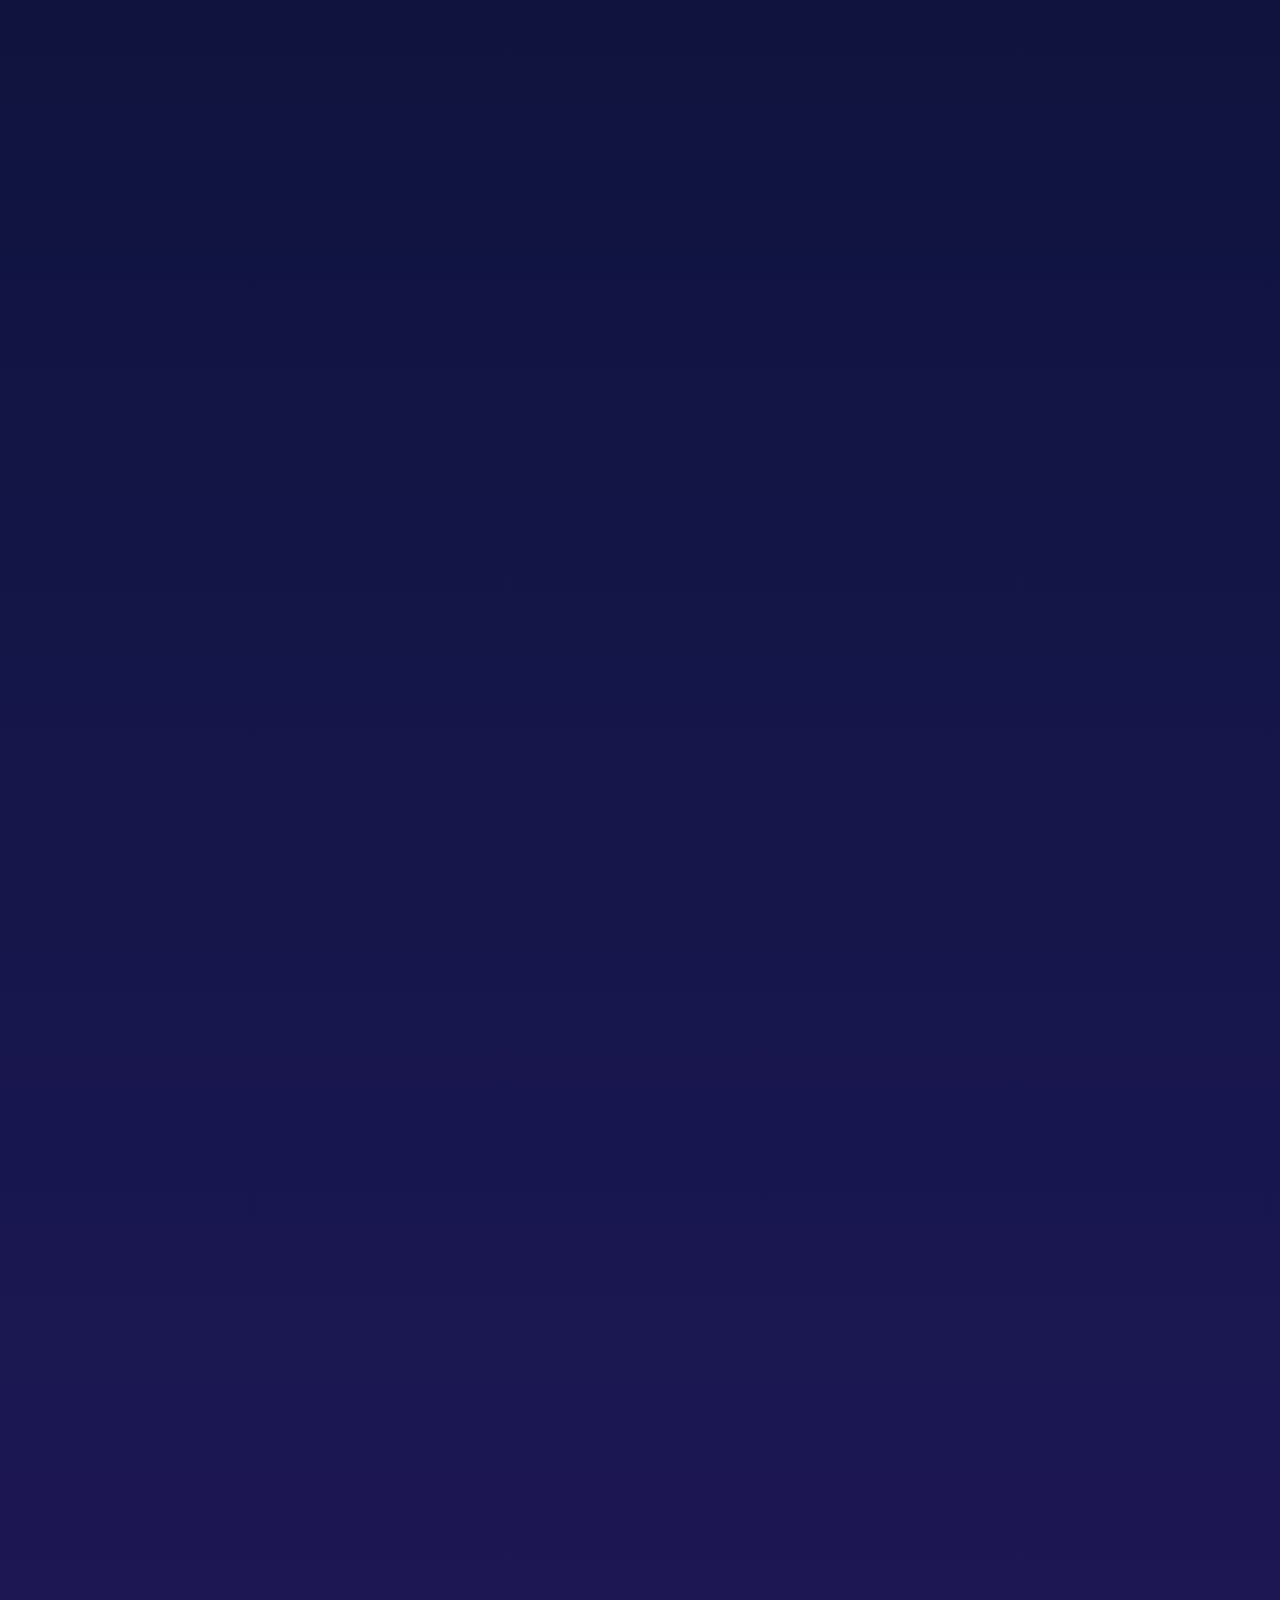
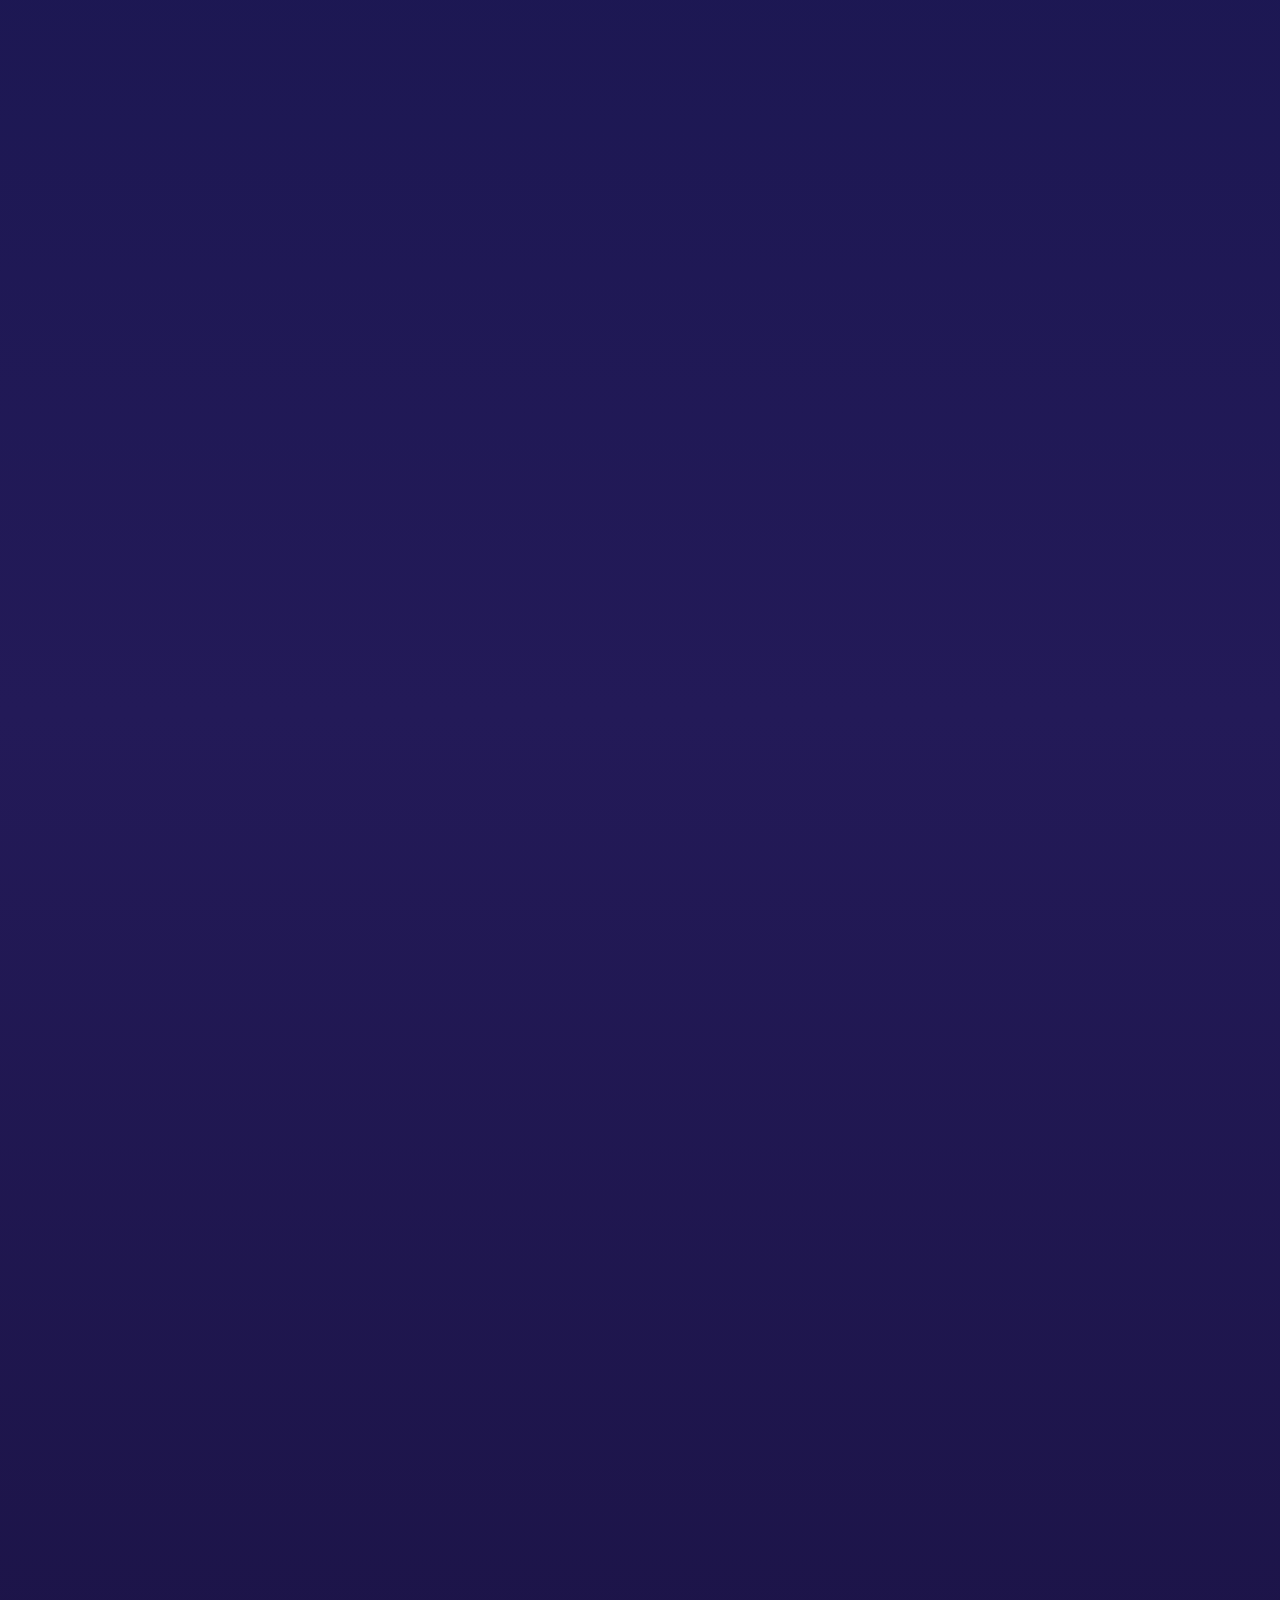
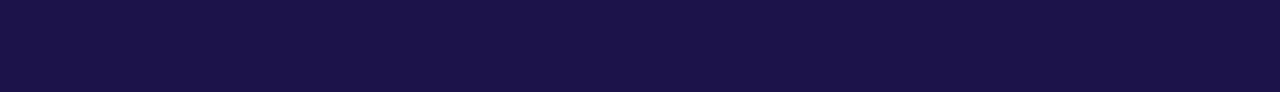
==== commit 6ce16cca: "1" ====
--- a/review.html
+++ b/review.html
@@ -16,7 +16,7 @@
   <link rel="preconnect" href="https://fonts.gstatic.com" crossorigin>
   <link rel="stylesheet" href="https://fonts.googleapis.com/css2?family=Cormorant+Garamond:wght@400;500;600&family=Inter:wght@300;400;500&display=swap">
   <link rel="stylesheet" href="css/style.css?v=20261009b">
-  <link rel="stylesheet" href="css/review.css?v=20261117b">
+  <link rel="stylesheet" href="css/review.css?v=20261117c">
   <noscript><style>.birthday-loader { display: none; } html.no-scroll { overflow: auto; }</style></noscript>
 </head>
 <body class="review-page">
--- a/css/review.css
+++ b/css/review.css
@@ -178,10 +178,10 @@
   border-radius: 20px;
   background: linear-gradient(145deg, rgba(255, 255, 255, 0.09), rgba(255, 255, 255, 0.035));
   box-shadow: inset 0 1px 0 rgba(255, 255, 255, 0.08), 0 14px 36px rgba(5, 8, 30, 0.16);
-  color: rgba(255, 255, 255, 0.92);
+  color: rgba(255, 255, 255, 0.86);
   text-align: left;
   white-space: pre-line;
-  font: 400 18px/1.8 var(--serif);
+  font: 300 15px/1.75 var(--sans);
 }
 
 /* ---- stars ---- */
